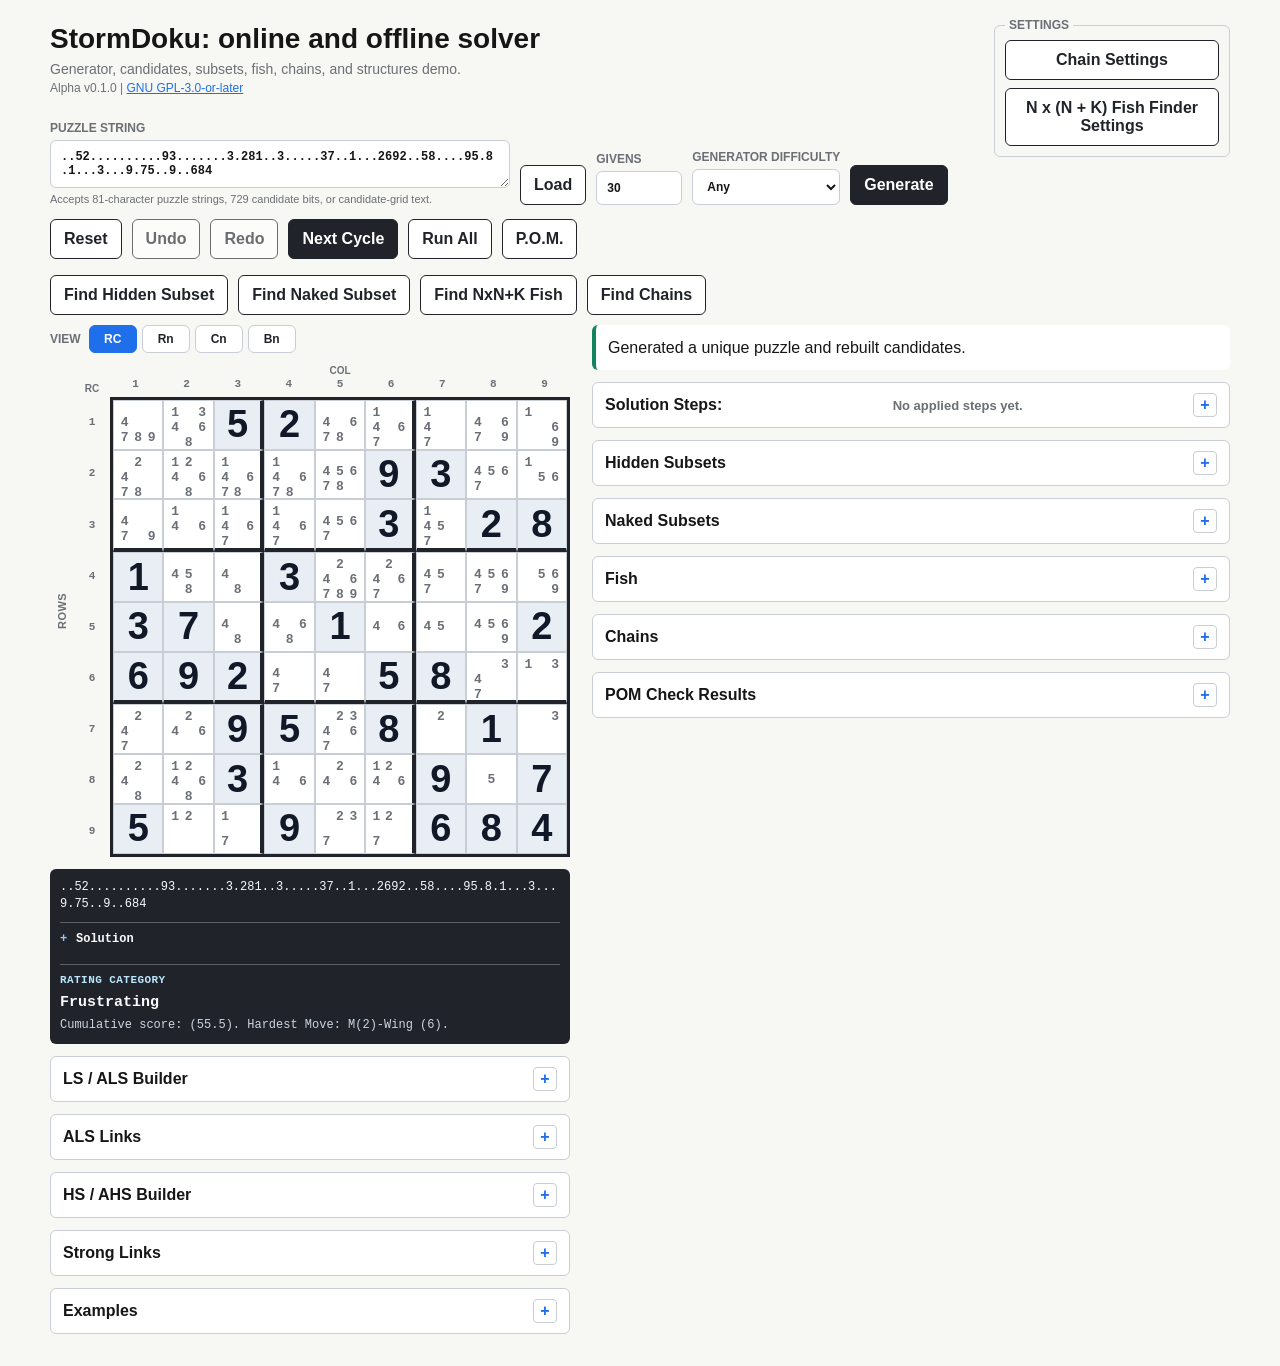
==== index.temp.html @ fc3ab7c5 "restructured solving order and ratings added work helpers  added difficulty tabs undersettings for i" ====
<!doctype html>
<html lang="en">
<head>
  <meta charset="utf-8">
  <meta name="viewport" content="width=device-width, initial-scale=1">
  <title>StormDoku: online and offline solver</title>
  <style>
    :root {
      color-scheme: light;
      --bg: #f7f7f3;
      --panel: #ffffff;
      --ink: #161616;
      --muted: #6b6f76;
      --line: #c9ced6;
      --heavy: #20242a;
      --blue: #1f6feb;
      --base-fill: #bfdbfe;
      --cover-fill: #fecaca;
      --set-digit: #60a5fa;
      --green: #11845b;
      --dark-green: #064e3b;
      --amber: #b7791f;
      --red: #c2410c;
    }

    * {
      box-sizing: border-box;
    }

    body {
      margin: 0;
      min-height: 100vh;
      background: var(--bg);
      color: var(--ink);
      font-family: Arial, Helvetica, sans-serif;
    }

    header,
    main {
      width: min(1180px, calc(100vw - 32px));
      margin: 0 auto;
    }

    header {
      position: relative;
      padding: 24px 0 12px;
    }

    .settings-dock {
      position: absolute;
      top: 18px;
      right: 0;
      display: grid;
      gap: 8px;
      width: 236px;
      margin: 0;
      padding: 8px 10px 10px;
      background: var(--bg);
    }

    .settings-dock legend {
      padding: 0 4px;
      color: var(--muted);
      font-size: 12px;
      font-weight: 800;
      text-transform: uppercase;
    }

    .settings-dock-actions {
      display: grid;
      gap: 8px;
    }

    .settings-dock button {
      width: 100%;
      min-width: 0;
    }

    .settings-popover-holder {
      height: 0;
      overflow: visible;
    }

    h1 {
      margin: 0;
      font-size: 28px;
      line-height: 1.1;
    }

    .topline {
      margin: 6px 0 0;
      color: var(--muted);
      font-size: 14px;
    }

    .app-meta {
      margin: 4px 0 0;
      color: var(--muted);
      font-size: 12px;
    }

    .app-meta a {
      color: var(--blue);
    }

    .toolbar {
      display: flex;
      flex-wrap: wrap;
      align-items: end;
      gap: 10px;
      padding: 14px 0 18px;
    }

    .load-toolbar {
      padding-bottom: 8px;
    }

    .load-toolbar > label:first-child {
      flex: 0 1 460px;
    }

    .load-toolbar > label:not(:first-child) {
      flex: 0 0 auto;
    }

    .load-toolbar > label:first-child textarea {
      width: 100%;
      min-height: 42px;
      resize: horizontal;
    }

    .control-row {
      padding-top: 6px;
      padding-bottom: 10px;
    }

    .chain-settings-row {
      align-items: start;
    }

    .chain-settings {
      display: grid;
      gap: 12px;
      padding: 0 0 18px;
    }

    .chain-settings-control {
      display: flex;
      padding: 0 0 18px;
    }

    .chain-settings-button {
      min-width: 168px;
    }

    .chain-settings-popover {
      width: min(760px, calc(100vw - 32px));
      max-height: min(82vh, 760px);
      overflow: auto;
      margin: 8px;
      border: 1px solid var(--line);
      border-radius: 6px;
      padding: 14px;
      background: var(--panel);
      color: var(--ink);
      box-shadow: 0 8px 24px rgba(22, 22, 22, .18);
    }

    .chain-settings-popover::backdrop {
      background: rgba(22, 22, 22, .08);
    }

    .chain-settings summary {
      cursor: pointer;
      font-weight: 800;
    }

    .chain-settings-grid {
      display: grid;
      gap: 12px;
      padding-top: 10px;
    }

    .chain-settings-row {
      display: flex;
      flex-wrap: wrap;
      align-items: start;
      gap: 10px;
    }

    .storage-action {
      margin-bottom: 10px;
    }

    label {
      display: grid;
      gap: 5px;
      color: var(--muted);
      font-size: 12px;
      font-weight: 700;
      text-transform: uppercase;
    }

    .input-note {
      color: var(--muted);
      font-size: 11px;
      font-weight: 500;
      text-transform: none;
    }

    input,
    select,
    textarea,
    button {
      font: inherit;
    }

    input,
    select,
    textarea {
      border: 1px solid var(--line);
      background: var(--panel);
      color: var(--ink);
      border-radius: 6px;
      padding: 9px 10px;
    }

    input {
      width: 86px;
    }

    select {
      min-width: 82px;
    }

    textarea {
      width: min(100%, 620px);
      min-height: 72px;
      resize: vertical;
      font-family: Consolas, "Courier New", monospace;
      font-size: 12px;
    }

    button {
      border: 1px solid var(--heavy);
      background: var(--heavy);
      color: white;
      border-radius: 6px;
      padding: 10px 13px;
      cursor: pointer;
      font-weight: 700;
    }

    button.secondary {
      background: var(--panel);
      color: var(--heavy);
    }

    button:disabled {
      cursor: wait;
      opacity: .65;
    }

    .fish-settings {
      display: grid;
      gap: 12px;
      padding: 0 0 18px;
    }

    .fish-settings summary {
      cursor: pointer;
      font-weight: 800;
    }

    .fish-settings-grid {
      display: grid;
      grid-template-columns: repeat(2, minmax(260px, 1fr));
      gap: 12px;
      padding-top: 10px;
    }

    .fish-size-row,
    .fish-type-row,
    .bulk-row {
      display: flex;
      flex-wrap: wrap;
      align-items: end;
      gap: 10px;
    }

    fieldset {
      min-width: 0;
      border: 1px solid var(--line);
      border-radius: 6px;
      padding: 10px;
    }

    legend {
      color: var(--muted);
      font-size: 12px;
      font-weight: 800;
      text-transform: uppercase;
    }

    .check {
      display: flex;
      grid-template-columns: none;
      align-items: center;
      gap: 6px;
      text-transform: none;
    }

    .check input {
      width: auto;
    }

    .chain-switch {
      display: inline-flex;
      grid-template-columns: none;
      align-items: center;
      gap: 7px;
      min-height: 32px;
      color: var(--muted);
      cursor: pointer;
    }

    .chain-switch input {
      position: absolute;
      width: 1px;
      height: 1px;
      overflow: hidden;
      clip: rect(0 0 0 0);
      white-space: nowrap;
    }

    .chain-switch-track {
      position: relative;
      width: 36px;
      height: 20px;
      border: 1px solid var(--line);
      border-radius: 999px;
      background: var(--line);
      transition: background .15s ease, border-color .15s ease;
    }

    .chain-switch-track::after {
      content: '';
      position: absolute;
      top: 2px;
      left: 2px;
      width: 14px;
      height: 14px;
      border-radius: 50%;
      background: white;
      transition: transform .15s ease;
    }

    .chain-switch input:checked + .chain-switch-track {
      border-color: var(--heavy);
      background: var(--heavy);
    }

    .chain-switch input:checked + .chain-switch-track::after {
      transform: translateX(16px);
    }

    .chain-switch input:focus-visible + .chain-switch-track {
      outline: 2px solid var(--heavy);
      outline-offset: 2px;
    }

    .chain-type-filter {
      display: grid;
      gap: 6px;
      align-self: stretch;
      min-width: 260px;
    }

    .chain-type-options {
      display: flex;
      flex-wrap: wrap;
      gap: 6px 10px;
    }

    .chain-type-options .check {
      white-space: nowrap;
    }

    .move-type-control {
      display: flex;
      align-items: start;
      padding-top: 2px;
    }

    .move-type-menu-button {
      min-width: 168px;
    }

    .move-type-popover {
      width: min(520px, calc(100vw - 32px));
      max-height: min(72vh, 620px);
      overflow: auto;
      margin: 8px;
      border: 1px solid var(--line);
      border-radius: 6px;
      padding: 10px;
      background: var(--panel);
      color: var(--ink);
      box-shadow: 0 8px 24px rgba(22, 22, 22, .18);
    }

    .move-type-popover::backdrop {
      background: rgba(22, 22, 22, .08);
    }

    .fish-settings-control {
      display: flex;
      padding: 0 0 18px;
    }

    .fish-settings-button {
      min-width: 250px;
    }

    .fish-settings-popover {
      width: min(820px, calc(100vw - 32px));
      max-height: min(78vh, 720px);
      overflow: auto;
      margin: 8px;
      border: 1px solid var(--line);
      border-radius: 6px;
      padding: 12px;
      background: var(--panel);
      color: var(--ink);
      box-shadow: 0 8px 24px rgba(22, 22, 22, .18);
    }

    .fish-settings-popover::backdrop {
      background: rgba(22, 22, 22, .08);
    }

    .move-type-group {
      border-bottom: 1px solid var(--line);
      padding: 2px 0;
    }

    .move-type-group:last-child {
      border-bottom: 0;
    }

    .move-type-group summary {
      cursor: pointer;
      padding: 8px 4px;
      font-weight: 800;
    }

    .move-type-group-options {
      display: grid;
      grid-template-columns: repeat(auto-fit, minmax(170px, 1fr));
      gap: 6px 12px;
      padding: 2px 4px 10px;
    }

    .toggle-grid {
      display: grid;
      gap: 5px;
    }

    .digit-toggles {
      grid-template-columns: repeat(9, minmax(30px, 1fr));
    }

    .sector-toggles {
      grid-template-columns: repeat(9, minmax(30px, 1fr));
    }

    .mini-toggle {
      min-width: 0;
      padding: 7px 4px;
      border-color: var(--line);
      background: #e5e7eb;
      color: var(--muted);
      font-size: 12px;
    }

    .mini-toggle.selected {
      border-color: var(--dark-green);
      background: #5eead4;
      color: #083344;
    }

    .bulk-row {
      margin-top: 8px;
    }

    .bulk-row button {
      padding: 7px 8px;
      font-size: 12px;
    }

    .layout {
      display: grid;
      grid-template-columns: minmax(320px, 520px) minmax(300px, 1fr);
      gap: 22px;
      align-items: start;
      padding-bottom: 32px;
    }

    .board-column,
    .solution-column {
      display: grid;
      gap: 12px;
      align-items: start;
    }

    .grid-view-toolbar {
      display: flex;
      align-items: center;
      gap: 8px;
      flex-wrap: wrap;
    }

    .grid-view-label {
      color: var(--muted);
      font-size: 12px;
      font-weight: 800;
      text-transform: uppercase;
    }

    .grid-view-buttons {
      display: flex;
      gap: 5px;
    }

    .grid-view-button {
      min-width: 48px;
      padding: 6px 10px;
      border-color: var(--line);
      background: var(--panel);
      color: var(--heavy);
      font-size: 12px;
    }

    .grid-view-button.current {
      border-color: var(--blue);
      background: var(--blue);
      color: white;
    }

    .grid-frame {
      display: grid;
      grid-template-columns: 24px 36px minmax(0, 1fr);
      grid-template-rows: 32px auto;
      width: min(100%, 560px);
      align-items: stretch;
    }

    .grid-side-label {
      grid-column: 1;
      grid-row: 1 / 3;
      display: flex;
      align-items: center;
      justify-content: center;
      color: var(--muted);
      font-size: 11px;
      font-weight: 800;
      letter-spacing: .04em;
      writing-mode: vertical-rl;
      transform: rotate(180deg);
      text-transform: uppercase;
    }

    .grid-row-title {
      grid-column: 2;
      grid-row: 1;
      display: flex;
      align-items: end;
      justify-content: center;
      padding-bottom: 3px;
      color: var(--muted);
      font-size: 10px;
      font-weight: 800;
      text-transform: uppercase;
    }

    .grid-column-header {
      grid-column: 3;
      grid-row: 1;
      display: grid;
      grid-template-rows: 13px 1fr;
      color: var(--muted);
      font-size: 10px;
      font-weight: 800;
      text-align: center;
      text-transform: uppercase;
    }

    .grid-column-numbers,
    .grid-row-header {
      display: grid;
      color: var(--muted);
      font-family: Consolas, "Courier New", monospace;
      font-size: 11px;
      font-weight: 800;
    }

    .grid-column-numbers {
      grid-template-columns: repeat(9, 1fr);
    }

    .grid-row-header {
      grid-column: 2;
      grid-row: 2;
      grid-template-rows: repeat(9, 1fr);
      align-items: center;
      justify-items: center;
    }

    .grid-frame > .board {
      grid-column: 3;
      grid-row: 2;
      width: 100%;
      max-width: none;
    }

    .board {
      position: relative;
      display: grid;
      grid-template-columns: repeat(9, 1fr);
      width: min(100%, 520px);
      aspect-ratio: 1;
      border: 3px solid var(--heavy);
      background: var(--heavy);
    }

    .cell {
      position: relative;
      z-index: 1;
      display: flex;
      align-items: center;
      justify-content: center;
      min-width: 0;
      min-height: 0;
      background: var(--panel);
      border: 1px solid var(--line);
      font-size: clamp(20px, 5vw, 38px);
      font-weight: 800;
    }

    .cell:nth-child(9n+3),
    .cell:nth-child(9n+6) {
      border-right: 4px solid var(--heavy);
    }

    .cell:nth-child(n+19):nth-child(-n+27),
    .cell:nth-child(n+46):nth-child(-n+54) {
      border-bottom: 4px solid var(--heavy);
    }

    .cell.given {
      background: #e9eef5;
      color: #111827;
    }



    .vantage-cell {
      flex-direction: column;
      gap: 1px;
      padding: 2px;
      color: var(--ink);
      font-family: Consolas, "Courier New", monospace;
      font-size: clamp(8px, 1.35vw, 12px);
      line-height: 1.1;
      text-align: center;
    }

    .vantage-cell.vantage-empty {
      color: #cbd5e1;
    }

    .vantage-label {
      color: var(--muted);
      font-size: .72em;
      font-weight: 800;
    }

    .vantage-digit {
      color: var(--blue);
      font-size: .8em;
      font-weight: 900;
    }

    .vantage-slice-grid {
      display: grid;
      grid-template-columns: repeat(3, 1fr);
      grid-template-rows: repeat(3, 1fr);
      width: 100%;
      flex: 1;
      min-height: 0;
    }

    .vantage-position {
      display: flex;
      align-items: center;
      justify-content: center;
      min-width: 0;
      min-height: 0;
      color: transparent;
      font-size: .82em;
      font-weight: 800;
    }

    .vantage-position.active {
      color: var(--blue);
      background: #dbeafe;
      border-radius: 2px;
    }

    .cell.fish-base {
      background: var(--base-fill);
    }

    .cell.fish-cover {
      background: var(--cover-fill);
    }

    .cell.fish-base.fish-cover {
      background: #86efac;
    }

    .cell.subset-vertex {
      outline: 3px solid var(--dark-green);
      outline-offset: -4px;
    }

    .cell.fish-vertex {
      background: #86efac;
      outline: 3px solid var(--dark-green);
      outline-offset: -4px;
    }

    .cell.fish-fin {
      background: rgba(30, 64, 175, .24);
    }

    .sector-frame {
      position: absolute;
      z-index: 0;
      pointer-events: none;
      border: 4px solid transparent;
    }

    .marks {
      display: grid;
      grid-template-columns: repeat(3, 1fr);
      grid-template-rows: repeat(3, 1fr);
      width: 100%;
      height: 100%;
      padding: 4px;
      color: var(--muted);
      font-family: Consolas, "Courier New", monospace;
      font-size: clamp(9px, 1.6vw, 13px);
      font-weight: 700;
    }

    .mark {
      position: relative;
      display: flex;
      align-items: center;
      justify-content: center;
      min-width: 0;
      color: var(--muted);
    }

    .mark.set-digit {
      color: #063f88;
      background: var(--set-digit);
      border-radius: 4px;
    }

    .mark.hidden-ghost-digit {
      background: rgba(96, 165, 250, .22);
      border-radius: 4px;
    }

    .mark.fish-digit {
      color: #052e16;
      background: #86efac;
      border: 1px solid var(--dark-green);
      border-radius: 4px;
      font-weight: 900;
    }

    .mark.fish-endofin-digit {
      color: #86198f;
      background: #f0abfc;
      border: 1px solid #a21caf;
      border-radius: 4px;
      font-weight: 900;
    }

    .mark.elim-digit {
      color: var(--red);
      font-weight: 900;
    }

    .mark.elim-digit::after {
      content: "";
      position: absolute;
      left: 18%;
      right: 18%;
      top: 50%;
      border-top: 2px solid var(--red);
      transform: rotate(-35deg);
      transform-origin: center;
    }

    .cell.chain-als-cell {
      background: linear-gradient(var(--chain-als-bg, rgba(125, 211, 252, .34)), var(--chain-als-bg, rgba(125, 211, 252, .34))), var(--panel);
    }

    .cell.given.chain-als-cell {
      background: linear-gradient(var(--chain-als-bg, rgba(125, 211, 252, .34)), var(--chain-als-bg, rgba(125, 211, 252, .34))), #e9eef5;
    }

    .cell.ahs-record-cell {
      background: linear-gradient(var(--ahs-record-bg, rgba(147, 197, 253, .24)), var(--ahs-record-bg, rgba(147, 197, 253, .24))), var(--panel);
      box-shadow: inset 0 0 0 2px var(--ahs-record-stroke, rgba(29, 78, 216, .58));
    }

    .cell.given.ahs-record-cell {
      background: linear-gradient(var(--ahs-record-bg, rgba(147, 197, 253, .24)), var(--ahs-record-bg, rgba(147, 197, 253, .24))), #e9eef5;
    }

    .mark.chain-digit {
      color: #4c1d95;
      font-weight: 900;
    }

    .mark.chain-xor-entry-digit {
      color: #6d28d9;
    }

    .mark.chain-xor-exit-digit {
      color: #047857;
    }

    .mark.chain-weak-digit {
      color: #1d4ed8;
      border-radius: 4px;
      box-shadow: inset 0 0 0 2px rgba(37, 99, 235, .58);
    }

    .mark.chain-als-digit {
      color: var(--chain-als-ink, #6d28d9);
    }

    .mark.chain-start-digit {
      color: #1d4ed8;
      background: rgba(191, 219, 254, .55);
      border: 1px solid rgba(37, 99, 235, .72);
      box-shadow: inset 0 0 0 1px rgba(37, 99, 235, .48);
      border-radius: 4px;
      font-weight: 900;
    }

    .mark.chain-end-digit {
      color: #047857;
      background: rgba(167, 243, 208, .55);
      border: 1px solid rgba(5, 150, 105, .72);
      box-shadow: inset 0 0 0 1px rgba(5, 150, 105, .48);
      border-radius: 4px;
      font-weight: 900;
    }

    .mark.chain-als-digit.chain-start-digit,
    .mark.chain-als-digit.chain-end-digit {
      color: var(--chain-als-ink, #6d28d9);
    }

    .mark.chain-als-digit.chain-start-digit {
      color: #1d4ed8;
    }

    .mark.chain-als-digit.chain-end-digit {
      color: #047857;
    }

    .mark.ahs-record-digit {
      color: var(--ahs-record-ink, #1e40af);
      background: rgba(191, 219, 254, .58);
      box-shadow: inset 0 0 0 2px var(--ahs-record-stroke, rgba(29, 78, 216, .68));
      border-radius: 4px;
      font-weight: 900;
    }

    .mark.chain-digit.elim-digit {
      color: var(--red);
      background: #fee2e2;
      border-color: var(--red);
    }

    .cell.strong-link-active-cell {
      background: rgba(147, 197, 253, .24);
      box-shadow: inset 0 0 0 2px rgba(37, 99, 235, .62);
    }

    .cell.strong-link-linked-cell {
      background: rgba(110, 231, 183, .24);
      box-shadow: inset 0 0 0 2px rgba(5, 150, 105, .62);
    }

    .cell.strong-link-active-cell.strong-link-linked-cell {
      background: rgba(196, 181, 253, .26);
      box-shadow: inset 0 0 0 2px rgba(109, 40, 217, .68);
    }

    .cell.strong-link-partition-active {
      background: rgba(191, 219, 254, .24);
    }

    .cell.strong-link-partition-linked {
      background: rgba(167, 243, 208, .24);
    }

    .cell.strong-link-partition-empty {
      background: rgba(254, 226, 226, .62);
      box-shadow: inset 0 0 0 2px rgba(220, 38, 38, .34);
    }

    .mark.strong-link-digit {
      border-radius: 4px;
      font-weight: 900;
    }

    .mark.strong-link-start-digit {
      color: #1d4ed8;
      background: rgba(191, 219, 254, .55);
      box-shadow: inset 0 0 0 2px rgba(37, 99, 235, .72);
    }

    .mark.strong-link-end-digit {
      color: #047857;
      background: rgba(167, 243, 208, .55);
      box-shadow: inset 0 0 0 2px rgba(5, 150, 105, .72);
    }

    .mark.strong-link-start-digit.strong-link-end-digit {
      color: #6d28d9;
      background: rgba(221, 214, 254, .62);
      box-shadow: inset 0 0 0 2px rgba(109, 40, 217, .72);
    }

    .chain-overlay {
      position: absolute;
      inset: 0;
      z-index: 4;
      width: 100%;
      height: 100%;
      pointer-events: none;
    }

    .chain-overlay line,
    .chain-overlay path,
    .chain-overlay rect {
      vector-effect: non-scaling-stroke;
    }

    .chain-side-box {
      stroke-width: .45;
    }

    .chain-side-entry-box {
      fill: rgba(196, 181, 253, .08);
      stroke: rgba(37, 99, 235, .76);
    }

    .chain-side-exit-box {
      fill: rgba(134, 239, 172, .09);
      stroke: rgba(37, 99, 235, .76);
    }

    .chain-side-als-box {
      fill: var(--chain-als-bg, rgba(125, 211, 252, .14));
      stroke: rgba(37, 99, 235, .54);
      stroke-dasharray: none;
    }


    .chain-strong-line {
      stroke: #c4b5fd;
      stroke-width: .85;
      fill: none;
      stroke-linecap: round;
      stroke-linejoin: round;
    }

    .chain-weak-line {
      stroke: #2563eb;
      stroke-width: .85;
      stroke-dasharray: 2.5 3.5;
      fill: none;
      stroke-linecap: round;
      stroke-linejoin: round;
    }

    .strong-link-arc {
      stroke: #8b5cf6;
      stroke-width: .85;
      fill: none;
      stroke-linecap: round;
      stroke-linejoin: round;
    }

    .strong-link-side-box {
      stroke-width: .5;
    }

    .strong-link-start-box {
      fill: rgba(191, 219, 254, .16);
      stroke: rgba(37, 99, 235, .84);
    }

    .strong-link-end-box {
      fill: rgba(167, 243, 208, .16);
      stroke: rgba(5, 150, 105, .84);
    }

    .panel,
    .report-stack {
      display: grid;
      gap: 12px;
    }

    .status {
      min-height: 42px;
      padding: 12px;
      border-left: 4px solid var(--blue);
      background: var(--panel);
      border-radius: 6px;
      line-height: 1.35;
    }

    .status.ok {
      border-left-color: var(--green);
    }

    .status.warn {
      border-left-color: var(--red);
    }

    .strings {
      display: grid;
      gap: 8px;
    }

    .code {
      min-height: 36px;
      padding: 10px;
      overflow-wrap: anywhere;
      background: #20242a;
      color: #f8fafc;
      border-radius: 6px;
      font-family: Consolas, "Courier New", monospace;
      font-size: 12px;
      line-height: 1.45;
    }

    .log {
      display: grid;
      gap: 8px;
      margin: 0;
      padding: 0;
      list-style: none;
    }

    .log li {
      padding: 11px 12px;
      background: var(--panel);
      border: 1px solid var(--line);
      border-radius: 6px;
      line-height: 1.35;
    }

    .log strong {
      color: var(--blue);
    }

    .rating-tag {
      display: block;
      margin-bottom: 3px;
      color: var(--muted);
      font-size: 11px;
      font-weight: 800;
      letter-spacing: .03em;
      text-transform: uppercase;
    }

    .report-subsection-body {
      display: grid;
      gap: 9px;
      margin-top: 9px;
    }

    .example-item {
      display: grid;
      gap: 5px;
      padding: 8px;
      border: 1px solid var(--line);
      border-radius: 6px;
      background: var(--panel);
    }

    .example-puzzle {
      color: var(--muted);
      font-family: Consolas, "Courier New", monospace;
      font-size: 11px;
      overflow-wrap: anywhere;
    }

    .solution-steps {
      margin: 0;
    }

    .solution-steps h2 {
      margin: 0;
      font-size: 16px;
    }

    .solution-steps-preview {
      min-width: 0;
      overflow: hidden;
      color: var(--muted);
      font-size: 13px;
      font-weight: 600;
      text-overflow: ellipsis;
      white-space: nowrap;
    }

    .solution-steps .log:empty::before {
      content: "No applied steps yet.";
      display: block;
      padding: 11px 12px;
      color: var(--muted);
      background: var(--panel);
      border: 1px solid var(--line);
      border-radius: 6px;
    }

    .pom-panel {
      display: block;
      overflow: hidden;
      border: 1px solid var(--line);
      border-radius: 6px;
      background: var(--panel);
    }

    .pom-panel summary {
      display: flex;
      align-items: center;
      justify-content: space-between;
      gap: 10px;
      min-height: 42px;
      padding: 10px 12px;
      cursor: pointer;
      list-style: none;
      user-select: none;
    }

    .pom-panel summary::-webkit-details-marker {
      display: none;
    }

    .pom-panel summary::marker {
      content: "";
    }

    .pom-panel summary::after {
      content: "+";
      display: grid;
      place-items: center;
      width: 22px;
      height: 22px;
      flex: 0 0 auto;
      border: 1px solid var(--line);
      border-radius: 4px;
      color: var(--blue);
      font-weight: 900;
      line-height: 1;
    }

    .pom-panel[open] summary {
      border-bottom: 1px solid var(--line);
    }

    .pom-panel[open] summary::after {
      content: "-";
    }

    .pom-panel h2 {
      margin: 0;
      font-size: 16px;
    }

    .pom-body {
      display: grid;
      gap: 10px;
      padding: 12px;
    }

    .pom-results {
      display: grid;
      gap: 10px;
      min-width: 0;
    }

    .strong-type-group {
      border-top: 1px solid var(--line);
    }

    .strong-type-group:first-of-type {
      border-top: 0;
    }

    .strong-type-group summary {
      padding: 10px 12px;
      color: var(--ink);
      cursor: pointer;
      font-weight: 800;
      list-style: none;
    }

    .strong-type-group summary::-webkit-details-marker {
      display: none;
    }

    .strong-type-group summary::before {
      display: inline-block;
      width: 18px;
      color: var(--blue);
      content: "+";
    }

    .strong-type-group[open] summary::before {
      content: "-";
    }

    .strong-type-group .log {
      padding: 0 12px 12px;
    }

    .dof-buttons {
      display: flex;
      flex-wrap: wrap;
      gap: 6px;
    }

    .dof-button {
      padding: 7px 9px;
      border-color: var(--line);
      background: var(--panel);
      color: var(--heavy);
      font-size: 12px;
    }

    .puzzle-string-box {
      display: grid;
      gap: 8px;
    }

    .solution-inline {
      border-top: 1px solid rgba(248, 250, 252, .28);
      padding-top: 8px;
    }

    .solution-inline summary {
      color: #f8fafc;
      cursor: pointer;
      font-family: inherit;
      font-size: 12px;
      font-weight: 800;
      list-style: none;
    }

    .solution-inline summary::-webkit-details-marker {
      display: none;
    }

    .solution-inline summary::before {
      display: inline-block;
      width: 16px;
      color: #93c5fd;
      content: "+";
    }

    .solution-inline[open] summary::before {
      content: "-";
    }

    .solution-inline-value {
      margin-top: 8px;
      overflow-wrap: anywhere;
      color: #f8fafc;
    }

    .rating-summary {
      border-top: 1px solid rgba(248, 250, 252, .28);
      display: grid;
      gap: 3px;
      margin-top: 8px;
      padding-top: 8px;
    }

    .rating-summary-label {
      color: #bae6fd;
      font-size: 11px;
      font-weight: 800;
      letter-spacing: .04em;
      text-transform: uppercase;
    }

    .rating-summary-category {
      color: #f8fafc;
      font-size: 15px;
      font-weight: 900;
    }

    .rating-summary-detail {
      color: #cbd5e1;
      font-size: 12px;
      overflow-wrap: anywhere;
    }

    .dof-button.current {
      border-color: var(--blue);
      background: var(--blue);
      color: white;
    }

    .pom-results section {
      border-left: 3px solid var(--blue);
      padding-left: 10px;
    }

    .pom-results h3 {
      margin: 0 0 5px;
      font-size: 13px;
    }

    .pom-results ul {
      margin: 0;
      padding-left: 20px;
      font-family: Consolas, "Courier New", monospace;
      font-size: 12px;
      line-height: 1.45;
    }

    .chain-tools {
      display: flex;
      flex-wrap: wrap;
      gap: 8px;
    }

    .chain-tools button {
      padding: 7px 9px;
      font-size: 12px;
    }

    .chain-output {
      width: 100%;
      min-height: 92px;
      font-size: 12px;
      line-height: 1.45;
    }

    .chain-list {
      display: grid;
      gap: 7px;
      padding-left: 0 !important;
      list-style: none;
    }

    .chain-categories {
      display: grid;
      gap: 8px;
    }

    .chain-category {
      overflow: hidden;
      border: 1px solid var(--line);
      border-radius: 6px;
      background: var(--panel);
    }

    .chain-category summary {
      display: flex;
      align-items: center;
      justify-content: space-between;
      gap: 10px;
      padding: 9px 11px;
      cursor: pointer;
      list-style: none;
      user-select: none;
    }

    .chain-category summary::-webkit-details-marker {
      display: none;
    }

    .chain-category summary::before {
      width: 16px;
      color: var(--blue);
      content: "+";
      font-weight: 900;
    }

    .chain-category[open] summary {
      border-bottom: 1px solid var(--line);
    }

    .chain-category[open] summary::before {
      content: "-";
    }

    .chain-category-name {
      flex: 1 1 auto;
      font-size: 13px;
    }

    .chain-category-count {
      color: var(--muted);
      font-size: 12px;
      font-weight: 700;
    }

    .chain-category .chain-list {
      padding: 8px !important;
    }

    .chain-subcategories {
      display: grid;
      gap: 6px;
      padding: 8px;
    }

    .chain-subcategory {
      overflow: hidden;
      border: 1px solid var(--line);
      border-radius: 5px;
      background: var(--panel);
    }

    .chain-subcategory summary {
      display: flex;
      align-items: center;
      justify-content: space-between;
      gap: 8px;
      padding: 7px 9px;
      color: var(--ink);
      cursor: pointer;
      list-style: none;
      user-select: none;
    }

    .chain-subcategory summary::-webkit-details-marker {
      display: none;
    }

    .chain-subcategory summary::before {
      width: 14px;
      color: var(--blue);
      content: "+";
      font-weight: 900;
    }

    .chain-subcategory[open] summary {
      border-bottom: 1px solid var(--line);
    }

    .chain-subcategory[open] summary::before {
      content: "-";
    }

    .chain-subcategory .chain-list {
      padding: 7px !important;
    }

    .chain-result {
      width: 100%;
      border-color: var(--line);
      background: var(--panel);
      color: var(--ink);
      text-align: left;
      font-family: Consolas, "Courier New", monospace;
      font-size: 12px;
      line-height: 1.4;
      white-space: normal;
    }

    .chain-result.selected {
      border-color: var(--blue);
      background: #eff6ff;
      color: #0f172a;
    }

    .chain-safety-warning {
      display: grid;
      gap: 7px;
      margin-bottom: 10px;
      border: 1px solid var(--red);
      border-left: 4px solid var(--red);
      border-radius: 6px;
      padding: 10px 12px;
      background: #fff7ed;
    }

    .chain-safety-warning h3,
    .chain-safety-warning p {
      margin: 0;
    }

    .chain-safety-warning h3 {
      color: var(--red);
      font-size: 14px;
    }

    .chain-safety-warning p,
    .chain-safety-warning li {
      font-size: 12px;
      line-height: 1.4;
    }

    .chain-safety-warning ul {
      display: grid;
      gap: 7px;
      margin: 0;
      padding: 0;
      list-style: none;
    }

    .chain-safety-warning .chain-result-flagged {
      border-color: var(--red);
      background: #fff;
    }

    .chain-result-flagged {
      border-color: var(--red);
      background: #fff7ed;
    }

    @media (max-width: 860px) {
      .settings-dock {
        position: static;
        width: 100%;
        margin: 0 0 10px;
      }

      .layout {
        grid-template-columns: 1fr;
      }

      .fish-settings-grid {
        grid-template-columns: 1fr;
      }

      .control-row {
        flex-direction: column;
        align-items: stretch;
      }

      .control-row > button,
      .control-row > label,
      .control-row > fieldset {
        width: 100%;
      }

      .board {
        margin: 0 auto;
      }
    }
  </style>
</head>
<body>
  <header>
    <h1>StormDoku: online and offline solver</h1>
    <p class="topline">Generator, candidates, subsets, fish, chains, and structures demo.</p>
    <p class="app-meta">Alpha v0.1.0 | <a href="https://www.gnu.org/licenses/gpl-3.0.html" target="_blank" rel="noreferrer">GNU GPL-3.0-or-later</a></p>
    <fieldset class="settings-dock">
      <legend>Settings</legend>
      <div class="settings-dock-actions">
        <button id="chainSettingsButton" class="secondary" type="button"
          popovertarget="chainSettingsPopover" popovertargetaction="toggle">
          Chain Settings
        </button>
        <button id="fishSettingsButton" class="secondary" type="button"
          popovertarget="fishSettingsPopover" popovertargetaction="toggle">
          N x (N + K) Fish Finder Settings
        </button>
      </div>
    </fieldset>
  </header>

  <main>
    <section class="toolbar load-toolbar">
      <label>
        Puzzle String
        <textarea id="input" spellcheck="false"></textarea>
        <small class="input-note">Accepts 81-character puzzle strings, 729 candidate bits, or candidate-grid text.</small>
      </label>
      <button id="load" class="secondary" type="button">Load</button>
      <label>
        Givens
        <input id="givens" type="number" min="17" max="81" value="30">
      </label>
      <label>
        Generator Difficulty
        <select id="generationDifficulty">
          <option value="any" selected>Any</option>
          <option value="Extremely Easy">Extremely Easy</option>
          <option value="Very Easy">Very Easy</option>
          <option value="Modestly Easy">Modestly Easy</option>
          <option value="Easy">Easy</option>
          <option value="Moderate">Moderate</option>
          <option value="Tough">Tough</option>
          <option value="Challenging">Challenging</option>
          <option value="Irritating">Irritating</option>
          <option value="Frustrating">Frustrating</option>
          <option value="Hard">Hard</option>
          <option value="Demanding">Demanding</option>
          <option value="Expert">Expert</option>
          <option value="Brutal">Brutal</option>
          <option value="Nightmare">Nightmare</option>
          <option value="Lulz">Lulz</option>
          <option value="Unknown">Unknown</option>
        </select>
      </label>
      <button id="generate">Generate</button>
    </section>

    <section class="toolbar control-row">
      <button id="reset" class="secondary">Reset</button>
      <button id="undo" class="secondary" title="Undo last cycle">Undo</button>
      <button id="redo" class="secondary" title="Redo last cycle">Redo</button>
      <button id="next">Next Cycle</button>
      <button id="run" class="secondary">Run All</button>
      <button id="pomCheck" class="secondary">P.O.M.</button>
    </section>

    <section class="toolbar control-row">
      <button id="hiddenSubsetBuild" class="secondary">Find Hidden Subset</button>
      <button id="nakedSubsetBuild" class="secondary">Find Naked Subset</button>
      <button id="fishBuild" class="secondary">Find NxN+K Fish</button>
      <button id="chainBuild" class="secondary">Find Chains</button>
    </section>

    <div class="settings-popover-holder">
      <div id="chainSettingsPopover" class="chain-settings-popover" popover>
        <div class="chain-settings-grid">
        <div class="chain-settings-row">
          <label>
            Chain Depth
            <select id="chainDepth">
              <option value="1">1</option>
              <option value="2">2</option>
              <option value="3">3</option>
              <option value="4">4</option>
              <option value="5">5</option>
              <option value="6">6</option>
              <option value="7">7</option>
              <option value="8" selected>8</option>
            </select>
          </label>
          <fieldset class="chain-type-filter">
            <legend>Usable Link Types</legend>
            <div class="chain-type-options">
              <label class="check" title="Type 1: bilocal strong links">
                <input id="chainStrongType0" type="checkbox" checked>
                Bi-Local
              </label>
              <label class="check" title="Type 2: cell-to-group strong links">
                <input id="chainStrongType1" type="checkbox" checked>
                Cell &lt;=&gt; Group
              </label>
              <label class="check" title="Type 3: group-to-group strong links">
                <input id="chainStrongType2" type="checkbox" checked>
                Group &lt;=&gt; Group
              </label>
              <label class="check" title="Type 4: empty-rectangle intersections">
                <input id="chainStrongType3" type="checkbox" checked>
                ERI
              </label>
              <label class="check" title="Type 5: Bivalve size-1 ALS strong links">
                <input id="chainStrongType4" type="checkbox" checked>
                BIVALVE (Size-1 ALS)
              </label>
              <label class="check" title="Include ALS RCC links in the chain walk">
                <input id="chainAlsRcc" type="checkbox" checked>
                ALS
              </label>
            </div>
          </fieldset>
        </div>

          <div class="move-type-control">
          <button id="moveTypeMenuButton" class="secondary move-type-menu-button" type="button"
            popovertarget="moveTypesPopover" popovertargetaction="toggle">
            Usable Move Types
          </button>
          <div id="moveTypesPopover" class="move-type-popover" popover>
            <details class="move-type-group">
              <summary>Singles</summary>
              <div class="move-type-group-options">
                <label class="check"><input id="moveLastManStanding" type="checkbox"> Last Man Standing</label>
                <label class="check"><input id="moveHiddenSingle" type="checkbox" checked> Hidden Single</label>
                <label class="check"><input id="moveNakedSingle" type="checkbox" checked> Naked Single</label>
              </div>
            </details>
            <details class="move-type-group">
              <summary>Locked Candidates</summary>
              <div class="move-type-group-options">
                <label class="check"><input id="moveBoxLine" type="checkbox" checked> Box - Line Reduction</label>
              </div>
            </details>
            <details class="move-type-group">
              <summary>Subsets</summary>
              <div class="move-type-group-options">
                <label class="check"><input id="moveHiddenPair" type="checkbox" checked> Hidden Pair</label>
                <label class="check"><input id="moveNakedPair" type="checkbox" checked> Naked Pair</label>
                <label class="check"><input id="moveHiddenTriple" type="checkbox" checked> Hidden Triple</label>
                <label class="check"><input id="moveNakedTriple" type="checkbox" checked> Naked Triple</label>
                <label class="check"><input id="moveHiddenQuad" type="checkbox" checked> Hidden Quad</label>
                <label class="check"><input id="moveNakedQuad" type="checkbox" checked> Naked Quad</label>
              </div>
            </details>
            <details class="move-type-group">
              <summary>Fish</summary>
              <div class="move-type-group-options">
                <label class="check"><input id="moveXWing" type="checkbox" checked> X-Wing</label>
                <label class="check"><input id="moveExtendedFish2" type="checkbox" checked> 2x2+K Fish</label>
                <label class="check"><input id="moveSwordfish" type="checkbox" checked> SwordFish</label>
                <label class="check"><input id="moveExtendedFish3" type="checkbox" checked> 3x3+K Fish</label>
                <label class="check"><input id="moveJellyfish" type="checkbox" checked> JellyFish</label>
                <label class="check"><input id="moveExtendedFish4" type="checkbox" checked> 4x4+K Fish</label>
              </div>
            </details>
            <details class="move-type-group" open>
              <summary>Chain Search</summary>
              <div class="move-type-group-options">
                <label class="check"><input id="moveChains" type="checkbox" checked> Chains</label>
              </div>
            </details>
            <details class="move-type-group">
              <summary>X-Chains</summary>
              <div class="move-type-group-options">
                <label class="check"><input id="moveXChain" type="checkbox" checked> X-Chain</label>
                <label class="check"><input id="moveEmptyRectangle" type="checkbox" checked> Empty Rectangle</label>
                <label class="check"><input id="moveDualEmptyRectangle" type="checkbox" checked> Dual Empty Rectangle</label>
                <label class="check"><input id="moveRectKite" type="checkbox" checked> Rec'T Kite</label>
                <label class="check"><input id="moveEriChain" type="checkbox" checked> ERI(n)</label>
                <label class="check"><input id="moveBridgedEri" type="checkbox" checked> Bridged ERI</label>
                <label class="check"><input id="move2StringKite" type="checkbox" checked> 2-String Kite</label>
                <label class="check"><input id="moveSkyscraper" type="checkbox" checked> Skyscraper</label>
                <label class="check"><input id="moveChainXWing" type="checkbox" checked> X-Wing</label>
                <label class="check"><input id="moveFinnedXWing" type="checkbox" checked> Finned X-Wing</label>
                <label class="check"><input id="moveSashimiXWing" type="checkbox" checked> Sashimi X-Wing</label>
              </div>
            </details>
            <details class="move-type-group">
              <summary>XY-Chains</summary>
              <div class="move-type-group-options">
                <label class="check"><input id="moveXyChain" type="checkbox" checked> XY-Chain</label>
                <label class="check"><input id="moveXyWing" type="checkbox" checked> XY-Wing</label>
                <label class="check"><input id="moveRemotePair" type="checkbox" checked> Remote Pair</label>
                <label class="check"><input id="moveHiddenXyChain" type="checkbox" checked> Hidden XY-Chain</label>
                <label class="check"><input id="moveHiddenRemotePair" type="checkbox" checked> Hidden Remote Pair</label>
              </div>
            </details>
            <details class="move-type-group">
              <summary>Named Chains</summary>
              <div class="move-type-group-options">
                <label class="check"><input id="moveWWing" type="checkbox" checked> W-Wing</label>
                <label class="check"><input id="moveSWing" type="checkbox" checked> S-Wing</label>
                <label class="check"><input id="moveM2Wing" type="checkbox" checked> M(2)-Wing</label>
                <label class="check"><input id="moveM3Wing" type="checkbox" checked> M(3)-Wing</label>
                <label class="check"><input id="moveL1Wing" type="checkbox" checked> L(1)-Wing</label>
                <label class="check"><input id="moveL2Wing" type="checkbox" checked> L(2)-Wing</label>
                <label class="check"><input id="moveL3Wing" type="checkbox" checked> L(3)-Wing</label>
                <label class="check"><input id="moveH1Wing" type="checkbox" checked> H(1)-Wing</label>
                <label class="check"><input id="moveH2Wing" type="checkbox" checked> H(2)-Wing</label>
                <label class="check"><input id="moveH3Wing" type="checkbox" checked> H(3)-Wing</label>
                <label class="check"><input id="moveStrongWing" type="checkbox" checked> Strong Wing</label>
                <label class="check"><input id="moveInversion" type="checkbox" checked> Inversion</label>
              </div>
            </details>
            <details class="move-type-group">
              <summary>ALS / Mixed Chains</summary>
              <div class="move-type-group-options">
                <label class="check"><input id="moveBarns" type="checkbox" checked> B.A.R.N.S.</label>
                <label class="check"><input id="moveBarnsTransport" type="checkbox" checked> B.A.R.N.S. Transport</label>
                <label class="check"><input id="moveAlsXz" type="checkbox" checked> ALS - XZ</label>
                <label class="check"><input id="moveAlsXy" type="checkbox" checked> ALS - XY</label>
                <label class="check"><input id="moveAlsChain" type="checkbox" checked> ALS - Chain</label>
                <label class="check"><input id="moveAicAls" type="checkbox" checked> AIC + ALS</label>
              </div>
            </details>
          </div>
        </div>
      </div>
    </div>
    </div>

    <div class="settings-popover-holder">
      <div id="fishSettingsPopover" class="fish-settings-popover" popover>
      <div class="fish-settings-grid">
        <fieldset>
          <legend>N Base x (N + K) Cover</legend>
          <div class="fish-size-row">
            <label>
              Min N Size
              <select id="fishMinSize"></select>
            </label>
            <label>
              Max N Size
              <select id="fishMaxSize"></select>
            </label>
            <label>
              Min K Size
              <select id="fishMinK"></select>
            </label>
            <label>
              Max K Size
              <select id="fishMaxK"></select>
            </label>
            <label class="check">
              <input id="fishFast" type="checkbox" checked>
              Fast Search Return
            </label>
          </div>
        </fieldset>

        <fieldset>
          <legend>Types</legend>
          <div class="fish-type-row">
            <label class="check">
              <input id="fishBasic" type="checkbox">
              Basic
            </label>
            <label class="check">
              <input id="fishFranken" type="checkbox" checked>
              Franken
            </label>
            <label class="check">
              <input id="fishMutant" type="checkbox" checked>
              Mutant
            </label>
          </div>
        </fieldset>

        <fieldset>
          <legend>Digit Selection</legend>
          <div id="fishDigits" class="toggle-grid digit-toggles"></div>
          <div class="bulk-row">
            <button id="fishDigitsOn" class="secondary" type="button">Turn ON All Digits</button>
            <button id="fishDigitsOff" class="secondary" type="button">Turn OFF All Digits</button>
          </div>
        </fieldset>

        <fieldset>
          <legend>Base Sectors</legend>
          <div id="fishBaseSectors" class="toggle-grid sector-toggles"></div>
          <div class="bulk-row">
            <button data-sector-kind="baseSectors" data-sector-start="0" data-sector-end="9" data-sector-on="true" class="secondary" type="button">Row On</button>
            <button data-sector-kind="baseSectors" data-sector-start="9" data-sector-end="18" data-sector-on="true" class="secondary" type="button">Col On</button>
            <button data-sector-kind="baseSectors" data-sector-start="18" data-sector-end="27" data-sector-on="true" class="secondary" type="button">Box On</button>
            <button data-sector-kind="baseSectors" data-sector-start="0" data-sector-end="9" data-sector-on="false" class="secondary" type="button">Row Off</button>
            <button data-sector-kind="baseSectors" data-sector-start="9" data-sector-end="18" data-sector-on="false" class="secondary" type="button">Col Off</button>
            <button data-sector-kind="baseSectors" data-sector-start="18" data-sector-end="27" data-sector-on="false" class="secondary" type="button">Box Off</button>
          </div>
        </fieldset>

        <fieldset>
          <legend>Cover Sectors</legend>
          <div id="fishCoverSectors" class="toggle-grid sector-toggles"></div>
          <div class="bulk-row">
            <button data-sector-kind="coverSectors" data-sector-start="0" data-sector-end="9" data-sector-on="true" class="secondary" type="button">Row On</button>
            <button data-sector-kind="coverSectors" data-sector-start="9" data-sector-end="18" data-sector-on="true" class="secondary" type="button">Col On</button>
            <button data-sector-kind="coverSectors" data-sector-start="18" data-sector-end="27" data-sector-on="true" class="secondary" type="button">Box On</button>
            <button data-sector-kind="coverSectors" data-sector-start="0" data-sector-end="9" data-sector-on="false" class="secondary" type="button">Row Off</button>
            <button data-sector-kind="coverSectors" data-sector-start="9" data-sector-end="18" data-sector-on="false" class="secondary" type="button">Col Off</button>
            <button data-sector-kind="coverSectors" data-sector-start="18" data-sector-end="27" data-sector-on="false" class="secondary" type="button">Box Off</button>
          </div>
        </fieldset>
      </div>
      </div>
    </div>

    <section class="layout">
      <div class="board-column">
        <div class="grid-view-toolbar" aria-label="Grid view">
          <span class="grid-view-label">View</span>
          <div class="grid-view-buttons" role="group" aria-label="Grid view selector">
            <button id="gridViewRC" class="grid-view-button current" type="button">RC</button>
            <button id="gridViewRn" class="grid-view-button" type="button">Rn</button>
            <button id="gridViewCn" class="grid-view-button" type="button">Cn</button>
            <button id="gridViewBn" class="grid-view-button" type="button">Bn</button>
          </div>
        </div>
        <div class="grid-frame">
          <div class="grid-side-label">Rows</div>
          <div id="gridRowTitle" class="grid-row-title">Row</div>
          <div class="grid-column-header">
            <div id="gridColumnTitle">Col</div>
            <div id="gridColumnNumbers" class="grid-column-numbers"></div>
          </div>
          <div id="gridRowHeader" class="grid-row-header"></div>
          <div id="board" class="board" aria-label="Sudoku candidate grid"></div>
        </div>
        <div class="report-stack">
          <div class="code puzzle-string-box">
            <div id="puzzleString"></div>
            <details class="solution-inline" id="solutionPanel">
              <summary>Solution</summary>
              <div class="solution-inline-value" id="solutionString"></div>
            </details>
            <div id="ratingSummary" class="rating-summary" hidden aria-live="polite">
              <span class="rating-summary-label">Rating Category</span>
              <strong id="ratingCategory" class="rating-summary-category"></strong>
              <span id="ratingDetail" class="rating-summary-detail"></span>
            </div>
          </div>
          <details class="pom-panel" id="alsPanel">
            <summary><h2>LS / ALS Builder</h2></summary>
            <div class="pom-body">
              <button id="alsBuild" class="secondary storage-action" type="button">Build LS / ALS</button>
              <small class="input-note">DOF = Degrees of Freedom. FOX = Fixed Over X.</small>
              <div id="alsResults" class="pom-results">No LS / ALS build has been run.</div>
            </div>
          </details>
          <details class="pom-panel" id="alsLinkPanel">
            <summary><h2>ALS Links</h2></summary>
            <div class="pom-body">
              <button id="alsLinkBuild" class="secondary storage-action" type="button">Build ALS Links</button>
              <div id="alsLinkResults" class="pom-results">No ALS link build has been run.</div>
            </div>
          </details>
          <details class="pom-panel" id="ahsPanel">
            <summary><h2>HS / AHS Builder</h2></summary>
            <div class="pom-body">
              <button id="ahsBuild" class="secondary storage-action" type="button">Build HS / AHS</button>
              <small class="input-note">DOF = Degrees of Freedom. FOX = Fixed Over X.</small>
              <div id="ahsResults" class="pom-results">No HS / AHS build has been run.</div>
            </div>
          </details>
          <details class="pom-panel" id="strongLinkPanel">
            <summary><h2>Strong Links</h2></summary>
            <div class="pom-body">
              <button id="strongLinkBuild" class="secondary storage-action" type="button">Build Strong Links</button>
              <div id="strongLinkResults" class="pom-results"></div>
            </div>
          </details>
          <details class="pom-panel" id="examplesPanel">
            <summary><h2>Examples</h2></summary>
            <div class="pom-body">
              <div class="report-subsection-body">
                <div class="example-item">
                  <button class="secondary example-load" type="button" data-example-puzzle="46..83....5.21.436.134..8....164859...4.7.1...951327....6...38.53.8.4......39...5">XY - example</button>
                  <code class="example-puzzle">46..83....5.21.436.134..8....164859...4.7.1...951327....6...38.53.8.4......39...5</code>
                </div>
                <div class="example-item">
                  <button class="secondary example-load" type="button" data-example-puzzle=".46...92..9.......8.13...4..8..4.61.2...6.5......2..94..37.9.....8.....6.......7.">3x3+2 fish</button>
                  <code class="example-puzzle">.46...92..9.......8.13...4..8..4.61.2...6.5......2..94..37.9.....8.....6.......7.</code>
                </div>
                <div class="example-item">
                  <button class="secondary example-load" type="button" data-example-puzzle="4..8.1..28....3....2596..3..3...825....5..9...8....6..9...4...834...5.......9.7..">4x4+2 fish</button>
                  <code class="example-puzzle">4..8.1..28....3....2596..3..3...825....5..9...8....6..9...4...834...5.......9.7..</code>
                </div>
              </div>
            </div>
          </details>
        </div>
      </div>

      <div class="panel solution-column">
        <div id="status" class="status">Ready.</div>
        <details class="pom-panel solution-steps" id="solutionStepsPanel">
          <summary>
            <h2>Solution Steps:</h2>
            <span id="solutionStepsPreview" class="solution-steps-preview">No applied steps yet.</span>
          </summary>
          <div class="pom-body">
            <ol id="log" class="log"></ol>
          </div>
        </details>
        <details class="pom-panel" id="hiddenSubsetPanel">
          <summary><h2>Hidden Subsets</h2></summary>
          <div class="pom-body">
            <div id="hiddenSubsetResults" class="pom-results"></div>
          </div>
        </details>
        <details class="pom-panel" id="nakedSubsetPanel">
          <summary><h2>Naked Subsets</h2></summary>
          <div class="pom-body">
            <div id="nakedSubsetResults" class="pom-results"></div>
          </div>
        </details>
        <details class="pom-panel" id="fishPanel">
          <summary><h2>Fish</h2></summary>
          <div class="pom-body">
            <div id="fishResults" class="pom-results"></div>
          </div>
        </details>
        <details class="pom-panel" id="chainPanel">
          <summary><h2>Chains</h2></summary>
          <div class="pom-body">
            <div class="chain-tools">
              <button id="chainCopy" class="secondary" type="button">Copy Eureka</button>
              <button id="chainCopyVerbose" class="secondary" type="button">Copy Debug</button>
              <button id="chainClear" class="secondary" type="button">Clear View</button>
            </div>
            <textarea id="chainOutput" class="chain-output" readonly spellcheck="false"></textarea>
            <section id="illegalChainArea" class="chain-safety-warning" hidden>
              <h3 id="illegalChainHeading">Flagged / Illegal Chains</h3>
              <p>These chains conflict with the loaded solution or leave a cell or sector without a legal candidate.</p>
              <ul id="illegalChainResults"></ul>
            </section>
            <div id="chainResults" class="pom-results">No chain search has been run.</div>
          </div>
        </details>
        <details class="pom-panel" id="pomPanel">
          <summary><h2>POM Check Results</h2></summary>
          <div class="pom-body">
            <div id="pomResults" class="pom-results">No POM check has been run.</div>
          </div>
        </details>
      </div>
    </section>
  </main>

  <script src="./src/browser-core.js"></script>
  <script src="./src/set-tools-core.js"></script>
  <script src="./src/pom-core.js"></script>
  <script src="./src/als-core.js"></script>
  <script src="./src/als-link-core.js?v=20260915-5"></script>
  <script src="./src/ahs-core.js?v=20260912-5"></script>
  <script src="./src/subset-report-core.js"></script>
  <script src="./src/mini-sectors-core.js"></script>
  <script src="./src/strong-link-core.js?v=20260912-1"></script>
    <script src="./src/chain-core.js?v=20260915-6"></script>
  <script>
    const core = window.StormDoku;
    const boardEl = document.getElementById('board');
    const gridRowTitleEl = document.getElementById('gridRowTitle');
    const gridColumnTitleEl = document.getElementById('gridColumnTitle');
    const gridColumnNumbersEl = document.getElementById('gridColumnNumbers');
    const gridRowHeaderEl = document.getElementById('gridRowHeader');
    const gridViewButtons = {
      RC: document.getElementById('gridViewRC'),
      Rn: document.getElementById('gridViewRn'),
      Cn: document.getElementById('gridViewCn'),
      Bn: document.getElementById('gridViewBn'),
    };
    const givensEl = document.getElementById('givens');
    const generationDifficultyEl = document.getElementById('generationDifficulty');
    const inputEl = document.getElementById('input');
    const loadEl = document.getElementById('load');
    const statusEl = document.getElementById('status');
    const puzzleStringEl = document.getElementById('puzzleString');
    const solutionStringEl = document.getElementById('solutionString');
    const solutionPanelEl = document.getElementById('solutionPanel');
    const ratingSummaryEl = document.getElementById('ratingSummary');
    const ratingCategoryEl = document.getElementById('ratingCategory');
    const ratingDetailEl = document.getElementById('ratingDetail');
    const solutionStepsPanelEl = document.getElementById('solutionStepsPanel');
    const solutionStepsPreviewEl = document.getElementById('solutionStepsPreview');
    const logEl = document.getElementById('log');
    const pomResultsEl = document.getElementById('pomResults');
    const alsResultsEl = document.getElementById('alsResults');
    const alsLinkResultsEl = document.getElementById('alsLinkResults');
    const ahsResultsEl = document.getElementById('ahsResults');
    const strongLinkResultsEl = document.getElementById('strongLinkResults');
    const fishResultsEl = document.getElementById('fishResults');
    const nakedSubsetResultsEl = document.getElementById('nakedSubsetResults');
    const hiddenSubsetResultsEl = document.getElementById('hiddenSubsetResults');
    const chainResultsEl = document.getElementById('chainResults');
    const chainOutputEl = document.getElementById('chainOutput');
    const illegalChainAreaEl = document.getElementById('illegalChainArea');
    const illegalChainHeadingEl = document.getElementById('illegalChainHeading');
    const illegalChainResultsEl = document.getElementById('illegalChainResults');
    const chainCopyEl = document.getElementById('chainCopy');
    const chainCopyVerboseEl = document.getElementById('chainCopyVerbose');
    const chainClearEl = document.getElementById('chainClear');
    const undoEl = document.getElementById('undo');
    const redoEl = document.getElementById('redo');
    const alsBuildEl = document.getElementById('alsBuild');
    const alsLinkBuildEl = document.getElementById('alsLinkBuild');
    const ahsBuildEl = document.getElementById('ahsBuild');
    const strongLinkBuildEl = document.getElementById('strongLinkBuild');
    const chainBuildEl = document.getElementById('chainBuild');
    const fishBuildEl = document.getElementById('fishBuild');
    const nakedSubsetBuildEl = document.getElementById('nakedSubsetBuild');
    const hiddenSubsetBuildEl = document.getElementById('hiddenSubsetBuild');
    const chainDepthEl = document.getElementById('chainDepth');
    const chainAlsRccEl = document.getElementById('chainAlsRcc');
    const chainStrongTypeEls = Array.from({ length: 5 }, (_, index) =>
      document.getElementById(`chainStrongType${index}`));
    const solverMoveTypeEls = new Map([
      ['last-man-standing', document.getElementById('moveLastManStanding')],
      ['hidden-single', document.getElementById('moveHiddenSingle')],
      ['naked-single', document.getElementById('moveNakedSingle')],
      ['box-line', document.getElementById('moveBoxLine')],
      ['hidden-pair', document.getElementById('moveHiddenPair')],
      ['naked-pair', document.getElementById('moveNakedPair')],
      ['x-wing', document.getElementById('moveXWing')],
      ['2x2+k-fish', document.getElementById('moveExtendedFish2')],
      ['hidden-triple', document.getElementById('moveHiddenTriple')],
      ['naked-triple', document.getElementById('moveNakedTriple')],
      ['swordfish', document.getElementById('moveSwordfish')],
      ['3x3+k-fish', document.getElementById('moveExtendedFish3')],
      ['hidden-quad', document.getElementById('moveHiddenQuad')],
      ['naked-quad', document.getElementById('moveNakedQuad')],
      ['jellyfish', document.getElementById('moveJellyfish')],
      ['4x4+k-fish', document.getElementById('moveExtendedFish4')],
      ['chains', document.getElementById('moveChains')],
      ['x-chain', document.getElementById('moveXChain')],
      ['empty-rectangle', document.getElementById('moveEmptyRectangle')],
      ['dual-empty-rectangle', document.getElementById('moveDualEmptyRectangle')],
      ['rect-kite', document.getElementById('moveRectKite')],
      ['eri-chain', document.getElementById('moveEriChain')],
      ['bridged-eri', document.getElementById('moveBridgedEri')],
      ['2-string-kite', document.getElementById('move2StringKite')],
      ['skyscraper', document.getElementById('moveSkyscraper')],
      ['chain-x-wing', document.getElementById('moveChainXWing')],
      ['finned-x-wing', document.getElementById('moveFinnedXWing')],
      ['sashimi-x-wing', document.getElementById('moveSashimiXWing')],
      ['xy-chain', document.getElementById('moveXyChain')],
      ['xy-wing', document.getElementById('moveXyWing')],
      ['remote-pair', document.getElementById('moveRemotePair')],
      ['hidden-xy-chain', document.getElementById('moveHiddenXyChain')],
      ['hidden-remote-pair', document.getElementById('moveHiddenRemotePair')],
      ['w-wing', document.getElementById('moveWWing')],
      ['s-wing', document.getElementById('moveSWing')],
      ['m2-wing', document.getElementById('moveM2Wing')],
      ['m3-wing', document.getElementById('moveM3Wing')],
      ['l1-wing', document.getElementById('moveL1Wing')],
      ['l2-wing', document.getElementById('moveL2Wing')],
      ['l3-wing', document.getElementById('moveL3Wing')],
      ['h1-wing', document.getElementById('moveH1Wing')],
      ['h2-wing', document.getElementById('moveH2Wing')],
      ['h3-wing', document.getElementById('moveH3Wing')],
      ['strong-wing', document.getElementById('moveStrongWing')],
      ['inversion', document.getElementById('moveInversion')],
      ['barns', document.getElementById('moveBarns')],
      ['barns-transport', document.getElementById('moveBarnsTransport')],
      ['als-xz', document.getElementById('moveAlsXz')],
      ['als-xy', document.getElementById('moveAlsXy')],
      ['als-chain', document.getElementById('moveAlsChain')],
      ['aic-als', document.getElementById('moveAicAls')],
    ]);
    const fishMinSizeEl = document.getElementById('fishMinSize');
    const fishMaxSizeEl = document.getElementById('fishMaxSize');
    const fishMinKEl = document.getElementById('fishMinK');
    const fishMaxKEl = document.getElementById('fishMaxK');
    const fishFastEl = document.getElementById('fishFast');
    const fishBasicEl = document.getElementById('fishBasic');
    const fishFrankenEl = document.getElementById('fishFranken');
    const fishMutantEl = document.getElementById('fishMutant');
    const fishDigitsEl = document.getElementById('fishDigits');
    const fishBaseSectorsEl = document.getElementById('fishBaseSectors');
    const fishCoverSectorsEl = document.getElementById('fishCoverSectors');

    let puzzle = new Array(81).fill(0);
    let solution = null;
    let cand = core.allCandidates(puzzle);
    let cycle = 0;
    let activeStep = null;
    let lastRemoved = [];
    let logEntries = [];
    let undoStack = [];
    let redoStack = [];
    let pomReport = null;
    let alsReport = null;
    let alsLinkReport = null;
    let ahsReport = null;
    let selectedAlsDof = null;
    let selectedAlsId = null;
    const openAlsSizeGroups = new Set();
    let selectedAhsDof = null;
    let selectedAhsId = null;
    const openAhsSizeGroups = new Set();
    let strongLinkReport = null;
    let selectedStrongLinkType = null;
    let selectedStrongLinkIndex = null;
    let fishReport = null;
    let selectedFishCategory = null;
    let selectedFishSize = null;
    let selectedFishKey = null;
    let nakedSubsetReport = null;
    let selectedNakedSubsetSize = null;
    let selectedNakedSubsetKey = null;
    let hiddenSubsetReport = null;
    let selectedHiddenSubsetSize = null;
    let selectedHiddenSubsetKey = null;
    let chainReport = null;
    let selectedChainIndex = null;
    let ratingReport = null;
    let gridView = 'RC';
    let busy = false;
    let generationToken = 0;
    const pomFishSettings = {
      digits: new Set([1, 2, 3, 4, 5, 6, 7, 8, 9]),
      baseSectors: new Set(Array.from({ length: 27 }, (_, index) => index)),
      coverSectors: new Set(Array.from({ length: 27 }, (_, index) => index)),
    };

    function setBusy(nextBusy) {
      busy = nextBusy;
      for (const button of document.querySelectorAll('button')) {
        if (button !== loadEl) button.disabled = busy;
      }
      updateHistoryButtons();
    }

    function updateHistoryButtons() {
      undoEl.disabled = busy || undoStack.length === 0;
      redoEl.disabled = busy || redoStack.length === 0;
    }

    function setStatus(text, kind = '') {
      statusEl.className = `status ${kind}`.trim();
      statusEl.textContent = text;
    }

    function fillNumberSelect(select, min, max, selected) {
      select.textContent = '';
      for (let value = min; value <= max; value++) {
        const option = document.createElement('option');
        option.value = String(value);
        option.textContent = String(value);
        if (value === selected) option.selected = true;
        select.appendChild(option);
      }
    }

    function selectedNumbers(values) {
      return [...values].sort((a, b) => a - b);
    }

    function fishSettingsChanged() {
      if (!pomReport) return;
      pomReport = null;
      renderPomReport();
    }

    function syncFishRanges(changed) {
      const minSize = Number(fishMinSizeEl.value);
      const maxSize = Number(fishMaxSizeEl.value);
      const minK = Number(fishMinKEl.value);
      const maxK = Number(fishMaxKEl.value);

      if (minSize > maxSize) {
        if (changed === fishMinSizeEl) fishMaxSizeEl.value = String(minSize);
        else fishMinSizeEl.value = String(maxSize);
      }

      if (minK > maxK) {
        if (changed === fishMinKEl) fishMaxKEl.value = String(minK);
        else fishMinKEl.value = String(maxK);
      }

      fishSettingsChanged();
    }

    function sectorToggleLabel(index) {
      if (index < 9) return `r${index + 1}`;
      if (index < 18) return `c${index - 8}`;
      return `b${index - 17}`;
    }

    function setToggleButton(button, selected) {
      button.classList.toggle('selected', selected);
      button.title = selected ? 'On' : 'Off';
      button.setAttribute('aria-pressed', String(selected));
    }

    function buildToggleGrid(container, values, selectedSet, labelFor, onToggle) {
      container.textContent = '';
      for (const value of values) {
        const button = document.createElement('button');
        button.type = 'button';
        button.className = 'mini-toggle';
        button.textContent = labelFor(value);
        setToggleButton(button, selectedSet.has(value));
        button.addEventListener('click', () => {
          if (selectedSet.has(value)) selectedSet.delete(value);
          else selectedSet.add(value);
          setToggleButton(button, selectedSet.has(value));
          onToggle();
        });
        container.appendChild(button);
      }
    }

    function renderFishSectorGrid(kind) {
      const container = kind === 'baseSectors' ? fishBaseSectorsEl : fishCoverSectorsEl;
      buildToggleGrid(
        container,
        Array.from({ length: 27 }, (_, index) => index),
        pomFishSettings[kind],
        sectorToggleLabel,
        fishSettingsChanged,
      );
    }

    function setSectorRange(kind, start, end, on) {
      for (let sector = start; sector < end; sector++) {
        if (on) pomFishSettings[kind].add(sector);
        else pomFishSettings[kind].delete(sector);
      }
      renderFishSectorGrid(kind);
      fishSettingsChanged();
    }

    function setAllDigits(on) {
      pomFishSettings.digits.clear();
      if (on) for (let digit = 1; digit <= 9; digit++) pomFishSettings.digits.add(digit);
      buildToggleGrid(
        fishDigitsEl,
        [1, 2, 3, 4, 5, 6, 7, 8, 9],
        pomFishSettings.digits,
        digit => String(digit),
        fishSettingsChanged,
      );
      fishSettingsChanged();
    }

    function initFishSettings() {
      fillNumberSelect(fishMinSizeEl, 1, 7, 2);
      fillNumberSelect(fishMaxSizeEl, 1, 7, 4);
      fillNumberSelect(fishMinKEl, 0, 2, 1);
      fillNumberSelect(fishMaxKEl, 0, 2, 2);

      for (const select of [fishMinSizeEl, fishMaxSizeEl, fishMinKEl, fishMaxKEl]) {
        select.addEventListener('change', () => syncFishRanges(select));
      }

      for (const checkbox of [fishFastEl, fishBasicEl, fishFrankenEl, fishMutantEl]) {
        checkbox.addEventListener('change', fishSettingsChanged);
      }

      setAllDigits(true);
      renderFishSectorGrid('baseSectors');
      renderFishSectorGrid('coverSectors');
    }

    function currentPomFishOptions() {
      return {
        minSize: Number(fishMinSizeEl.value),
        maxSize: Number(fishMaxSizeEl.value),
        minK: Number(fishMinKEl.value),
        maxK: Number(fishMaxKEl.value),
        digits: selectedNumbers(pomFishSettings.digits),
        baseSectors: selectedNumbers(pomFishSettings.baseSectors),
        coverSectors: selectedNumbers(pomFishSettings.coverSectors),
        basicsEnabled: fishBasicEl.checked,
        frankenEnabled: fishFrankenEl.checked,
        mutantEnabled: fishMutantEl.checked,
        earlyTermination: fishFastEl.checked,
      };
    }

    function currentSolverMoveTypes() {
      return new Set([...solverMoveTypeEls.entries()]
        .filter(([, element]) => element?.checked)
        .map(([type]) => type));
    }

    function currentSolverFishOptions() {
      return {
        ...currentPomFishOptions(),
        grid: currentFixedGrid(),
        omissionFishSearch: core.omissionFishStep,
        enabledTechniques: currentSolverMoveTypes(),
      };
    }

   function currentFixedGrid() {
      return [...puzzle];
   }

   function fixedValue(cell) {
      return puzzle[cell] || 0;
   }

    function markFor(cell, digit) {
      return (cand[cell] || []).includes(digit) ? digit : '';
    }

    function cellsForHouse(ref) {
      const cells = new Set();
      if (!ref) return cells;

      for (const index of ref.indices) {
        const house =
          ref.type === 'row' ? core.Rset[index] :
          ref.type === 'col' ? core.Cset[index] :
          core.Bset[index];

        for (const cell of house) cells.add(cell);
      }

      return cells;
    }

    function cellsForSectors(sectors) {
      const cells = new Set();
      for (const sector of sectors || []) {
        for (const cell of core.UNITS[sector] || []) cells.add(cell);
      }
      return cells;
    }

    function sectorFrameRects(ref) {
      if (!ref) return [];
      const one = 100 / 9;

      return ref.indices.map(index => {
        if (ref.type === 'row') {
          return { left: 0, top: index * one, width: 100, height: one };
        }

        if (ref.type === 'col') {
          return { left: index * one, top: 0, width: one, height: 100 };
        }

        return {
          left: (index % 3) * (100 / 3),
          top: Math.floor(index / 3) * (100 / 3),
          width: 100 / 3,
          height: 100 / 3,
        };
      });
    }

    function renderSectorFrames(ref) {
      for (const rect of sectorFrameRects(ref)) {
        const frame = document.createElement('div');
        frame.className = 'sector-frame';
        frame.style.left = `${rect.left}%`;
        frame.style.top = `${rect.top}%`;
        frame.style.width = `${rect.width}%`;
        frame.style.height = `${rect.height}%`;
        boardEl.appendChild(frame);
      }
    }

    function selectedChain() {
      if (!chainReport || selectedChainIndex === null) return null;
      return chainReport.chains[selectedChainIndex] || null;
    }

    function selectedAlsRecord() {
      if (!alsReport || selectedAlsId === null) return null;
      return alsReport.find(record => record.uniqueID === selectedAlsId) || null;
    }

    function selectedAhsRecord() {
      if (!ahsReport || selectedAhsId === null) return null;
      return ahsReport.find(record => record.uniqueID === selectedAhsId) || null;
    }

    function atomKey(cell, digit) {
      return String(cell) + ':' + String(digit);
    }

    function cellHasCandidate(cell, digit) {
      return (cand[cell] || []).includes(digit);
    }

    function chainSideAtoms(side, forcedDigit = null, existingOnly = false) {
      const atoms = [];
      const sideDigits = side.digits || [];
      const digits = forcedDigit == null ? sideDigits : [forcedDigit];
      for (const cell of side.cells || []) {
        for (const digit of digits) {
          if (!sideDigits.includes(digit)) continue;
          if (existingOnly && !cellHasCandidate(cell, digit)) continue;
          atoms.push(atomKey(cell, digit));
        }
      }
      return atoms;
    }

    function addWeakDigitMarks(weakMarks, side, digit) {
      if (digit == null) return;
      for (const atom of chainSideAtoms(side, digit, true)) weakMarks.add(atom);
    }

    function addChainSideMarks(side, marks, cells, orderByCell, order) {
      for (const atom of chainSideAtoms(side, null, true)) marks.add(atom);
      for (const cell of [...(side.cells || []), ...(side.rccCells || [])]) {
        cells.add(cell);
        const orders = orderByCell.get(cell) || [];
        if (!orders.includes(order)) orders.push(order);
        orderByCell.set(cell, orders);
      }
    }

    function isAlsVisualStep(step) {
      const family = step.family || '';
      const typeName = String(step.linkTypeName || '').toUpperCase();
      const linkType = Number(step.linkType);
      return family === 'ALS'
        || typeName === 'ALS'
        || typeName.startsWith('ALS_')
        || !!step.module
        || linkType === core.ALS
        || linkType === 5;
    }

    function moduleVisualSides(step) {
      const module = step.module;
      if (!module) return { entry: step.entry, exit: step.exit };
      return {
        entry: module.entrySideSubset
          || module.entrySideLs
          || module.entrySubset
          || module.entryLs
          || step.entry,
        exit: module.exitSideSubset
          || module.exitSideLs
          || module.exitSubset
          || module.exitLs
          || step.exit,
      };
    }

    function visibleChainEntrySide(step) {
      return isAlsVisualStep(step) ? moduleVisualSides(step).entry : step.entry;
    }

    function visibleChainExitSide(step) {
      return isAlsVisualStep(step) ? moduleVisualSides(step).exit : step.exit;
    }

    function alsVisualKey(step) {
      return step.graphId || String(step.family || '') + ':' + String(step.linkId ?? '') + ':' + String(step.linkTypeName || '');
    }

    function alsVisualSideKey(step, side, role) {
      const cells = (side?.cells || []).join(',');
      const digits = (side?.digits || []).join('');
      if (cells || digits) return 'ALS:' + digits + ':' + cells;
      return alsVisualKey(step) + ':' + role;
    }

    function alsColorMapForChain(chain) {
      const colors = new Map();
      for (const step of chain?.steps || []) {
        if (!isAlsVisualStep(step)) continue;
        const moduleSides = moduleVisualSides(step);
        for (const [role, side] of [['entry', moduleSides.entry], ['exit', moduleSides.exit]]) {
          const key = alsVisualSideKey(step, side, role);
          if (!colors.has(key)) colors.set(key, alsColorAt(colors.size));
        }
      }
      return colors;
    }

    const ALS_CHAIN_COLORS = [
      { bg: 'rgba(0, 158, 115, .34)', stroke: 'rgba(0, 103, 75, .88)', ink: '#065f46' },
      { bg: 'rgba(0, 74, 130, .42)', stroke: 'rgba(0, 49, 95, .92)', ink: '#073b78' },
      { bg: 'rgba(104, 120, 62, .32)', stroke: 'rgba(65, 80, 28, .90)', ink: '#3f6212' },
      { bg: 'rgba(0, 170, 170, .34)', stroke: 'rgba(0, 105, 105, .88)', ink: '#0f4c5c' },
      { bg: 'rgba(112, 82, 190, .32)', stroke: 'rgba(74, 46, 145, .88)', ink: '#4c1d95' },
      { bg: 'rgba(90, 160, 80, .34)', stroke: 'rgba(45, 105, 40, .88)', ink: '#166534' },
      { bg: 'rgba(72, 149, 113, .34)', stroke: 'rgba(35, 103, 76, .90)', ink: '#14532d' },
      { bg: 'rgba(17, 82, 147, .40)', stroke: 'rgba(9, 51, 102, .92)', ink: '#062e68' },
      { bg: 'rgba(145, 75, 175, .32)', stroke: 'rgba(95, 35, 125, .88)', ink: '#6b21a8' },
      { bg: 'rgba(20, 175, 150, .34)', stroke: 'rgba(0, 115, 95, .88)', ink: '#115e59' },
      { bg: 'rgba(29, 78, 160, .40)', stroke: 'rgba(18, 52, 112, .92)', ink: '#172554' },
      { bg: 'rgba(159, 132, 54, .30)', stroke: 'rgba(100, 82, 24, .90)', ink: '#713f12' },
    ];

    function alsColorAt(index) {
      if (ALS_CHAIN_COLORS[index]) return ALS_CHAIN_COLORS[index];

      // Keep colors unique even when a long chain has more ALS nodes than
      // the fixed, color-blind-friendly palette.
      const hue = 180 + ((index * 47) % 151);
      return {
        bg: `hsla(${hue}, 72%, 46%, .28)`,
        stroke: `hsla(${hue}, 78%, 30%, .88)`,
        ink: `hsl(${hue}, 72%, 24%)`,
      };
    }

    const AHS_RECORD_COLOR = {
      bg: 'rgba(147, 197, 253, .24)',
      stroke: 'rgba(29, 78, 216, .68)',
      ink: '#1e40af',
    };

    function hashString(value) {
      let hash = 0;
      for (let index = 0; index < value.length; index++) {
        hash = ((hash << 5) - hash + value.charCodeAt(index)) | 0;
      }
      return Math.abs(hash);
    }

    function alsColorForSide(step, side, role, colorMap = null) {
      const key = alsVisualSideKey(step, side, role);
      if (colorMap?.has(key)) return colorMap.get(key);
      return ALS_CHAIN_COLORS[hashString(String(key)) % ALS_CHAIN_COLORS.length];
    }

    function applyAlsColorVars(el, color) {
      if (!color) return;
      el.style.setProperty('--chain-als-bg', color.bg);
      el.style.setProperty('--chain-als-stroke', color.stroke);
      el.style.setProperty('--chain-als-ink', color.ink);
    }

    function applyAhsColorVars(el, color) {
      if (!color) return;
      el.style.setProperty('--ahs-record-bg', color.bg);
      el.style.setProperty('--ahs-record-stroke', color.stroke);
      el.style.setProperty('--ahs-record-ink', color.ink);
    }

    function digitAnchor(cell, digit) {
      const cellSize = 100 / 9;
      const markSize = cellSize / 3;
      const cellEl = boardEl?.children?.[cell];
      const markEl = cellEl?.querySelector?.('.marks')?.children?.[digit - 1];
      const boardRect = boardEl?.getBoundingClientRect?.();
      const markRect = markEl?.getBoundingClientRect?.();
      if (boardRect?.width && boardRect?.height && markRect?.width && markRect?.height) {
        return {
          cell,
          digit,
          markSize: Math.min(markRect.width / boardRect.width, markRect.height / boardRect.height) * 100,
          x: ((markRect.left + markRect.width / 2) - boardRect.left) / boardRect.width * 100,
          y: ((markRect.top + markRect.height / 2) - boardRect.top) / boardRect.height * 100,
        };
      }
      return {
        cell,
        digit,
        markSize,
        x: (cell % 9) * cellSize + (((digit - 1) % 3) + 0.5) * markSize,
        y: Math.floor(cell / 9) * cellSize + (Math.floor((digit - 1) / 3) + 0.5) * markSize,
      };
    }

    function digitBoxBounds(anchor, pad = 0.12) {
      const half = anchor.markSize * 0.42;
      return {
        left: anchor.x - half - pad,
        top: anchor.y - half - pad,
        right: anchor.x + half + pad,
        bottom: anchor.y + half + pad,
      };
    }

    function sideAnchors(side, forcedDigit = null, existingOnly = true) {
      const sideDigits = side.digits || [];
      const digits = forcedDigit == null ? sideDigits : [forcedDigit];
      const anchors = [];

      for (const cell of side.cells || []) {
        for (const digit of digits) {
          if (!sideDigits.includes(digit)) continue;
          if (existingOnly && !cellHasCandidate(cell, digit)) continue;
          anchors.push(digitAnchor(cell, digit));
        }
      }

      return anchors;
    }

    function closestAnchorPair(fromSide, toSide, forcedDigit = null, toDigit = forcedDigit) {
      const fromAnchors = sideAnchors(fromSide, forcedDigit);
      const toAnchors = sideAnchors(toSide, toDigit);
      let best = null;

      for (const from of fromAnchors) {
        for (const to of toAnchors) {
          const dx = from.x - to.x;
          const dy = from.y - to.y;
          const distance = dx * dx + dy * dy;
          if (!best || distance < best.distance) best = { from, to, distance };
        }
      }

      if (!best && (forcedDigit != null || toDigit != null)) return closestAnchorPair(fromSide, toSide);
      return best;
    }

    function anchorRow(anchor) {
      return Math.floor(anchor.cell / 9);
    }

    function anchorCol(anchor) {
      return anchor.cell % 9;
    }

    function orderedEdgeArc(from, to) {
      const fromRow = anchorRow(from);
      const toRow = anchorRow(to);
      const fromCol = anchorCol(from);
      const toCol = anchorCol(to);
      const sameRow = fromRow === toRow;
      const sameCol = fromCol === toCol;

      if (sameRow && fromRow === 8) {
        return from.x <= to.x ? { from, to, edge: 'row' } : { from: to, to: from, edge: 'row' };
      }

      if (sameRow && fromRow === 0) {
        return from.x >= to.x ? { from, to, edge: 'row' } : { from: to, to: from, edge: 'row' };
      }

      if (sameCol && fromCol === 8) {
        return from.y <= to.y ? { from, to, edge: 'col' } : { from: to, to: from, edge: 'col' };
      }

      if (sameCol && fromCol === 0) {
        return from.y >= to.y ? { from, to, edge: 'col' } : { from: to, to: from, edge: 'col' };
      }

      return { from, to, edge: null };
    }

    function arcControlPoint(from, to, bendSign = 1, lane = 0) {
      const dx = to.x - from.x;
      const dy = to.y - from.y;
      const length = Math.hypot(dx, dy);
      if (length < 0.01) return { x: from.x, y: from.y };

      const normalX = -dy / length;
      const normalY = dx / length;
      const curve = Math.max(2.2, Math.min(7.5, length * 0.18)) * bendSign;
      return {
        x: (from.x + to.x) / 2 + normalX * (curve + lane),
        y: (from.y + to.y) / 2 + normalY * (curve + lane),
      };
    }

    function boardOverflow(point, margin = 0.75) {
      return Math.max(
        0,
        margin - point.x,
        point.x - (100 - margin),
        margin - point.y,
        point.y - (100 - margin),
      );
    }

    function bendSignForArc(from, to, preferredSign = 1, lane = 0, edge = null) {
      if (edge === 'row') return -1;
      if (edge === 'col') return 1;

      const preferredOverflow = boardOverflow(arcControlPoint(from, to, preferredSign, lane));
      const flippedOverflow = boardOverflow(arcControlPoint(from, to, -preferredSign, lane));
      return flippedOverflow < preferredOverflow ? -preferredSign : preferredSign;
    }

    function routeArc(from, to, bend = 4, lane = 0) {
      const ordered = orderedEdgeArc(from, to);
      const magnitude = Math.abs(bend || 4);
      const preferredSign = Math.sign(bend || 1);
      const sign = bendSignForArc(ordered.from, ordered.to, preferredSign, lane, ordered.edge);
      return {
        from: ordered.from,
        to: ordered.to,
        bend: magnitude * sign,
        lane,
      };
    }

    function arcPath(from, to, bend = 4, lane = 0) {
      const dx = to.x - from.x;
      const dy = to.y - from.y;
      const length = Math.hypot(dx, dy);

      if (length < 0.01) {
        const radius = 1.2 + Math.abs(lane);
        return 'M ' + (from.x + radius) + ' ' + from.y + ' '
          + 'C ' + (from.x + radius) + ' ' + (from.y - radius * 1.5) + ', ' + (from.x - radius) + ' ' + (from.y - radius * 1.5) + ', ' + (from.x - radius) + ' ' + from.y + ' '
          + 'C ' + (from.x - radius) + ' ' + (from.y + radius * 1.5) + ', ' + (from.x + radius) + ' ' + (from.y + radius * 1.5) + ', ' + (from.x + radius) + ' ' + from.y;
      }

      const normalX = -dy / length;
      const normalY = dx / length;
      const curve = Math.max(2.2, Math.min(7.5, length * 0.18)) * Math.sign(bend || 1);
      const startX = from.x + normalX * lane;
      const startY = from.y + normalY * lane;
      const endX = to.x + normalX * lane;
      const endY = to.y + normalY * lane;
      const controlX = (from.x + to.x) / 2 + normalX * (curve + lane);
      const controlY = (from.y + to.y) / 2 + normalY * (curve + lane);
      return 'M ' + startX + ' ' + startY + ' Q ' + controlX + ' ' + controlY + ' ' + endX + ' ' + endY;
    }

    function drawArc(svg, from, to, className, bend = 4, lane = 0) {
      const route = routeArc(from, to, bend, lane);
      const path = document.createElementNS('http://www.w3.org/2000/svg', 'path');
      path.setAttribute('d', arcPath(route.from, route.to, route.bend, route.lane));
      path.setAttribute('class', className);
      svg.appendChild(path);
    }

    function sideDigitGroups(side) {
      const groups = new Map();
      for (const anchor of sideAnchors(side, null, true)) {
        const group = groups.get(anchor.digit) || [];
        group.push(anchor);
        groups.set(anchor.digit, group);
      }
      return [...groups.values()];
    }

    function digitBoundsFromAnchors(anchors) {
      if (!anchors.length || new Set(anchors.map(anchor => anchor.cell)).size <= 1) return null;
      const bounds = anchors.map(anchor => digitBoxBounds(anchor));
      return {
        left: Math.max(0, Math.min(...bounds.map(box => box.left))),
        top: Math.max(0, Math.min(...bounds.map(box => box.top))),
        right: Math.min(100, Math.max(...bounds.map(box => box.right))),
        bottom: Math.min(100, Math.max(...bounds.map(box => box.bottom))),
      };
    }

    function drawSideDigitBoxes(svg, side, className, color = null, onlyDigits = null) {
      for (const anchors of sideDigitGroups(side)) {
        if (onlyDigits && !onlyDigits.includes(anchors[0]?.digit)) continue;
        const box = digitBoundsFromAnchors(anchors);
        if (!box) continue;
        const rect = document.createElementNS('http://www.w3.org/2000/svg', 'rect');
        rect.setAttribute('x', String(box.left));
        rect.setAttribute('y', String(box.top));
        rect.setAttribute('width', String(Math.max(0.9, box.right - box.left)));
        rect.setAttribute('height', String(Math.max(0.9, box.bottom - box.top)));
        rect.setAttribute('rx', '0.45');
        rect.setAttribute('ry', '0.45');
        rect.setAttribute('class', className);
        applyAlsColorVars(rect, color);
        svg.appendChild(rect);
      }
    }

    function boxEdgeAnchor(box, target, fallback) {
      const center = { x: (box.left + box.right) / 2, y: (box.top + box.bottom) / 2 };
      const dx = target.x - center.x;
      const dy = target.y - center.y;
      if (Math.abs(dx) < 0.01 && Math.abs(dy) < 0.01) return fallback;
      const halfWidth = Math.max(0.1, (box.right - box.left) / 2 - 0.15);
      const halfHeight = Math.max(0.1, (box.bottom - box.top) / 2 - 0.15);
      const scale = Math.min(
        Math.abs(dx) < 0.01 ? Infinity : halfWidth / Math.abs(dx),
        Math.abs(dy) < 0.01 ? Infinity : halfHeight / Math.abs(dy),
      );
      return { ...fallback, x: center.x + dx * scale, y: center.y + dy * scale };
    }

    function groupedAnchorPair(fromSide, toSide, forcedDigit = null, toDigit = forcedDigit) {
      const pair = closestAnchorPair(fromSide, toSide, forcedDigit, toDigit);
      if (!pair || (forcedDigit == null && toDigit == null)) return pair;

      const fromBox = digitBoundsFromAnchors(sideAnchors(fromSide, forcedDigit, true));
      const toBox = digitBoundsFromAnchors(sideAnchors(toSide, toDigit, true));
      let from = pair.from;
      let to = pair.to;
      if (fromBox) from = boxEdgeAnchor(fromBox, to, from);
      if (toBox) to = boxEdgeAnchor(toBox, from, to);
      return { from, to };
    }

    function drawStrongConnection(svg, fromSide, toSide) {
      const pair = closestAnchorPair(fromSide, toSide);
      if (!pair) return;
      drawArc(svg, pair.from, pair.to, 'chain-strong-line', 5, -0.38);
      drawArc(svg, pair.from, pair.to, 'chain-strong-line', 5, 0.38);
    }

    function drawWeakConnection(svg, fromSide, toSide, weakFromDigit = null, weakToDigit = weakFromDigit) {
      const pair = groupedAnchorPair(fromSide, toSide, weakFromDigit, weakToDigit);
      if (!pair) return;
      drawArc(svg, pair.from, pair.to, 'chain-weak-line', -4.5, 0);
    }

    function drawWeakConnections(svg, fromSide, toSide, weakDigits = []) {
      const digits = [...new Set((Array.isArray(weakDigits) ? weakDigits : [weakDigits])
        .filter(digit => digit != null))];
      if (!digits.length) {
        drawWeakConnection(svg, fromSide, toSide);
        return;
      }

      const center = (digits.length - 1) / 2;
      for (let index = 0; index < digits.length; index++) {
        const pair = groupedAnchorPair(fromSide, toSide, digits[index]);
        if (!pair) continue;
        drawArc(svg, pair.from, pair.to, 'chain-weak-line', -4.5, (index - center) * 1.1);
      }
    }

    function renderChainOverlay(chain) {
      const svg = document.createElementNS('http://www.w3.org/2000/svg', 'svg');
      svg.setAttribute('class', 'chain-overlay');
      svg.setAttribute('viewBox', '0 0 100 100');
      svg.setAttribute('aria-hidden', 'true');

      for (const step of chain.steps) {
        drawSideDigitBoxes(svg, step.entry, 'chain-side-box chain-side-entry-box');
        drawSideDigitBoxes(svg, step.exit, 'chain-side-box chain-side-exit-box');
      }

      for (let index = 0; index < chain.steps.length; index++) {
        const step = chain.steps[index];
        if (index > 0) {
          const fromSide = visibleChainExitSide(chain.steps[index - 1]);
          const toSide = visibleChainEntrySide(step);
          const weakFromDigit = step.weakFromDigit ?? step.weakDigit;
          const weakToDigit = step.weakToDigit ?? step.weakDigit;
          drawSideDigitBoxes(svg, fromSide, 'chain-side-box chain-side-entry-box', null, [weakFromDigit]);
          drawSideDigitBoxes(svg, toSide, 'chain-side-box chain-side-exit-box', null, [weakToDigit]);
          drawWeakConnection(svg, fromSide, toSide, weakFromDigit, weakToDigit);
        }
        if (isAlsVisualStep(step) && step.module?.common) {
          const moduleSides = moduleVisualSides(step);
          const common = step.module.common;
          const weakDigits = common.restrictedDigits?.length
            ? common.restrictedDigits
            : (common.digits || []);
          drawSideDigitBoxes(svg, moduleSides.entry, 'chain-side-box chain-side-entry-box', null, weakDigits);
          drawSideDigitBoxes(svg, moduleSides.exit, 'chain-side-box chain-side-exit-box', null, weakDigits);
          drawWeakConnections(svg, moduleSides.entry, moduleSides.exit, weakDigits);
        }
        if (!isAlsVisualStep(step)) {
          drawStrongConnection(svg, step.entry, step.exit);
        }
      }

      if (chain.isRing && chain.steps.length) {
        drawWeakConnection(
          svg,
          visibleChainExitSide(chain.steps[chain.steps.length - 1]),
          visibleChainEntrySide(chain.steps[0]),
          chain.ringWeakFromDigit ?? chain.ringWeakDigit,
          chain.ringWeakToDigit ?? chain.ringWeakDigit,
        );
      }

      boardEl.appendChild(svg);
    }

    function renderStrongLinkOverlay(strongLink) {
      const svg = document.createElementNS('http://www.w3.org/2000/svg', 'svg');
      svg.setAttribute('class', 'chain-overlay strong-link-overlay');
      svg.setAttribute('viewBox', '0 0 100 100');
      svg.setAttribute('aria-hidden', 'true');

      const startSide = {
        cells: strongLink.activeCells || [],
        digits: strongLink.startingDigits || [],
      };
      const endSide = {
        cells: strongLink.linkedCells || [],
        digits: strongLink.linkDigits || [],
      };
      drawSideDigitBoxes(svg, startSide, 'strong-link-side-box strong-link-start-box');
      drawSideDigitBoxes(svg, endSide, 'strong-link-side-box strong-link-end-box');

      const pair = closestAnchorPair(startSide, endSide);
      if (pair) {
        drawArc(svg, pair.from, pair.to, 'strong-link-arc', 5, -0.38);
        drawArc(svg, pair.from, pair.to, 'strong-link-arc', 5, 0.38);
      }

      boardEl.appendChild(svg);
    }

    function chainHighlights(chain) {
      const marks = new Set();
      const xorEntryMarks = new Set();
      const xorExitMarks = new Set();
      const weakMarks = new Set();
      const alsMarks = new Set();
      const alsStyleByCell = new Map();
      const alsStyleByAtom = new Map();
      const startMarks = new Set();
      const endMarks = new Set();
      const cells = new Set();
      const alsCells = new Set();
      const alsEntryCells = new Set();
      const alsExitCells = new Set();
      const startCells = new Set();
      const endCells = new Set();
      const orderByCell = new Map();

      if (!chain) {
        return {
          marks,
          xorEntryMarks,
          xorExitMarks,
          weakMarks,
          alsMarks,
          alsStyleByCell,
          alsStyleByAtom,
          startMarks,
          endMarks,
          cells,
          alsCells,
          alsEntryCells,
          alsExitCells,
          startCells,
          endCells,
          orderByCell,
        };
      }

      const alsColors = alsColorMapForChain(chain);
      for (let index = 0; index < chain.steps.length; index++) {
        const step = chain.steps[index];
        addChainSideMarks(step.entry, marks, cells, orderByCell, index + 1);
        addChainSideMarks(step.exit, marks, cells, orderByCell, index + 1);
        for (const atom of chainSideAtoms(step.entry, null, true)) xorEntryMarks.add(atom);
        for (const atom of chainSideAtoms(step.exit, null, true)) xorExitMarks.add(atom);

        if (index > 0) {
          const fromSide = visibleChainExitSide(chain.steps[index - 1]);
          const toSide = visibleChainEntrySide(step);
          const weakFromDigit = step.weakFromDigit ?? step.weakDigit;
          const weakToDigit = step.weakToDigit ?? step.weakDigit;
          addWeakDigitMarks(weakMarks, fromSide, weakFromDigit);
          addWeakDigitMarks(weakMarks, toSide, weakToDigit);
          const pair = groupedAnchorPair(
            fromSide,
            toSide,
            weakFromDigit,
            weakToDigit,
          );
          if (pair) {
            if (weakFromDigit == null && weakToDigit == null) {
              weakMarks.add(atomKey(pair.from.cell, pair.from.digit));
              weakMarks.add(atomKey(pair.to.cell, pair.to.digit));
            }
          }
        }

        if (isAlsVisualStep(step)) {
          const moduleSides = moduleVisualSides(step);
          const entryColor = alsColorForSide(step, moduleSides.entry, 'entry', alsColors);
          const exitColor = alsColorForSide(step, moduleSides.exit, 'exit', alsColors);
          for (const cell of moduleSides.entry.cells || []) {
            alsCells.add(cell);
            alsEntryCells.add(cell);
            alsStyleByCell.set(cell, entryColor);
          }
          for (const cell of moduleSides.exit.cells || []) {
            alsCells.add(cell);
            alsExitCells.add(cell);
            alsStyleByCell.set(cell, exitColor);
          }
          for (const atom of chainSideAtoms(moduleSides.entry, null, true)) {
            alsMarks.add(atom);
            alsStyleByAtom.set(atom, entryColor);
          }
          for (const atom of chainSideAtoms(moduleSides.exit, null, true)) {
            alsMarks.add(atom);
            alsStyleByAtom.set(atom, exitColor);
          }

          if (step.module?.common) {
            const common = step.module.common;
            const weakDigits = common.restrictedDigits?.length
              ? common.restrictedDigits
              : (common.digits || []);
            for (const digit of weakDigits) {
              for (const atom of chainSideAtoms(moduleSides.entry, digit, true)) weakMarks.add(atom);
              for (const atom of chainSideAtoms(moduleSides.exit, digit, true)) weakMarks.add(atom);
            }
          }
        }
      }

      const firstEntry = visibleChainEntrySide(chain.steps[0]) || {};
      for (const atom of chainSideAtoms(firstEntry, null, true)) startMarks.add(atom);
      for (const cell of firstEntry.cells || []) startCells.add(cell);

      const terminal = visibleChainExitSide(chain.steps[chain.steps.length - 1]) || {};
      for (const atom of chainSideAtoms(terminal, null, true)) endMarks.add(atom);
      for (const cell of terminal.cells || []) endCells.add(cell);

      if (chain.isRing && chain.steps.length) {
        const ringFrom = visibleChainExitSide(chain.steps[chain.steps.length - 1]);
        const ringTo = visibleChainEntrySide(chain.steps[0]);
        const ringFromDigit = chain.ringWeakFromDigit ?? chain.ringWeakDigit;
        const ringToDigit = chain.ringWeakToDigit ?? chain.ringWeakDigit;
        addWeakDigitMarks(weakMarks, ringFrom, ringFromDigit);
        addWeakDigitMarks(weakMarks, ringTo, ringToDigit);
        const pair = groupedAnchorPair(
          ringFrom,
          ringTo,
          ringFromDigit,
          ringToDigit,
        );
        if (pair) {
          if (ringFromDigit == null && ringToDigit == null) {
            weakMarks.add(atomKey(pair.from.cell, pair.from.digit));
            weakMarks.add(atomKey(pair.to.cell, pair.to.digit));
          }
        }
      }

      return {
        marks,
        xorEntryMarks,
        xorExitMarks,
        weakMarks,
        alsMarks,
        alsStyleByCell,
        alsStyleByAtom,
        startMarks,
        endMarks,
        cells,
        alsCells,
        alsEntryCells,
        alsExitCells,
        startCells,
        endCells,
        orderByCell,
      };
    }

    function currentHighlights() {
      const chain = selectedChain();
      const chainView = chainHighlights(chain);
      const alsRecord = selectedAlsRecord();
      const ahsRecord = selectedAhsRecord();
      const alsRecordCells = new Set(alsRecord?.alsAllCells || []);
      const alsRecordMarks = new Set();
      for (const cell of alsRecord?.alsAllCells || []) {
        for (const digit of alsRecord?.alsDigits || []) {
          if (cellHasCandidate(cell, digit)) alsRecordMarks.add(atomKey(cell, digit));
        }
      }
      const alsRecordColor = alsRecord
        ? ALS_CHAIN_COLORS[hashString(String(alsRecord.uniqueID)) % ALS_CHAIN_COLORS.length]
        : null;
      const ahsRecordCells = new Set(ahsRecord?.ahsAllCells || []);
      const ahsRecordMarks = new Set();
      for (const cell of ahsRecord?.ahsAllCells || []) {
        for (const digit of ahsRecord?.ahsDigits || []) {
          if (cellHasCandidate(cell, digit)) ahsRecordMarks.add(atomKey(cell, digit));
        }
      }
      const selectedStrongLinkGroup = strongLinkDisplayGroups()[selectedStrongLinkType] || [];
      const strongLink = selectedStrongLinkType === null || selectedStrongLinkIndex === null
        ? null
        : selectedStrongLinkGroup[selectedStrongLinkIndex] || null;
      const strongLinkStartMarks = new Set();
      const strongLinkEndMarks = new Set();
      const strongLinkPartitionByCell = new Map();
      if (strongLink) {
        const visualConstruction = selectedStrongLinkType === 3
          && strongLink.secondaryXorConstruction?.kind === 'eri'
          ? strongLink.secondaryXorConstruction
          : null;
        const visualActiveCells = visualConstruction?.activeCells || strongLink.activeCells || [];
        const visualLinkedCells = visualConstruction?.linkedCells || strongLink.linkedCells || [];
        for (const cell of visualActiveCells) {
          for (const digit of strongLink.startingDigits || []) {
            if (cellHasCandidate(cell, digit)) strongLinkStartMarks.add(`${cell}:${digit}`);
          }
        }
        for (const cell of visualLinkedCells) {
          for (const digit of strongLink.linkDigits || []) {
            if (cellHasCandidate(cell, digit)) strongLinkEndMarks.add(`${cell}:${digit}`);
          }
        }
        const construction = selectedStrongLinkType === 3
          && strongLink.secondaryXorConstruction?.kind === 'eri'
          ? strongLink.secondaryXorConstruction
          : strongLink.xorConstruction;
        if (construction?.kind === 'mini-sector') {
          for (const [index, cells] of (construction.partitionCells || []).entries()) {
            const role = index === construction.activePartition
              ? 'active'
              : index === construction.linkedPartition
                ? 'linked'
                : index === construction.emptyPartition
                  ? 'empty'
                  : null;
            if (!role) continue;
            for (const cell of cells) strongLinkPartitionByCell.set(cell, role);
          }
        }
        if (construction?.kind === 'eri') {
          for (const cell of construction.emptyCells || []) {
            strongLinkPartitionByCell.set(cell, 'empty');
          }
        }
      }
      const removed = lastRemoved;
      const chainRemoved = chain?.eliminations || [];
      const removedMarks = new Set([...removed, ...chainRemoved].map(item => `${item.cell}:${item.digit}`));
      const vertices = new Set(activeStep?.vertices || activeStep?.at || []);
      const fins = new Set(activeStep?.fins || activeStep?.triggerCells || []);
      const endofins = new Set(activeStep?.endofins || activeStep?.endoFins || []);
      const patternDigits = new Set(activeStep?.digits || []);
      const baseCells = activeStep?.baseSectors
        ? cellsForSectors(activeStep.baseSectors)
        : cellsForHouse(activeStep?.base);
      const coverCells = activeStep?.coverSectors
        ? cellsForSectors(activeStep.coverSectors)
        : cellsForHouse(activeStep?.cover);
      const isFish = ['fish', 'pointing', 'claiming'].includes(activeStep?.tech);
      const isSubset = !!activeStep && !isFish;
      const isHiddenSubset = !!activeStep && activeStep.tech.startsWith('hidden-');

      return {
        removedMarks,
        vertices,
        fins,
        endofins,
        patternDigits,
        baseCells,
        coverCells,
        isFish,
        isSubset,
        isHiddenSubset,
        isChain: !!chain,
        isAlsRecord: !!alsRecord,
        alsRecordCells,
        alsRecordMarks,
        alsRecordColor,
        isAhsRecord: !!ahsRecord,
        ahsRecordCells,
        ahsRecordMarks,
        ahsRecordColor: ahsRecord ? AHS_RECORD_COLOR : null,
        isStrongLink: !!strongLink,
        strongLink: strongLink && selectedStrongLinkType === 3
          && strongLink.secondaryXorConstruction?.kind === 'eri'
          ? {
              ...strongLink,
              activeCells: [...(strongLink.secondaryXorConstruction.activeCells || strongLink.activeCells || [])],
              linkedCells: [...(strongLink.secondaryXorConstruction.linkedCells || strongLink.linkedCells || [])],
            }
          : strongLink,
        strongLinkStartMarks,
        strongLinkEndMarks,
        strongLinkPartitionByCell,
        chain,
        chainMarks: chainView.marks,
        chainXorEntryMarks: chainView.xorEntryMarks,
        chainXorExitMarks: chainView.xorExitMarks,
        chainWeakMarks: chainView.weakMarks,
        chainAlsMarks: chainView.alsMarks,
        chainAlsStyleByCell: chainView.alsStyleByCell,
        chainAlsStyleByAtom: chainView.alsStyleByAtom,
        chainStartMarks: chainView.startMarks,
        chainEndMarks: chainView.endMarks,
        chainCells: chainView.cells,
        chainAlsCells: chainView.alsCells,
        chainAlsEntryCells: chainView.alsEntryCells,
        chainAlsExitCells: chainView.alsExitCells,
        chainStartCells: chainView.startCells,
        chainEndCells: chainView.endCells,
        chainOrderByCell: chainView.orderByCell,
      };
    }

    function renderGridViewHeaders() {
      const isCellView = gridView === 'RC';
      const rowPrefix = isCellView ? '' : gridView.charAt(0).toUpperCase();
      gridRowTitleEl.textContent = gridView;
      gridColumnTitleEl.textContent = isCellView ? 'Col' : 'Digits';
      gridColumnNumbersEl.textContent = '';
      gridRowHeaderEl.textContent = '';

      for (let index = 1; index <= 9; index++) {
        const column = document.createElement('span');
        column.textContent = String(index);
        gridColumnNumbersEl.appendChild(column);

        const row = document.createElement('span');
        row.textContent = rowPrefix ? `${rowPrefix}${index}` : String(index);
        gridRowHeaderEl.appendChild(row);
      }
    }

    function setGridView(view) {
      if (!gridViewButtons[view]) return;
      gridView = view;
      for (const [name, button] of Object.entries(gridViewButtons)) {
        button.classList.toggle('current', name === gridView);
      }
      renderGridViewHeaders();
      renderBoard();
    }

    function extractGridViewSlice(view) {
      const units = view === 'Rn'
        ? core.Rset
        : view === 'Cn'
          ? core.Cset
          : core.Bset;

      return units.map(unit => Array.from({ length: 9 }, (_, digitIndex) => {
        const positions = new Set();
        for (let position = 0; position < unit.length; position++) {
          const cell = unit[position];
          const digit = digitIndex + 1;
          if (fixedValue(cell) === digit || (cand[cell] || []).includes(digit)) {
            positions.add(position);
          }
        }
        return positions;
      }));
    }

    function renderVantageBoard(view) {
      const slice = extractGridViewSlice(view);
      const axis = view === 'Rn' ? 'R' : view === 'Cn' ? 'C' : 'B';
      const positionPrefix = view === 'Rn' ? 'c' : view === 'Cn' ? 'r' : 'p';

      for (let sector = 0; sector < 9; sector++) {
        for (let digitIndex = 0; digitIndex < 9; digitIndex++) {
          const positions = slice[sector][digitIndex];
          const digit = digitIndex + 1;
          const tile = document.createElement('div');
          tile.className = `cell vantage-cell vantage-${view.toLowerCase()}`;
          if (!positions.size) tile.classList.add('vantage-empty');
          const activePositions = [...positions].map(position => position + 1).join('');
          tile.title = `${axis}${sector + 1}, digit ${digit}: `
            + `${activePositions ? `${positionPrefix}${activePositions}` : 'none'}`;

          const miniGrid = document.createElement('span');
          miniGrid.className = 'vantage-slice-grid';
          for (let position = 0; position < 9; position++) {
            const mark = document.createElement('span');
            mark.className = 'vantage-position';
            mark.textContent = String(position + 1);
            if (positions.has(position)) mark.classList.add('active');
            miniGrid.appendChild(mark);
          }

          tile.appendChild(miniGrid);
          boardEl.appendChild(tile);
        }
      }
    }

    function renderBoard() {
      boardEl.textContent = '';
      boardEl.classList.toggle('vantage-board', gridView !== 'RC');
      boardEl.classList.toggle('vantage-rn', gridView === 'Rn');
      boardEl.classList.toggle('vantage-cn', gridView === 'Cn');
      boardEl.classList.toggle('vantage-bn', gridView === 'Bn');
      boardEl.setAttribute('aria-label', gridView === 'RC'
        ? 'Sudoku candidate grid'
        : `Sudoku ${gridView} candidate view`);
      if (gridView !== 'RC') {
        renderVantageBoard(gridView);
        return;
      }

     const highlights = currentHighlights();

     for (let cell = 0; cell < 81; cell++) {
       const el = document.createElement('div');
       el.className = 'cell';
       if (puzzle[cell]) el.classList.add('given');
        if (highlights.isFish && highlights.baseCells.has(cell)) el.classList.add('fish-base');
        if (highlights.isFish && highlights.coverCells.has(cell)) el.classList.add('fish-cover');
        if (highlights.isFish && highlights.fins.has(cell) && !highlights.vertices.has(cell)) {
          el.classList.add('fish-fin');
        }
        if (highlights.isSubset && !highlights.isHiddenSubset && highlights.vertices.has(cell)) {
          el.classList.add('subset-vertex');
        }
        if (highlights.isFish && highlights.vertices.has(cell)) el.classList.add('fish-vertex');
        if (highlights.isChain && highlights.chainAlsCells.has(cell)) {
          el.classList.add('chain-als-cell');
          applyAlsColorVars(el, highlights.chainAlsStyleByCell.get(cell));
        }
        if (highlights.isAlsRecord && highlights.alsRecordCells.has(cell)) {
          el.classList.add('chain-als-cell');
          applyAlsColorVars(el, highlights.alsRecordColor);
        }
        if (highlights.isAhsRecord && highlights.ahsRecordCells.has(cell)) {
          el.classList.add('ahs-record-cell');
          applyAhsColorVars(el, highlights.ahsRecordColor);
        }
        if (highlights.isChain && highlights.chainAlsEntryCells.has(cell)) el.classList.add('chain-als-entry');
        if (highlights.isChain && highlights.chainAlsExitCells.has(cell)) el.classList.add('chain-als-exit');
        if (highlights.isStrongLink && highlights.strongLink.activeCells?.includes(cell)) {
          el.classList.add('strong-link-active-cell');
        }
        if (highlights.isStrongLink && highlights.strongLink.linkedCells?.includes(cell)) {
          el.classList.add('strong-link-linked-cell');
        }
        const strongLinkPartition = highlights.strongLinkPartitionByCell.get(cell);
        if (strongLinkPartition === 'active') el.classList.add('strong-link-partition-active');
        if (strongLinkPartition === 'linked') el.classList.add('strong-link-partition-linked');
        if (strongLinkPartition === 'empty') el.classList.add('strong-link-partition-empty');

       if (puzzle[cell]) {
         el.textContent = String(puzzle[cell]);
       } else {
          const marks = document.createElement('div');
          marks.className = 'marks';

          for (let digit = 1; digit <= 9; digit++) {
            const mark = document.createElement('span');
            mark.className = 'mark';
            const isElim = highlights.removedMarks.has(`${cell}:${digit}`);
            const atomKey = `${cell}:${digit}`;
            const isSetDigit = highlights.isSubset && highlights.patternDigits.has(digit) && highlights.vertices.has(cell);
            const isFishVertexDigit = highlights.isFish && highlights.patternDigits.has(digit) && highlights.vertices.has(cell);
            const isFishFinDigit = highlights.isFish && highlights.patternDigits.has(digit)
              && highlights.fins.has(cell) && !highlights.vertices.has(cell);
            const isFishEndofinDigit = highlights.isFish && highlights.patternDigits.has(digit)
              && highlights.endofins.has(cell);
            const isFishDigit = isFishVertexDigit || isFishFinDigit;
            const isChainDigit = highlights.isChain && highlights.chainMarks.has(atomKey);
            const isChainXorEntryDigit = highlights.isChain && highlights.chainXorEntryMarks.has(atomKey);
            const isChainXorExitDigit = highlights.isChain && highlights.chainXorExitMarks.has(atomKey);
            const isChainWeakDigit = highlights.isChain && highlights.chainWeakMarks.has(atomKey);
            const isChainAlsDigit = highlights.isChain && highlights.chainAlsMarks.has(atomKey);
            const isAlsRecordDigit = highlights.isAlsRecord && highlights.alsRecordMarks.has(atomKey);
            const isAhsRecordDigit = highlights.isAhsRecord && highlights.ahsRecordMarks.has(atomKey);
            const isChainStartDigit = highlights.isChain && highlights.chainStartMarks.has(atomKey);
            const isChainEndDigit = highlights.isChain && highlights.chainEndMarks.has(atomKey);
            const strongLinkPartitionStartDigit = highlights.isStrongLink
              && strongLinkPartition === 'active'
              && (highlights.strongLink.startingDigits || []).includes(digit)
              && cellHasCandidate(cell, digit);
            const strongLinkPartitionEndDigit = highlights.isStrongLink
              && strongLinkPartition === 'linked'
              && (highlights.strongLink.linkDigits || []).includes(digit)
              && cellHasCandidate(cell, digit);
            const isStrongLinkStartDigit = highlights.isStrongLink
              && (highlights.strongLinkStartMarks.has(atomKey) || strongLinkPartitionStartDigit);
            const isStrongLinkEndDigit = highlights.isStrongLink
              && (highlights.strongLinkEndMarks.has(atomKey) || strongLinkPartitionEndDigit);
            const isStrongLinkDigit = isStrongLinkStartDigit || isStrongLinkEndDigit;
           const hasCandidate = cellHasCandidate(cell, digit);
           const isHiddenGhostDigit =
              highlights.isHiddenSubset &&
              highlights.baseCells.has(cell) &&
              highlights.patternDigits.has(digit) &&
              !highlights.vertices.has(cell) &&
              !(cand[cell] || []).includes(digit) &&
              !isElim;

            mark.textContent = markFor(cell, digit)
              || (isElim || (hasCandidate && (isFishDigit || isFishEndofinDigit || isChainDigit || isStrongLinkDigit
                || isAlsRecordDigit || isAhsRecordDigit)) ? digit : '');
           if (isSetDigit) mark.classList.add('set-digit');
           if (isHiddenGhostDigit) mark.classList.add('hidden-ghost-digit');
            if (isFishDigit) mark.classList.add('fish-digit');
            if (isFishEndofinDigit) mark.classList.add('fish-endofin-digit');
            if (isChainDigit) mark.classList.add('chain-digit');
            if (isChainXorEntryDigit) mark.classList.add('chain-xor-entry-digit');
            if (isChainXorExitDigit) mark.classList.add('chain-xor-exit-digit');
            if (isChainWeakDigit) mark.classList.add('chain-weak-digit');
            if (isChainAlsDigit) {
              mark.classList.add('chain-als-digit');
              applyAlsColorVars(mark, highlights.chainAlsStyleByAtom.get(atomKey));
            }
            if (isAlsRecordDigit) {
              mark.classList.add('chain-als-digit');
              applyAlsColorVars(mark, highlights.alsRecordColor);
            }
            if (isAhsRecordDigit) {
              mark.classList.add('ahs-record-digit');
              applyAhsColorVars(mark, highlights.ahsRecordColor);
            }
            if (isChainStartDigit) mark.classList.add('chain-start-digit');
            if (isChainEndDigit) mark.classList.add('chain-end-digit');
            if (isStrongLinkDigit) mark.classList.add('strong-link-digit');
            if (isStrongLinkStartDigit) mark.classList.add('strong-link-start-digit');
            if (isStrongLinkEndDigit) mark.classList.add('strong-link-end-digit');
            if (isElim) mark.classList.add('elim-digit');
            marks.appendChild(mark);
          }

          el.appendChild(marks);
        }

        boardEl.appendChild(el);
      }

      if (highlights.isSubset) renderSectorFrames(activeStep?.base);
      if (highlights.isChain) renderChainOverlay(highlights.chain);
      if (highlights.isStrongLink) renderStrongLinkOverlay(highlights.strongLink);
    }

    function renderStrings() {
      puzzleStringEl.textContent = core.encode(puzzle);
      solutionStringEl.textContent = solution ? solution.join('') : 'none';
      inputEl.value = core.encode(puzzle);
    }

    function openReportPanel(resultEl) {
      let panel = resultEl?.closest?.('.pom-panel');
      while (panel) {
        panel.open = true;
        panel = panel.parentElement?.closest?.('.pom-panel') || null;
      }
    }

    function focusMap() {
      const map = boardEl?.closest?.('.grid-frame') || boardEl;
      requestAnimationFrame(() => {
        map?.scrollIntoView?.({ behavior: 'smooth', block: 'center', inline: 'nearest' });
      });
    }

    function hideSolution() {
      if (solutionPanelEl) solutionPanelEl.open = false;
    }

    function showLoadWarning(message) {
      window.alert(message);
    }

    function render() {
      renderBoard();
      renderStrings();
      renderRatingReport();
      renderLog();
      renderPomReport();
      renderAlsReport();
      renderAlsLinkReport();
      renderAhsReport();
      renderStrongLinkReport();
      renderFishReport();
      renderNakedSubsetReport();
      renderHiddenSubsetReport();
      renderChainReport();
      updateHistoryButtons();
    }

    function displayTech(tech) {
      if (tech === 'pointing' || tech === 'claiming') return 'Box - Line Reduction';
      return tech.split('-').map(part => part.charAt(0).toUpperCase() + part.slice(1)).join(' ');
    }

    const RATING_CATEGORY_RANKS = Object.freeze({
      Lulz: 0,
      'Extremely Easy': 10,
      'Very Easy': 20,
      'Modestly Easy': 30,
      Easy: 40,
      Moderate: 50,
      Tough: 60,
      Challenging: 70,
      Irritating: 80,
      Frustrating: 90,
      Hard: 100,
      Demanding: 110,
      Expert: 120,
      Brutal: 130,
      Nightmare: 140,
      Unknown: -1,
    });

    function ratingDefinition(category, value, tag, tech = null, rank = null) {
      return {
        category,
        rank: rank ?? RATING_CATEGORY_RANKS[category] ?? RATING_CATEGORY_RANKS.Unknown,
        value,
        tag,
        ...(tech ? { tech } : {}),
      };
    }

    const RATING_TAGS = Object.freeze([
      ratingDefinition('Lulz', 0, 'Last Man Standing', 'last-man-standing'),
      ratingDefinition('Extremely Easy', 1, 'Hidden Single', 'hidden-single'),
      ratingDefinition('Extremely Easy', 1, 'Naked Single', 'naked-single'),
      ratingDefinition('Extremely Easy', 1.5, 'Box - Line Reduction', 'box-line'),
      ratingDefinition('Very Easy', 2, 'Hidden Pair', 'hidden-pair'),
      ratingDefinition('Very Easy', 2, 'Naked Pair', 'naked-pair'),
      ratingDefinition('Very Easy', 2, 'X-Wing', 'x-wing'),
      ratingDefinition('Modestly Easy', 2.5, '2x2+K Fish', '2x2+k-fish'),
      ratingDefinition('Easy', 3, 'Hidden Triple', 'hidden-triple'),
      ratingDefinition('Easy', 3, 'Naked Triple', 'naked-triple'),
      ratingDefinition('Easy', 3, 'SwordFish', 'swordfish'),
      ratingDefinition('Tough', 4, 'Hidden Quad', 'hidden-quad'),
      ratingDefinition('Tough', 4, 'Naked Quad', 'naked-quad'),
      ratingDefinition('Tough', 4, 'JellyFish', 'jellyfish'),
    ]);

    function ratingCategoryForValue(value, fallback = 'Unknown') {
      return Number.isFinite(value) && Number(value) === 0 ? 'Lulz' : fallback;
    }

    function unknownRating(move = '') {
      return {
        rank: 0,
        value: null,
        tag: 'Unknown',
        category: 'Unknown',
        hardestMove: move,
        cycles: 0,
        score: 0,
        scoredMoves: 0,
        source: 'run',
      };
    }

    function ratingForChain(chain, step = chain) {
      if (!chain) return unknownRating(step?.desc || '');

      const fullName = String(chain.structureName || 'AIC');
      const isAicAls = /^AIC\s*\+\s*ALS(?:\s*-|$)/i.test(fullName);
      const name = fullName
        .replace(/^\s*(?:AIC\s*\+\s*ALS|ALS|AHS|ALC)\s*-\s*/i, '')
        .trim();
      const ringBonus = chain.isRing ? 0.5 : 0;
      const ringSuffix = chain.isRing ? ' Ring' : '';
      const define = (category, value, tag = name) => ({
        ...ratingDefinition(category, value, tag),
        hardestMove: step?.desc || '',
      });

      const barns = barnsChainInfo(chain);
      const barnsTransport = barnsTransportChainInfo(chain);
      if (barnsTransport) {
        const size = barnsTransport.sizeName.length;
        const value = size <= 3 ? 4.75 : 6;
        return define(value >= 5 ? 'Frustrating' : 'Challenging', value + ringBonus,
          `${barnsTransport.sizeName.toUpperCase()} Transport${ringSuffix}`);
      }
      if (barns) {
        const size = barns.sizeName.length;
        if (size === 3) return define('Moderate', 3.75 + ringBonus, `XYZ${ringSuffix}`);
        if (size === 4) return define('Challenging', 4.75 + ringBonus, `WXYZ${ringSuffix}`);
      }

      if (/^AIC\s*\+\s*ALS(?:\s*-\s*Chain)?$/i.test(fullName)) {
        return define('Nightmare', 11 + ringBonus, `AIC + ALS Chain${ringSuffix}`);
      }

      if (/^ALS\s*-\s*Chain$/i.test(fullName)) {
        return define('Brutal', 10 + ringBonus, `ALS Chain${ringSuffix}`);
      }
      if (/^ALS\s*-\s*XY$/i.test(fullName)) {
        return define('Demanding', 8 + ringBonus, `ALS - XY${ringSuffix}`);
      }
      if (/^ALS\s*-\s*XZ$/i.test(fullName)) {
        return define('Hard', 7 + ringBonus, `ALS - XZ${ringSuffix}`);
      }

      const alsNamed = (isAicAls || /^ALS\s*-/i.test(fullName))
        && /(?:Wing|Ring)$/i.test(name);
      if (alsNamed && !/^ALS\s*-\s*(?:XZ|XY|Chain)$/i.test(fullName)) {
        return define('Expert', 9 + ringBonus, `ALS - ${name}${ringSuffix}`);
      }

      const eriCount = chainEriCount(chain);
      if (eriCount > 0) {
        if (eriCount === 3) return define('Moderate', 3.25 + ringBonus, `3x ERI${ringSuffix}`);
        if (eriCount === 4) return define('Challenging', 4.25 + ringBonus, `4x ERI${ringSuffix}`);
        return define('Irritating', 5 + ringBonus, `ERI Chain${ringSuffix}`);
      }

      const alsSizeOne = alsSizeOneChainInfo(chain);
      if (alsSizeOne) {
        if (alsSizeOne.remotePair) {
          return define('Irritating', 5 + ringBonus, `Remote Pair${ringSuffix}`);
        }
        if (alsSizeOne.breakdown === 'XY-Wing') {
          return define('Moderate', 3.75 + ringBonus, `XY-Wing${ringSuffix}`);
        }
        return define('Irritating', 5 + ringBonus, `XY-Chain${ringSuffix}`);
      }

      const hiddenXy = hiddenXyChainInfo(chain);
      if (hiddenXy?.remotePair) {
        return define('Irritating', 5 + ringBonus, `Hidden Remote Pair${ringSuffix}`);
      }

      if (/^XY-Wing$/i.test(name)) return define('Moderate', 3.75 + ringBonus, `XY-Wing${ringSuffix}`);
      if (/^(?:2-String Kite|Empty Rectangle|Skyscraper|Finned X-Wing|Sashimi X-Wing)$/i.test(name)) {
        return define('Modestly Easy', 2.5 + ringBonus, `${name}${ringSuffix}`);
      }
      if (/^(?:Dual Empty Rectangle|Rec'T Kite|Bridged Empty Rectangle|3x ERI|L\(1\)-Wing|L1-Wing)$/i.test(name)) {
        return define('Moderate', 3.25 + ringBonus, `${name}${ringSuffix}`);
      }
      if (/^X-Wing$/i.test(name)) return define('Very Easy', 2, 'AIC - X-Wing');

      if (/^(?:L\([23]\)|L[23]|S|M(?:\(\d+\))?|H(?:\(\d+\))?|W)-?(?:Wing|Ring)$/i.test(name)
        || /^i[SWMLH]/i.test(name)) {
        return define('Frustrating', 6 + ringBonus, `${name}${ringSuffix}`);
      }

      const length = Number(chain.length || chain.steps?.length || 0);
      if (length >= 2) {
        const value = (length > 4 ? 5 : length === 4 ? 4.25 : length) + ringBonus;
        const category = length <= 2
          ? 'Very Easy'
          : length === 3
            ? 'Easy'
          : length === 4
              ? 'Challenging'
              : 'Irritating';
        return define(category, value, `X-Chain (Depth ${length})${ringSuffix}`);
      }

      return unknownRating(step?.desc || '');
    }

    function ratingForStep(step) {
      const tech = String(step?.tech || '');
      if (tech === 'chain') return ratingForChain(step.chain || step, step);
      const direct = RATING_TAGS.find(definition => definition.tech === tech);
      if (direct) {
        return {
          rank: direct.rank,
          value: direct.value,
          tag: direct.tag,
          category: direct.category,
          hardestMove: step.desc || '',
        };
      }

      if (tech === 'pointing' || tech === 'claiming') {
        return {
          ...ratingDefinition('Extremely Easy', 1.5, 'Box - Line Reduction'),
          hardestMove: step.desc || '',
        };
      }

      if (tech === 'fish') {
        const size = Number(step?.size);
        const k = Number(step?.k || 0);
        const basic = {
          2: ratingDefinition('Very Easy', 2, 'X-Wing'),
          3: ratingDefinition('Easy', 3, 'SwordFish'),
          4: ratingDefinition('Tough', 4, 'JellyFish'),
        }[size];
        const extended = {
          2: { category: 'Modestly Easy', tag: '2x2+K Fish' },
          3: { category: 'Moderate', tag: '3x3+K Fish' },
          4: { category: 'Challenging', tag: '4x4+K Fish' },
        }[size];
        const fishRating = k > 0 ? extended : basic;
        const value = k === 0
          ? basic?.value
          : k === 1
            ? size === 2 ? 2.5 : size === 3 ? 3.25 : size === 4 ? 4.25 : null
            : k === 2
              ? size === 2 ? 2.75 : size === 3 ? 3.5 : size === 4 ? 4.5 : null
              : null;
        if (fishRating && value !== null && Number.isFinite(value)) {
          return {
            ...ratingDefinition(fishRating.category, value, fishRating.tag),
            hardestMove: step.desc || '',
          };
        }
      }

      return unknownRating(step?.desc || '');
    }

    function ratingFromSteps(steps, source = 'run') {
      let hardest = null;
      let score = 0;
      let scoredMoves = 0;
      for (const step of steps || []) {
        const rating = step.rating || ratingForStep(step);
        if (!hardest
          || rating.rank > hardest.rank
          || (rating.rank === hardest.rank && Number(rating.value || -Infinity) > Number(hardest.value || -Infinity))) {
          hardest = rating;
        }
        if (Number.isFinite(rating.value)) {
          score += rating.value;
          scoredMoves += 1;
        }
      }

      return {
        ...(hardest || unknownRating()),
        category: hardest?.category || ratingCategoryForValue(hardest?.value),
        cycles: (steps || []).length,
        score: Number(score.toFixed(2)),
        scoredMoves,
        source,
      };
    }

    function ratingWithSolvedState(rating, solved) {
      if (solved !== false) return { ...rating, solved };
      return {
        ...rating,
        value: null,
        tag: 'Unknown',
        category: 'Unknown',
        stalledAfter: rating.tag,
        stalledMove: rating.hardestMove,
        partialScore: rating.score,
        partialMoves: rating.scoredMoves,
        hardestMove: '',
        solved: false,
      };
    }

    function candidateGridIsSolved(candidateGrid, grid, expectedSolution = solution) {
      if (!Array.isArray(expectedSolution) || expectedSolution.length !== 81) return false;
      return candidateGrid.every((values, cell) => {
        if (grid[cell]) return grid[cell] === expectedSolution[cell];
        return values.length === 1 && values[0] === expectedSolution[cell];
      });
    }

    function ratingFromLog(entries, solved = null) {
      return ratingWithSolvedState(
        ratingFromSteps(entries || [], 'run'),
        solved,
      );
    }

    function simulateSolver(grid, expectedSolution) {
      const simulationCand = core.allCandidates(grid);
      const steps = [];
      const maxCycles = 100;

      for (let count = 0; count < maxCycles; count++) {
        const choice = chooseSolverStep(
          simulationCand,
          grid,
          'generator',
          expectedSolution,
        );
        if (!choice?.step) break;

        const items = core.eliminationItems(choice.step.elim, simulationCand);
        if (!items.length) break;
        const removed = core.applyEliminations(simulationCand, { items });
        if (!removed.length) break;

        steps.push({
          ...choice.step,
          elim: { items: removed },
        });
      }

      return {
        cand: simulationCand,
        steps,
        cycles: steps.length,
      };
    }

    function formatRatingValue(value) {
      if (!Number.isFinite(value)) return '';
      return Number.isInteger(value) ? String(value) : value.toFixed(2).replace(/0$/, '');
    }

    function rateGeneratedPuzzle(grid, expectedSolution) {
      try {
        const simulation = simulateSolver(grid, expectedSolution);
        const rating = ratingFromSteps(simulation.steps, 'generated');
        return ratingWithSolvedState(
          rating,
          candidateGridIsSolved(simulation.cand, grid, expectedSolution),
        );
      } catch (error) {
        return {
          ...unknownRating('Rating check failed.'),
          source: 'generated',
          solved: false,
        };
      }
    }

    function renderRatingReport() {
      if (!ratingReport) {
        ratingSummaryEl.hidden = true;
        return;
      }

      ratingSummaryEl.hidden = false;
      ratingCategoryEl.textContent = ratingReport.category || ratingCategoryForValue(ratingReport.value);
      if (ratingReport.solved === false) {
        const partialScore = formatRatingValue(ratingReport.partialScore ?? ratingReport.score);
        ratingDetailEl.textContent = `Cumulative score: (${partialScore || '0'}). Hardest Move: Unknown.`;
        return;
      }

      const hardestTag = ratingReport.hardestMove
        ? `${ratingReport.tag} (${formatRatingValue(ratingReport.value)})`
        : 'Unknown';
      ratingDetailEl.textContent = `Cumulative score: (${formatRatingValue(ratingReport.score) || '0'}). Hardest Move: ${hardestTag}.`;
    }

    function appendStep(step) {
      const rating = ratingForStep(step);
      logEntries.push({
        cycle,
        tech: step.tech,
        desc: step.desc,
        ratingTag: rating.tag,
        rating,
        ...(step.chain ? { chain: step.chain } : {}),
      });
    }

    function renderLog() {
      logEl.textContent = '';

      const latest = logEntries[logEntries.length - 1];
      solutionStepsPreviewEl.textContent = latest
        ? `${latest.cycle}. ${latest.desc}`
     : 'No applied steps yet.';


      for (const entry of [...logEntries].reverse()) {
        const li = document.createElement('li');
        const tag = document.createElement('span');
        const title = document.createElement('strong');

        tag.className = 'rating-tag';
        const value = formatRatingValue(entry.rating?.value);
        tag.textContent = value ? `Rating: (${value})` : 'Rating: (Unknown)';
        title.textContent = `${entry.cycle}. ${entry.desc}`;

        li.appendChild(tag);
        li.appendChild(title);
        logEl.appendChild(li);
      }
    }

    function renderPomList(title, items) {
      if (!items.length) return;

      const section = document.createElement('section');
      const heading = document.createElement('h3');
      heading.textContent = title;
      section.appendChild(heading);

      const list = document.createElement('ul');
      for (const value of items) {
        const item = document.createElement('li');
        item.textContent = value;
        list.appendChild(item);
      }

      section.appendChild(list);
      pomResultsEl.appendChild(section);
    }

    function renderPomReport() {
      pomResultsEl.textContent = '';
      if (!pomReport) {
        pomResultsEl.textContent = 'No POM check has been run.';
        return;
      }

      const initialTotal = pomReport.initialTemplateCounts.reduce((total, count) => total + count, 0);
      const finalTotal = pomReport.templateCounts.reduce((total, count) => total + count, 0);
      const totalReports = pomReport.omissions.length
        + pomReport.hiddenSubsets.length
        + pomReport.nakedSubsets.length
        + pomReport.tkDeletes.length;
      const deletedTemplates = Math.max(0, initialTotal - finalTotal);
      const digitCountText = counts => {
        const nonZero = counts
          .map((count, index) => count ? `${index + 1}:${count}` : '')
          .filter(Boolean);
        return nonZero.length ? nonZero.join(' ') : 'none';
      };
      const phaseText = summary => {
        if (summary.phase === 'omissions') return 'Omissions (digits 1-9)';
        if (summary.phase === 'hidden-subset') return `Hidden subset size ${summary.size}`;
        if (summary.phase === 'naked-subset') return `Naked subset size ${summary.size}`;
        return `T${summary.size}-delete`;
      };

      renderPomList(
        'Templates by digit (pre-POM)',
        pomReport.initialTemplateCounts.map((count, index) => `Digit ${index + 1}: ${count}`),
      );
      renderPomList(
        'Templates by digit (final)',
        pomReport.templateCounts.map((count, index) => `Digit ${index + 1}: ${count}`),
      );
      renderPomList(
        'Progression',
        pomReport.passSummaries.filter(summary => summary.reports > 0).map(summary =>
          `Cycle ${summary.pass}: ${phaseText(summary)} => ${summary.reports} reports, `
          + `${summary.templatesBefore} -> ${summary.templatesAfter} templates `
          + `(${summary.templateDeletes} deleted); per digit ${digitCountText(summary.digitCounts)}`
        ),
      );
      renderPomList(
        'Totals',
        [
          totalReports ? `Reports: ${totalReports}` : '',
          pomReport.omissions.length ? `Omissions: ${pomReport.omissions.length}` : '',
          pomReport.hiddenSubsets.length ? `Hidden subset reports: ${pomReport.hiddenSubsets.length}` : '',
          pomReport.nakedSubsets.length ? `Naked subset reports: ${pomReport.nakedSubsets.length}` : '',
          pomReport.tkDeletes.length ? `TK-delete reports: ${pomReport.tkDeletes.length}` : '',
          `Templates: ${initialTotal} -> ${finalTotal}${deletedTemplates ? ` (${deletedTemplates} deleted)` : ''}`,
        ].filter(Boolean),
      );
      renderPomList(
        'Omissions',
        pomReport.omissions.map(core.formatPomOmission),
      );
      renderPomList(
        'Hidden subset template eliminations',
        pomReport.hiddenSubsets.map(item =>
          `Hidden ${item.size}: (${item.digits.join('')}) ${item.sector} ${core.cellGroupName(item.cells)} => digit ${item.digit}, templates ${item.templateIds.join(',')}`
        ),
      );
      renderPomList(
        'Naked subset template eliminations',
        pomReport.nakedSubsets.map(item =>
          `Naked ${item.size}: (${item.digits.join('')}) ${item.sector} ${core.cellGroupName(item.cells)} => digit ${item.digit}, templates ${item.templateIds.join(',')}`
        ),
      );
      renderPomList(
        'TK-delete',
        pomReport.tkDeletes.map(item =>
          `T${item.size + 1}: base digit ${item.digit}, template ${item.templateIds.join(',')}; `
          + `companions ${item.companionDigits.length ? `{${item.companionDigits.join(',')}}` : 'none'}; `
          + `chosen digits {${[item.digit, ...item.companionDigits].join(',')}}`
        ),
      );
    }

    function dofGroups(records, key) {
      const groups = new Map();
      for (const record of records || []) {
        const dof = Number(record[key]);
        if (!Number.isInteger(dof)) continue;
        const bucket = groups.get(dof) || [];
        bucket.push(record);
        groups.set(dof, bucket);
      }
      return [...groups.entries()].sort((left, right) => left[0] - right[0]);
    }

    function validSelectedDof(groups, selected) {
      if (!groups.length || selected === null || selected === undefined) return null;
      return groups.some(([dof]) => dof === selected) ? selected : null;
    }

    function appendDofButtons(container, groups, selected, onSelect) {
      const row = document.createElement('div');
      row.className = 'dof-buttons';

      for (const [dof, records] of groups) {
        const button = document.createElement('button');
        button.type = 'button';
        button.className = 'dof-button';
        if (dof === selected) button.classList.add('current');
        button.textContent = `DOF ${dof} (${records.length})`;
        button.addEventListener('click', () => onSelect(dof));
        row.appendChild(button);
      }

      container.appendChild(row);
    }

    function rememberOpenSizeGroups(container, openGroups) {
      for (const panel of container.querySelectorAll('details.chain-category[data-size-group]')) {
        if (panel.open) openGroups.add(panel.dataset.sizeGroup);
        else openGroups.delete(panel.dataset.sizeGroup);
      }
    }

    function selectAlsRecord(als) {
      selectedAlsId = als.uniqueID;
      selectedAlsDof = als.alsDOF;
      selectedAhsId = null;
      selectedChainIndex = null;
      selectedStrongLinkType = null;
      selectedStrongLinkIndex = null;
      selectedFishKey = null;
      selectedNakedSubsetKey = null;
      selectedHiddenSubsetKey = null;
      activeStep = null;
      lastRemoved = [];
      renderBoard();
      renderAlsReport();
      setStatus(`ALS ${als.uniqueID} selected.`, 'ok');
      focusMap();
    }

    function renderAlsReport() {
      rememberOpenSizeGroups(alsResultsEl, openAlsSizeGroups);
      alsResultsEl.textContent = '';
      if (!alsReport) {
        alsResultsEl.textContent = 'No LS / ALS build has been run.';
        return;
      }

      const summary = document.createElement('p');
      summary.textContent = `${alsReport.length} LS / ALS records.`;
      alsResultsEl.appendChild(summary);

      const groups = dofGroups(alsReport, 'alsDOF');
      selectedAlsDof = validSelectedDof(groups, selectedAlsDof);
      appendDofButtons(alsResultsEl, groups, selectedAlsDof, dof => {
        selectedAlsDof = dof;
        selectedAlsId = null;
        selectedAhsId = null;
        renderBoard();
        renderAlsReport();
      });

      if (selectedAlsDof === null) return;

      const selectedRecords = groups.find(([dof]) => dof === selectedAlsDof)?.[1] || [];
      const sizeGroups = new Map();
      for (const als of selectedRecords) {
        const bucket = sizeGroups.get(als.alsSize) || [];
        bucket.push(als);
        sizeGroups.set(als.alsSize, bucket);
      }
      for (const [zeroSize, records] of [...sizeGroups.entries()].sort((a, b) => a[0] - b[0])) {
        const sizePanel = document.createElement('details');
        sizePanel.className = 'chain-category';
        sizePanel.dataset.sizeGroup = `${selectedAlsDof}:${zeroSize}`;
        sizePanel.open = openAlsSizeGroups.has(sizePanel.dataset.sizeGroup);
        const sizeSummary = document.createElement('summary');
        sizeSummary.textContent = `Size ${zeroSize + 1} (${records.length})`;
        sizePanel.appendChild(sizeSummary);

        const list = document.createElement('ul');
        const visible = records.slice(0, 200);
        for (const als of visible) {
          const item = document.createElement('li');
          const button = document.createElement('button');
          button.type = 'button';
          button.className = 'chain-result';
          if (selectedAlsId === als.uniqueID) button.classList.add('selected');
          button.textContent = `ALS: DOF(${als.alsDOF}) size(${als.alsSize + 1}) FOX(${als.alsFOX + 1}) `
            + `cells:${core.cellGroupName(als.alsAllCells)} `
            + `in ${core.sectorGroupName([als.alsSector])} `
            + `digits {${als.alsDigits.join('')}}`;
          button.addEventListener('click', () => selectAlsRecord(als));
          item.appendChild(button);
          list.appendChild(item);
        }
        if (records.length > visible.length) {
          const more = document.createElement('li');
          more.textContent = `Showing ${visible.length} of ${records.length} Size ${zeroSize + 1} records.`;
          list.appendChild(more);
        }
        sizePanel.appendChild(list);
        alsResultsEl.appendChild(sizePanel);
      }
    }

    function endpointText(endpoint) {
      return `(${endpoint.digit}) ${core.cellGroupName(endpoint.cells)}`
        + ` in ${core.sectorGroupName(endpoint.sectors)}`;
    }

    function alsNodeText(node) {
      if (!node) return 'none';
      return `LS#${node.uniqueID} ${core.cellGroupName(node.cells)} `
        + `in ${core.sectorGroupName([node.sector])} digits {${node.digits.join('')}}`;
    }

    function endpointElims(endpoint) {
      const removals = endpoint.potentialElim.map(cell => ({ cell, digit: endpoint.digit }));
      return core.formatRemovals(removals) || 'none';
    }

    function bridgeText(bridge) {
      if (!bridge) return 'C none';
      const digits = (bridge.digits && bridge.digits.length ? bridge.digits : [bridge.digit])
        .filter(Boolean)
        .join('');
      const cells = [...new Set([...(bridge.leftCells || []), ...(bridge.rightCells || [])])]
        .sort((a, b) => a - b);
      return `C(${digits || '?'}) ${core.cellGroupName(cells)} in ${core.sectorGroupName(bridge.sectors || [])}`;
    }

    function renderAlsLinkReport() {
      alsLinkResultsEl.textContent = '';
      if (!alsLinkReport) {
        alsLinkResultsEl.textContent = 'No ALS link build has been run.';
        return;
      }

      const links = core.flattenAlsLinks(alsLinkReport);
      const alsRccCount = alsLinkReport[core.ALS_RCC]?.length || 0;
      const summary = document.createElement('p');
      summary.textContent = `${links.length} ALS graph links: ALS_RCC ${alsRccCount}. `
        + `Size-1 bivalve ALS nodes are listed under Strong Links as ALS.`;
      alsLinkResultsEl.appendChild(summary);

      const list = document.createElement('ul');
      const visible = links.slice(0, 200);
      for (const link of visible) {
        const item = document.createElement('li');
        const bridge = bridgeText(link.C);
        item.textContent = `${link.linkTypeName}: RCC_L ${endpointText(link.RCC_Left)} / `
          + `${alsNodeText(link.LS_R)} / ${bridge} / ${alsNodeText(link.LS_L)} / `
          + `RCC_R ${endpointText(link.RCC_Right)}; `
          + `L-elims ${endpointElims(link.RCC_Left)}; R-elims ${endpointElims(link.RCC_Right)}`;
        list.appendChild(item);
      }

      if (links.length > visible.length) {
        const more = document.createElement('li');
        more.textContent = `Showing ${visible.length} of ${links.length} records.`;
        list.appendChild(more);
      }

      alsLinkResultsEl.appendChild(list);
    }

    function renderAhsReport() {
      rememberOpenSizeGroups(ahsResultsEl, openAhsSizeGroups);
      ahsResultsEl.textContent = '';
      if (!ahsReport) {
        ahsResultsEl.textContent = 'No HS / AHS build has been run.';
        return;
      }

      const summary = document.createElement('p');
      summary.textContent = `${ahsReport.length} HS / AHS records.`;
      ahsResultsEl.appendChild(summary);

      const groups = dofGroups(ahsReport, 'ahsDOF');
      selectedAhsDof = validSelectedDof(groups, selectedAhsDof);
      appendDofButtons(ahsResultsEl, groups, selectedAhsDof, dof => {
        selectedAhsDof = dof;
        selectedAhsId = null;
        renderBoard();
        renderAhsReport();
      });

      if (selectedAhsDof === null) return;

      const selectedRecords = groups.find(([dof]) => dof === selectedAhsDof)?.[1] || [];
      const sizeGroups = new Map();
      for (const ahs of selectedRecords) {
        const bucket = sizeGroups.get(ahs.ahsSize) || [];
        bucket.push(ahs);
        sizeGroups.set(ahs.ahsSize, bucket);
      }
      for (const [zeroSize, records] of [...sizeGroups.entries()].sort((a, b) => a[0] - b[0])) {
        const sizePanel = document.createElement('details');
        sizePanel.className = 'chain-category';
        sizePanel.dataset.sizeGroup = `${selectedAhsDof}:${zeroSize}`;
        sizePanel.open = openAhsSizeGroups.has(sizePanel.dataset.sizeGroup);
        const sizeSummary = document.createElement('summary');
        sizeSummary.textContent = `Size ${zeroSize + 1} (${records.length})`;
        sizePanel.appendChild(sizeSummary);

        const list = document.createElement('ul');
        const visible = records.slice(0, 200);
        for (const ahs of visible) {
          const item = document.createElement('li');
          const button = document.createElement('button');
          button.type = 'button';
          button.className = 'chain-result';
          if (selectedAhsId === ahs.uniqueID) button.classList.add('selected');
          button.textContent = `AHS: DOF(${ahs.ahsDOF}) size(${ahs.ahsSize + 1}) FOX(${ahs.ahsFOX + 1}) `
            + `cells:${core.cellGroupName(ahs.ahsAllCells)} `
            + `in ${core.sectorGroupName([ahs.ahsSector])} `
            + `digits {${ahs.ahsDigits.join('')}}`;
          button.addEventListener('click', () => selectAhsRecord(ahs));
          item.appendChild(button);
          list.appendChild(item);
        }
        if (records.length > visible.length) {
          const more = document.createElement('li');
          more.textContent = `Showing ${visible.length} of ${records.length} Size ${zeroSize + 1} records.`;
          list.appendChild(more);
        }
        sizePanel.appendChild(list);
        ahsResultsEl.appendChild(sizePanel);
      }
    }

    function selectAhsRecord(ahs) {
      selectedAhsId = ahs.uniqueID;
      selectedAhsDof = ahs.ahsDOF;
      selectedAlsId = null;
      selectedChainIndex = null;
      selectedStrongLinkType = null;
      selectedStrongLinkIndex = null;
      selectedFishKey = null;
      selectedNakedSubsetKey = null;
      selectedHiddenSubsetKey = null;
      activeStep = null;
      lastRemoved = [];
      renderBoard();
      renderAhsReport();
      setStatus(`AHS ${ahs.uniqueID} selected.`, 'ok');
      focusMap();
    }

    function selectStrongLink(index) {
      const selectedGroup = strongLinkDisplayGroups()[selectedStrongLinkType] || [];
      if (!selectedGroup[index]) return;
      selectedStrongLinkIndex = index;
      selectedAlsId = null;
      selectedAhsId = null;
      selectedChainIndex = null;
      selectedFishKey = null;
      selectedNakedSubsetKey = null;
      selectedHiddenSubsetKey = null;
      activeStep = null;
      lastRemoved = [];
      renderBoard();
      renderStrongLinkReport();
      setStatus(`Strong Link ${index + 1} selected.`, 'ok');
      focusMap();
    }

    function strongLinkDisplayGroups() {
      if (!strongLinkReport) return [];
      const groups = strongLinkReport.map(group => [...group]);
      const typeIndexes = {
        BILOCAL: 0,
        CELL_TO_GROUP: 1,
        GROUP_TO_GROUP: 2,
        ERI: 3,
        ALS: 4,
      };
      for (const link of core.flattenStrongLinks(strongLinkReport)) {
        for (const secondaryType of link.secondaryTypes || []) {
          const index = typeIndexes[secondaryType];
          if (index === undefined || groups[index].includes(link)) continue;
          groups[index].push(link);
        }
      }
      return groups;
    }

    function renderStrongLinkReport() {
      strongLinkResultsEl.textContent = '';
      if (!strongLinkReport) {
        return;
      }

      const groups = strongLinkDisplayGroups();
      const links = [...new Set(groups.flat())];
      const counts = groups.map(group => group.length);
      const typeNames = [
        'Bi-Local',
        'Cell <=> Group',
        'Group <=> Group',
        'ERI',
        'BIVALVE (Size-1 ALS)',
      ];
      const summary = document.createElement('p');
      summary.textContent = `${links.length} unique strong links.`;
      strongLinkResultsEl.appendChild(summary);

      const buttonRow = document.createElement('div');
      buttonRow.className = 'dof-buttons';
      typeNames.forEach((name, index) => {
        const button = document.createElement('button');
        button.type = 'button';
        button.className = 'dof-button';
        if (selectedStrongLinkType === index) button.classList.add('current');
        button.textContent = `${name} (${counts[index]})`;
        button.addEventListener('click', () => {
          selectedStrongLinkType = index;
          selectedAlsId = null;
          selectedAhsId = null;
          selectedStrongLinkIndex = null;
          selectedChainIndex = null;
          selectedFishKey = null;
          selectedNakedSubsetKey = null;
          selectedHiddenSubsetKey = null;
          activeStep = null;
          lastRemoved = [];
          renderBoard();
          renderStrongLinkReport();
        });
        buttonRow.appendChild(button);
      });
      strongLinkResultsEl.appendChild(buttonRow);

      if (selectedStrongLinkType === null) return;

      const selectedGroup = groups[selectedStrongLinkType] || [];
      const maxVisible = 200;
      const list = document.createElement('ul');
      list.className = 'log';
      const visible = selectedGroup.slice(0, maxVisible);
      for (let index = 0; index < visible.length; index++) {
        const link = visible[index];
        const item = document.createElement('li');
        const button = document.createElement('button');
        button.type = 'button';
        button.className = 'chain-result';
        if (selectedStrongLinkIndex === index) button.classList.add('selected');
        const secondaryTypeIndexes = {
          BILOCAL: 0,
          CELL_TO_GROUP: 1,
          GROUP_TO_GROUP: 2,
          ERI: 3,
          ALS: 4,
        };
        const visibleSecondaryTypes = selectedStrongLinkType === 3
          ? []
          : (link.secondaryTypes || [])
            .filter(type => secondaryTypeIndexes[type] === selectedStrongLinkType);
        const secondary = visibleSecondaryTypes.length
          ? ` [${visibleSecondaryTypes.join(' / ')}]`
          : '';
        const originalTypeName = typeNames[link.linkType] || link.linkTypeName;
        const displayTypeName = selectedStrongLinkType === 3
          ? typeNames[3]
          : originalTypeName;
        button.textContent = `${displayTypeName}${secondary}: (${link.startingDigits.join('')}) `
          + `${core.cellGroupName(link.activeCells)} = (${link.linkDigits.join('')}) `
          + `${core.cellGroupName(link.linkedCells)} `
          + `in ${core.sectorGroupName(link.originSector)}`;
        button.addEventListener('click', () => selectStrongLink(index));
        item.appendChild(button);
        list.appendChild(item);
      }

      if (visible.length < selectedGroup.length) {
        const more = document.createElement('li');
        more.textContent = `Showing ${visible.length} of ${selectedGroup.length} records.`;
        list.appendChild(more);
      }
      strongLinkResultsEl.appendChild(list);
    }

    function renderFishReport() {
      fishResultsEl.textContent = '';
      if (!fishReport) return;

      const categories = ['Basic', 'Franken', 'Mutant'];
      const groups = categories.map(category => fishReport.filter(fish => fish.category === category));
      const summary = document.createElement('p');
      summary.textContent = `${fishReport.length} N x (N + K) fish reports.`
        + ` ${categories.map((category, index) => `${category} ${groups[index].length}`).join(', ')}.`;
      fishResultsEl.appendChild(summary);

      const categoriesEl = document.createElement('div');
      categoriesEl.className = 'chain-categories';
      categories.forEach((category, categoryIndex) => {
        const records = groups[categoryIndex];
        const categoryPanel = document.createElement('details');
        categoryPanel.className = 'chain-category';
        categoryPanel.open = selectedFishCategory === category;

        const categorySummary = document.createElement('summary');
        const categoryName = document.createElement('strong');
        categoryName.className = 'chain-category-name';
        categoryName.textContent = category;
        const categoryCount = document.createElement('span');
        categoryCount.className = 'chain-category-count';
        categoryCount.textContent = `${records.length} ${records.length === 1 ? 'fish' : 'fish'}`;
        categorySummary.append(categoryName, categoryCount);
        categoryPanel.appendChild(categorySummary);

        if (!records.length) {
          categoriesEl.appendChild(categoryPanel);
          return;
        }

        const sizes = [...new Set(records.map(fish => fish.size))].sort((a, b) => a - b);
        const sizePanels = document.createElement('div');
        sizePanels.className = 'chain-subcategories';
        for (const size of sizes) {
          const sizeRecords = records.filter(fish => fish.size === size);
          const sizePanel = document.createElement('details');
          sizePanel.className = 'chain-subcategory';
          sizePanel.open = selectedFishCategory === category && selectedFishSize === size;

          const sizeSummary = document.createElement('summary');
          const sizeName = document.createElement('strong');
          sizeName.textContent = `Size ${size}`;
          const sizeCount = document.createElement('span');
          sizeCount.className = 'chain-category-count';
          sizeCount.textContent = `${sizeRecords.length} ${sizeRecords.length === 1 ? 'fish' : 'fish'}`;
          sizeSummary.append(sizeName, sizeCount);
          sizePanel.appendChild(sizeSummary);

          const list = document.createElement('ul');
          list.className = 'chain-list';
          const visible = sizeRecords.slice(0, 200);
          for (const fish of visible) {
            const index = records.indexOf(fish);
            const item = document.createElement('li');
            const button = document.createElement('button');
            button.type = 'button';
            button.className = 'chain-result';
            const key = `${category}:${index}`;
            if (selectedFishKey === key) button.classList.add('selected');
            const removals = fish.cells.map(cell => ({ cell, digit: fish.digit }));
            button.textContent = `${fish.name}: (${fish.digit}) `
              + `${core.sectorGroupName(fish.baseSectors)} / `
              + `${core.sectorGroupName(fish.coverSectors)} => `
              + `${core.formatRemovals(removals)}`;
            button.addEventListener('click', () => selectFishReport(category, index));
            item.appendChild(button);
            list.appendChild(item);
          }
          if (sizeRecords.length > visible.length) {
            const more = document.createElement('li');
            more.textContent = `Showing ${visible.length} of ${sizeRecords.length} ${category} records.`;
            list.appendChild(more);
          }
          sizePanel.appendChild(list);
          sizePanels.appendChild(sizePanel);
        }
        categoryPanel.appendChild(sizePanels);
        categoriesEl.appendChild(categoryPanel);
      });
      fishResultsEl.appendChild(categoriesEl);
    }

    function fishStepFromReport(fish) {
      const removals = fish.cells.map(cell => ({ cell, digit: fish.digit }));
      return {
        tech: 'fish',
        name: fish.name,
        category: fish.category,
        size: fish.size,
        k: fish.k,
        desc: `${fish.name}: (${fish.digit}) ${core.sectorGroupName(fish.baseSectors)} / `
          + `${core.sectorGroupName(fish.coverSectors)} => ${core.formatRemovals(removals)}`,
        elim: { items: removals },
        digits: [fish.digit],
        baseSectors: fish.baseSectors,
        coverSectors: fish.coverSectors,
        vertices: fish.vertices || [],
        fins: fish.triggerCells || [],
        endofins: fish.endoFins || [],
        overcovered: fish.overcovered || [],
        triCovered: fish.triCovered || [],
      };
    }

    function selectFishReport(category, index) {
      const selected = fishReport?.filter(fish => fish.category === category) || [];
      const fish = selected[index];
      if (!fish) return;
      selectedFishCategory = category;
      selectedFishSize = fish.size;
      selectedFishKey = `${category}:${index}`;
      selectedAlsId = null;
      selectedAhsId = null;
      selectedChainIndex = null;
      selectedStrongLinkType = null;
      selectedStrongLinkIndex = null;
      activeStep = fishStepFromReport(fish);
      lastRemoved = activeStep.elim.items;
      renderBoard();
      renderFishReport();
      setStatus(`Fish ${index + 1} selected.`, 'ok');
      focusMap();
    }

    function subsetSizeName(size) {
      return ['Single', 'Pair', 'Triple', 'Quad', 'Quintuple', 'Sextuple', 'Septuple', 'Octuple', 'Nontuple'][size - 1]
        || `${size}-set`;
    }

    function renderGenericSubsetReport(kind) {
      const hidden = kind === 'hidden';
      const resultsEl = hidden ? hiddenSubsetResultsEl : nakedSubsetResultsEl;
      const report = hidden ? hiddenSubsetReport : nakedSubsetReport;
      resultsEl.textContent = '';
      if (!report) return;

      const summary = document.createElement('p');
      summary.textContent = `${report.length} ${hidden ? 'hidden' : 'naked'} subset reports.`;
      resultsEl.appendChild(summary);

      const groups = new Map();
      for (const item of report) {
        const bucket = groups.get(item.size) || [];
        bucket.push(item);
        groups.set(item.size, bucket);
      }
      const selected = hidden ? selectedHiddenSubsetSize : selectedNakedSubsetSize;

      const sizeGroups = document.createElement('div');
      sizeGroups.className = 'chain-categories';
      for (const [size, records] of [...groups.entries()].sort((a, b) => a[0] - b[0])) {
        const sizePanel = document.createElement('details');
        sizePanel.className = 'chain-category';
        sizePanel.open = selected === size;

        const sizeSummary = document.createElement('summary');
        const sizeName = document.createElement('strong');
        sizeName.className = 'chain-category-name';
        sizeName.textContent = `Size ${size} - ${subsetSizeName(size)}`;
        const sizeCount = document.createElement('span');
        sizeCount.className = 'chain-category-count';
        sizeCount.textContent = `${records.length} ${records.length === 1 ? 'subset' : 'subsets'}`;
        sizeSummary.append(sizeName, sizeCount);
        sizePanel.appendChild(sizeSummary);

        const list = document.createElement('ul');
        list.className = 'chain-list';
        const visible = records.slice(0, 200);
        for (const item of visible) {
          const label = `${item.locked ? 'Locked ' : ''}${hidden ? 'Hidden' : 'Naked'} ${subsetSizeName(item.size)}`;
          const entry = document.createElement('li');
          const button = document.createElement('button');
          button.type = 'button';
          button.className = 'chain-result';
          const index = records.indexOf(item);
          const key = `${size}:${index}`;
          const selectedKey = hidden ? selectedHiddenSubsetKey : selectedNakedSubsetKey;
          if (selectedKey === key) button.classList.add('selected');
          button.textContent = `${label}: (${item.digits.join('')}) `
            + `${core.cellGroupName(item.cells)} in ${core.sectorGroupName([item.sector])} => `
            + `${core.formatRemovals(item.removals)}`;
          button.addEventListener('click', () => selectSubsetReport(kind, index, size));
          entry.appendChild(button);
          list.appendChild(entry);
        }
        if (records.length > visible.length) {
          const more = document.createElement('li');
          more.textContent = `Showing ${visible.length} of ${records.length} ${subsetSizeName(size)} records.`;
          list.appendChild(more);
        }
        sizePanel.appendChild(list);
        sizeGroups.appendChild(sizePanel);
      }
      resultsEl.appendChild(sizeGroups);
    }

    function subsetStepFromReport(kind, item) {
      const names = ['single', 'pair', 'triple', 'quad', 'quintuple', 'sextuple', 'septuple', 'octuple', 'nontuple'];
      const sectorType = item.sector < 9 ? 'row' : item.sector < 18 ? 'col' : 'box';
      const sectorIndex = item.sector < 9 ? item.sector : item.sector < 18 ? item.sector - 9 : item.sector - 18;
      const removals = item.removals.map(removal => ({ ...removal }));
      const label = `${item.locked ? 'Locked ' : ''}${kind === 'hidden' ? 'Hidden' : 'Naked'} ${subsetSizeName(item.size)}`;
      return {
        tech: `${kind}-${names[item.size - 1] || `${item.size}-set`}`,
        desc: `${label}: (${item.digits.join('')}) ${core.cellGroupName(item.cells)} `
          + `in ${core.sectorGroupName([item.sector])} => ${core.formatRemovals(removals)}`,
        elim: { items: removals },
        digits: item.digits,
        at: item.cells,
        base: { type: sectorType, indices: [sectorIndex] },
        vertices: item.cells,
      };
    }

    function selectSubsetReport(kind, index, sizeOverride = null) {
      const hidden = kind === 'hidden';
      const report = hidden ? hiddenSubsetReport : nakedSubsetReport;
      const size = sizeOverride ?? (hidden ? selectedHiddenSubsetSize : selectedNakedSubsetSize);
      const item = report?.filter(record => record.size === size)?.[index];
      if (!item) return;
      if (hidden) selectedHiddenSubsetSize = size;
      else selectedNakedSubsetSize = size;
      const key = `${size}:${index}`;
      if (hidden) selectedHiddenSubsetKey = key;
      else selectedNakedSubsetKey = key;
      selectedAlsId = null;
      selectedAhsId = null;
      selectedChainIndex = null;
      selectedStrongLinkType = null;
      selectedStrongLinkIndex = null;
      activeStep = subsetStepFromReport(kind, item);
      lastRemoved = activeStep.elim.items;
      renderBoard();
      renderGenericSubsetReport(kind);
      setStatus(`${kind === 'hidden' ? 'Hidden' : 'Naked'} subset ${index + 1} selected.`, 'ok');
      focusMap();
    }

    function renderNakedSubsetReport() {
      renderGenericSubsetReport('naked');
    }

    function renderHiddenSubsetReport() {
      renderGenericSubsetReport('hidden');
    }

    function chainText(chain, verbose = false) {
      const text = verbose && core.formatChainVerbose
        ? core.formatChainVerbose(chain)
        : core.formatChainEureka
          ? core.formatChainEureka(chain)
          : core.formatChain(chain);
      const structureName = String(chain.structureName || '');
      const prefix = 'AIC + ALS - ';
      if (!structureName.startsWith(prefix)) return text;

      const namedStructure = structureName.slice(prefix.length);
      if (!namedStructure || /^(?:Ring|Chain)$/i.test(namedStructure)) return text;
      const displayStructure = `ALS - ${namedStructure}`;
      return text.startsWith(`${structureName}:`)
        ? `${displayStructure}:${text.slice(structureName.length + 1)}`
        : text.replace(structureName, displayStructure);
    }

    function folderChainText(chain, folder) {
      const text = chainText(chain);
      if (folder.family !== 'B.A.R.N.S') return text;

      const separator = text.indexOf(':');
      const body = separator >= 0 ? text.slice(separator + 1).trim() : text;
      if (folder.wing === 'Transport') return `${folder.rank}: ${body}`;
      return `${folder.rank} ${folder.wing}: ${body}`;
    }

    function chainFolderInfo(chain) {
      if (chain.structureFamily && chain.structureWing && chain.structureRank) {
        return {
          family: chain.structureFamily,
          wing: chain.structureWing,
          rank: chain.structureRank,
          subclass: chain.structureSubclass || chain.structureName || null,
        };
      }

      const name = String(chain.structureName || (chain.isRing ? 'Ring' : 'AIC'));
      const aicAlsMatch = name.match(/^AIC\s*\+\s*ALS\s*-\s*(.+)$/i);
      if (aicAlsMatch) {
        return {
          family: 'AIC + ALS',
          wing: aicAlsMatch[1].trim(),
          rank: null,
          subclass: null,
        };
      }
      const match = name.match(/^(.*?)(L|M|H)\((\d+)\)\s*-\s*(.+)$/i);
      if (!match) return { family: name, wing: null, rank: null, subclass: null };

      const prefix = match[1].trim().replace(/\s*-\s*$/, '');
      const rankType = match[2].toUpperCase();
      const rank = match[3];
      const label = match[4].trim();
      const kind = /ring/i.test(label) || chain.isRing ? 'Ring' : 'Wing';
      const designator = prefix ? `${prefix} ${rankType}` : null;
      const structuralSubclass = label.toLowerCase() === kind.toLowerCase() ? null : label;
      const subclass = designator
        ? structuralSubclass ? `${designator} - ${structuralSubclass}` : designator
        : structuralSubclass;
      return {
        family: rankType === 'M'
          ? 'M - Wings | Rings'
          : rankType === 'H'
            ? 'Hybrid - Wing | Ring'
            : 'Local - Wing | Ring',
        wing: kind,
        rank: `${rankType}(${rank})`,
        subclass,
      };
    }

    function chainEriCount(chain) {
      const steps = chain.steps || [];
      if (!steps.length) return 0;

      const allDigits = new Set();
      let count = 0;

      for (const step of steps) {
        const names = Array.isArray(step.linkTypeNames)
          ? step.linkTypeNames
          : [step.linkTypeName];
        const nodeDigits = new Set([
          ...(step.entry?.digits || []),
          ...(step.exit?.digits || []),
        ]);
        for (const digit of [
          ...nodeDigits,
          step.weakDigit,
          step.weakFromDigit,
          step.weakToDigit,
        ]) {
          if (Number.isInteger(digit)) allDigits.add(digit);
        }
        const isSingleDigitEri = nodeDigits.size === 1
          && names.some(name => String(name || '').toUpperCase() === 'ERI');
        if (!isSingleDigitEri) return 0;
        count += 1;
      }

      return allDigits.size === 1 ? count : 0;
    }

    function xChainType(chain, eriCount) {
      const name = String(chain.structureName || '').replace(/^\s*(?:(?:AIC\s*\+\s*)?ALS|AHS|ALC)\s*-\s*/i, '');
      // X-Wing is filed under the structural Ring folder, but it is not an X-Ring.
      if (/^X-Wing$/i.test(name)) return 'X-Wing';
      if (/^(?:Dual Empty Rectangle|Rec'T Kite|Bridged ERI|Bridged Empty Rectangle|3x ERI)$/i.test(name)) {
        return 'Empty Rectangle';
      }
      if (eriCount > 0) {
        return 'Empty Rectangle';
      }
      if (/^(?:Finned|Sashimi) X-Wing$/i.test(name)) return 'Finned | Sashimi X-Wing';
      if (/^(?:2-String Kite|Skyscraper|X-Wing)$/i.test(name)) return name;
      return null;
    }

    function wChainType(chain) {
      const name = String(chain.structureName || '')
        .replace(/^\s*(?:(?:AIC\s*\+\s*)?ALS|AHS|ALC)\s*-\s*/i, '');
      if (/^W-Wing$/i.test(name)) return 'Wing';
      if (/^W-Ring$/i.test(name)) return 'Ring';
      if (/^Transport$/i.test(name)) return 'Transport';
      return null;
    }

    function splitChainType(chain) {
      const steps = chain.steps || [];
      if (steps.length !== 3) return null;
      const isStrong = step => step.family === 'SL'
        && step.linkType !== 4
        && String(step.linkTypeName || '').toUpperCase() !== 'ALS';
      return isStrong(steps[0])
        && steps[1].family === 'ALS'
        && String(steps[1].linkTypeName || '').toUpperCase() === 'ALS_RCC'
        && isStrong(steps[2])
        ? 'Wing'
        : null;
    }

    function strongChainType(chain) {
      const name = String(chain.structureName || '')
        .replace(/^\s*(?:(?:AIC\s*\+\s*)?ALS|AHS|ALC)\s*-\s*/i, '');
      const match = name.match(/^Strong[- ](Wing|Ring)$/i);
      return match ? match[1][0].toUpperCase() + match[1].slice(1).toLowerCase() : null;
    }

    function inversionChainType(chain) {
      const name = String(chain.structureName || '')
        .replace(/^\s*(?:(?:AIC\s*\+\s*)?ALS|AHS|ALC)\s*-\s*/i, '');
      return /^i[SWMLH](?:\d+)?-(?:Wing|Ring)$/i.test(name) ? name : null;
    }

    function alsChainNodes(chain) {
      const steps = chain.steps || [];
      if (!steps.length || !steps.every(step =>
        step.family === 'ALS' && String(step.linkTypeName || '').toUpperCase() === 'ALS_RCC'
      )) return null;

      // One ALS_RCC record joins two ALS modules. Count the unique modules,
      // rather than the graph records, so XZ/XY classifications use the
      // actual ALS node count.
      const nodes = [];
      const seen = new Set();
      for (const step of steps) {
        const module = step.module;
        for (const subset of [module?.entrySubset, module?.exitSubset]) {
          if (!subset) return null;
          const key = [
            subset.id ?? '',
            subset.cells.join(','),
            subset.digits.join(''),
          ].join('|');
          if (!seen.has(key)) {
            seen.add(key);
            nodes.push(subset);
          }
        }
      }
      return nodes.length ? nodes : null;
    }

    function alsOnlyChainInfo(chain) {
      const nodes = alsChainNodes(chain);
      if (!nodes || nodes.length < 2) return null;

      const nodeCount = nodes.length;
      if (nodeCount === 2) {
        return {
          category: 'ALS - XZ rule',
          subcategory: chain.isRing
            ? '(2) RCC Rule - Double Linked Rule'
            : '(1) RCC Rule',
          subclass: null,
        };
      }
      if (nodeCount === 3) {
        return {
          category: 'ALS - XY rule',
          subcategory: chain.isRing
            ? '(3) RCC Rule - Triple Link Rule'
            : '(2) RCC Rule',
          subclass: null,
        };
      }

      return {
        category: 'ALS - Chain',
        subcategory: chain.isRing
          ? 'N ALS / N RCC Rule'
          : 'N ALS / N - 1 RCC Rule',
        subclass: chain.isRing ? 'Ring' : null,
      };
    }

    function alsNamedChainInfo(chain) {
      const match = String(chain.structureName || '').match(/^ALS\s*-\s*(XZ|XY|Chain)$/i);
      if (!match) return null;

      const name = match[1].toUpperCase();
      if (name === 'XZ') {
        return {
          category: 'ALS - XZ rule',
          subcategory: chain.isRing
            ? '(2) RCC Rule - Double Linked Rule'
            : '(1) RCC Rule',
          subclass: null,
        };
      }
      if (name === 'XY') {
        return {
          category: 'ALS - XY rule',
          subcategory: chain.isRing
            ? '(3) RCC Rule - Triple Link Rule'
            : '(2) RCC Rule',
          subclass: null,
        };
      }
      return {
        category: 'ALS - Chain',
        subcategory: chain.isRing
          ? 'N ALS / N RCC Rule'
          : 'N ALS / N - 1 RCC Rule',
        subclass: chain.isRing ? 'Ring' : null,
      };
    }

    function barnsSizeName(size) {
      if (!Number.isInteger(size) || size < 1 || size > 26) return null;
      return 'abcdefghijklmnopqrstuvwxyz'.slice(-size);
    }

    function barnsChainInfo(chain) {
      const nodes = alsChainNodes(chain);
      if (!nodes || nodes.length !== 2) return null;

      const cells = new Set(nodes.flatMap(node => node.cells));
      const digits = new Set(nodes.flatMap(node => node.digits));
      if (cells.size !== digits.size) return null;

      const sizeName = barnsSizeName(cells.size);
      if (!sizeName) return null;

      return {
        form: chain.isRing ? 'Ring' : 'Wing',
        sizeName,
      };
    }

    function barnsTransportChainInfo(chain) {
      const steps = chain.steps || [];
      if (steps.length !== 2) return null;

      const alsSteps = steps.filter(step =>
        step.family === 'ALS'
        && String(step.linkTypeName || '').toUpperCase() === 'ALS_RCC'
      );
      const strongSteps = steps.filter(step =>
        step.family === 'SL'
        && String(step.linkTypeName || '').toUpperCase() !== 'ALS'
      );
      if (alsSteps.length !== 1 || strongSteps.length !== 1) return null;

      const module = alsSteps[0].module;
      const subsets = [module?.entrySubset, module?.exitSubset];
      if (!subsets.every(subset => subset?.cells?.length && subset?.digits?.length)) {
        return null;
      }

      const cells = new Set(subsets.flatMap(subset => subset.cells));
      const digits = new Set(subsets.flatMap(subset => subset.digits));
      if (cells.size !== digits.size) return null;

      const sizeName = barnsSizeName(cells.size);
      if (!sizeName) return null;

      return {
        form: chain.isRing ? 'Ring' : 'Wing',
        sizeName,
      };
    }

    function alsSizeOneChainInfo(chain) {
      const nodes = alsChainNodes(chain);
      if (!nodes || nodes.some(node => node.cells.length !== 1)) return null;

      const nodeDigits = nodes.map(node => [...node.digits].sort((a, b) => a - b));
      const remotePair = nodeDigits.every(digits =>
        digits.length === 2
        && digits.join(',') === nodeDigits[0].join(',')
      );
      const breakdown = remotePair
        ? 'Remote Pair'
        : nodes.length === 3
          ? 'XY-Wing'
          : 'XY-Chain';

      return {
        breakdown,
        remotePair,
        subclass: chain.isRing ? 'Ring' : null,
      };
    }

    function hiddenXyChainInfo(chain) {
      const steps = chain.steps || [];
      if (steps.length < 2 || !steps.every(step =>
        step.family === 'SL' && step.linkType === core.BILOCAL
      )) return null;

      const linkDigits = steps.map(step => {
        const digits = new Set([
          ...(step.entry?.digits || []),
          ...(step.exit?.digits || []),
        ]);
        return digits.size === 1 ? [...digits][0] : null;
      });
      if (linkDigits.some(digit => !Number.isInteger(digit))) return null;

      const uniqueDigits = new Set(linkDigits);
      const alternates = uniqueDigits.size === 2
        && linkDigits.every((digit, index) => index === 0 || digit !== linkDigits[index - 1])
        && (!chain.isRing || linkDigits[0] !== linkDigits[linkDigits.length - 1]);

      return {
        remotePair: alternates,
        form: chain.isRing ? 'Ring' : 'Wing',
      };
    }

    function chainFolderInfos(chain) {
      const eriCount = chainEriCount(chain);
      const primary = chainFolderInfo(chain);
      const locations = [];
      const barnsInfo = barnsChainInfo(chain);
      const barnsTransportInfo = barnsTransportChainInfo(chain);
      const hiddenXyInfo = hiddenXyChainInfo(chain);

      // Keep the existing structural folder. ERI chains can also belong to
      // Local/M/Hybrid folders, so the same chain may have more than one UI location.
      if ((primary.family === 'AIC + ALS' && primary.wing) || (primary.wing && primary.rank)) {
        locations.push(primary);
      }

      const alsInfo = alsOnlyChainInfo(chain) || alsNamedChainInfo(chain);
      if (alsInfo) {
        locations.push({
          family: 'Almost Locked Sets',
          wing: alsInfo.category,
          rank: alsInfo.subcategory,
          subclass: alsInfo.subclass,
        });
      }

      if (barnsInfo) {
        locations.push({
          family: 'B.A.R.N.S',
          wing: barnsInfo.form,
          rank: barnsInfo.sizeName,
          subclass: null,
        });
      }

      if (barnsTransportInfo) {
        locations.push({
          family: 'B.A.R.N.S',
          wing: 'Transport',
          rank: `T - ${barnsTransportInfo.sizeName} ${barnsTransportInfo.form}`,
          subclass: null,
        });
      }

      if (hiddenXyInfo) {
        locations.push({
          family: 'Hidden - XY chain',
          wing: hiddenXyInfo.remotePair ? 'Hidden Remote Pair' : 'Chain',
          rank: hiddenXyInfo.form,
          subclass: null,
        });
      }

      const xyChainInfo = alsSizeOneChainInfo(chain);
      if (xyChainInfo) {
        if (!xyChainInfo.remotePair) {
          locations.push({
            family: 'Almost Locked Sets',
            wing: 'XY - Chain',
            rank: xyChainInfo.breakdown,
            subclass: xyChainInfo.subclass,
          });
        } else {
          locations.push({
            family: 'Remote Pair',
            wing: chain.isRing ? 'Ring' : 'Wing',
            rank: null,
            subclass: null,
          });
        }
      }

      if (eriCount > 0) {
        locations.push({
          family: 'ERI - Chain',
          wing: chain.isRing ? 'Ring' : 'Wing',
          rank: `ERI(${eriCount})`,
          subclass: null,
        });
      }

      const xType = xChainType(chain, eriCount);
      if (xType) {
        const isEriFamily = xType === 'Empty Rectangle';
        const name = String(chain.structureName || '')
          .replace(/^\s*(?:ALS|AHS|ALC)\s*-\s*/i, '');
        const finnedSashimi = name.match(/^(Finned|Sashimi) X-Wing$/i);
        const eriSubclass = /^(?:Dual Empty Rectangle|Rec'T Kite|Bridged ERI|Bridged Empty Rectangle|3x ERI)$/i.test(name)
          ? name.replace(/^Bridged Empty Rectangle$/i, 'Bridged ERI')
          : null;
        locations.push({
          family: 'X - Chains',
          wing: xType,
          rank: finnedSashimi
            ? `${finnedSashimi[1][0].toUpperCase()}${finnedSashimi[1].slice(1).toLowerCase()} X-Wing`
            : xType === 'X-Wing' ? 'Ring'
            : isEriFamily && eriSubclass
              ? eriSubclass
              : isEriFamily && eriCount > 0 ? `ERI(${eriCount})` : null,
          subclass: null,
          path: [
            'Single Digit Named Chains',
            xType,
            finnedSashimi
              ? `${finnedSashimi[1][0].toUpperCase()}${finnedSashimi[1].slice(1).toLowerCase()} X-Wing`
              : xType === 'X-Wing' ? 'Ring'
                : isEriFamily && eriSubclass
                  ? eriSubclass
                  : isEriFamily && eriCount > 0 ? `ERI(${eriCount})` : null,
          ].filter(Boolean),
        });
      }

      const wType = wChainType(chain);
      if (wType) {
        locations.push({
          family: 'W - Wing | Ring',
          wing: wType,
          rank: null,
          subclass: null,
        });
      }

      const splitType = splitChainType(chain);
      if (splitType) {
        locations.push({
          family: 'Split - Wing',
          wing: splitType,
          rank: null,
          subclass: null,
        });
      }

      const strongType = strongChainType(chain);
      if (strongType) {
        locations.push({
          family: 'Strong Wing | Ring',
          wing: strongType,
          rank: null,
          subclass: null,
        });
      }

      const inversionType = inversionChainType(chain);
      if (inversionType) {
        locations.push({
          family: 'Inversion',
          wing: inversionType,
          rank: null,
          subclass: null,
        });
      }

      if (!locations.length) locations.push(primary);

      const seen = new Set();
      return locations.filter(location => {
        const key = [location.family, location.wing, location.rank, location.subclass].join('|');
        if (seen.has(key)) return false;
        seen.add(key);
        return true;
      });
    }

    function appendChainList(container, entries) {
      const list = document.createElement('ul');
      list.className = 'chain-list';
      for (const entry of entries) {
        const { chain, index } = entry;
        const item = document.createElement('li');
        const button = document.createElement('button');
        button.type = 'button';
        button.className = 'chain-result';
        if (index === selectedChainIndex) button.classList.add('selected');
        button.textContent = `${index + 1}. ${entry.displayName || chainText(chain)}`;
        if (core.formatChainVerbose) button.title = chainText(chain, true);
        button.addEventListener('click', () => selectChain(index));
        item.appendChild(button);
        list.appendChild(item);
      }
      container.appendChild(list);
    }

    function appendChainSubclasses(container, entries) {
      const subclassGroups = new Map();
      for (const entry of entries) {
        const subclass = entry.subclass || '';
        const subclassEntries = subclassGroups.get(subclass) || [];
        subclassEntries.push(entry);
        subclassGroups.set(subclass, subclassEntries);
      }

      if (subclassGroups.size === 1 && subclassGroups.has('')) {
        appendChainList(container, entries);
        return;
      }

      const subclasses = document.createElement('div');
      subclasses.className = 'chain-subcategories';
      for (const [subclass, subclassEntries] of subclassGroups) {
        const subcategory = document.createElement('details');
        subcategory.className = 'chain-subcategory';
        subcategory.open = subclassEntries.some(({ index }) => index === selectedChainIndex);
        const subSummary = document.createElement('summary');
        const subName = document.createElement('strong');
        subName.textContent = subclass || 'General';
        const subCount = document.createElement('span');
        subCount.className = 'chain-category-count';
        subCount.textContent = `${subclassEntries.length} ${subclassEntries.length === 1 ? 'chain' : 'chains'}`;
        subSummary.append(subName, subCount);
        subcategory.appendChild(subSummary);
        appendChainList(subcategory, subclassEntries);
        subclasses.appendChild(subcategory);
      }
      container.appendChild(subclasses);
    }

    function chainFolderPath(folder) {
      if (Array.isArray(folder.path)) return folder.path.filter(Boolean);
      return [folder.wing, folder.rank, folder.subclass].filter(Boolean);
    }

    function appendChainFolderTree(container, entries, depth, selectedFolderKeys) {
      const pathGroups = new Map();
      for (const entry of entries) {
        const label = entry.path[depth] || '';
        const branch = pathGroups.get(label) || [];
        branch.push(entry);
        pathGroups.set(label, branch);
      }

      for (const [label, branchEntries] of pathGroups) {
        if (!label) {
          appendChainList(container, branchEntries);
          continue;
        }

        const panel = document.createElement('details');
        panel.className = 'chain-subcategory';
        panel.open = branchEntries.some(({ folderKey }) => selectedFolderKeys.has(folderKey));
        const summary = document.createElement('summary');
        const name = document.createElement('strong');
        name.textContent = label;
        const count = document.createElement('span');
        count.className = 'chain-category-count';
        count.textContent = `${branchEntries.length} ${branchEntries.length === 1 ? 'chain' : 'chains'}`;
        summary.append(name, count);
        panel.appendChild(summary);

        const terminal = branchEntries.filter(entry => entry.path.length <= depth + 1);
        if (terminal.length) appendChainList(panel, terminal);

        const deeper = branchEntries.filter(entry => entry.path.length > depth + 1);
        if (deeper.length) {
          const children = document.createElement('div');
          children.className = 'chain-subcategories';
          appendChainFolderTree(children, deeper, depth + 1, selectedFolderKeys);
          panel.appendChild(children);
        }
        container.appendChild(panel);
      }
    }

    function chainSafetyFlags(chain, candidateGrid = cand, expectedSolution = solution, fixedGrid = puzzle) {
      if (!Array.isArray(expectedSolution) || expectedSolution.length !== 81) return [];

      const remaining = candidateGrid.map(values => new Set(values || []));
      const reasons = [];
      const seen = new Set();
      const addReason = (key, text) => {
        if (seen.has(key)) return;
        seen.add(key);
        reasons.push(text);
      };

      for (const item of chain.eliminations || []) {
        const cell = Number(item.cell);
        const digit = Number(item.digit);
        if (!Number.isInteger(cell) || cell < 0 || cell >= 81) continue;
        if (!Number.isInteger(digit) || digit < 1 || digit > 9) continue;

        if (expectedSolution[cell] === digit) {
          addReason(
            `solution:${cell}:${digit}`,
            `removes solution ${digit} from ${core.cellName(cell)}`,
          );
        }
        remaining[cell]?.delete(digit);
      }

      for (let cell = 0; cell < 81; cell++) {
        if ((candidateGrid[cell] || []).length > 0 && remaining[cell].size === 0) {
          addReason(`empty-cell:${cell}`, `empties ${core.cellName(cell)}`);
        }
      }

      for (let sector = 0; sector < core.UNITS.length; sector++) {
        const unit = core.UNITS[sector];
        for (let digit = 1; digit <= 9; digit++) {
          if (unit.some(cell => fixedGrid[cell] === digit)) continue;
          if (unit.some(cell => remaining[cell].has(digit))) continue;
          const name = core.sectorGroupName([sector]);
          addReason(`sector:${sector}:${digit}`, `leaves ${name} with no place for ${digit}`);
        }
      }

      return reasons;
    }

    function chainSearchOptions(candidateGrid, maxDepth, budget = 'interactive') {
      const includeAlsRcc = chainAlsRccEl.checked;
      const generator = budget === 'generator';
      const strongLinkTypes = chainStrongTypeEls
        .map((element, index) => element.checked ? index : null)
        .filter(index => index !== null);
      const limits = budget === 'generator'
        ? {
            maxChains: 75,
            maxResultAttempts: 750,
            maxResultAttemptsPerStart: 50,
            maxStates: 8000,
            maxQueue: 8000,
            maxBranching: 100,
            maxStartViews: 250,
            maxAlsLinks: 750,
          }
        : {
            maxChains: 5000,
            maxResultAttempts: 100000,
            maxResultAttemptsPerStart: 5000,
            maxStates: 300000,
            maxQueue: 300000,
            maxBranching: 500,
            maxStartViews: Infinity,
            maxAlsLinks: 5000,
          };

      const strongSet = core.buildStrongLinks(candidateGrid);
      const alsList = includeAlsRcc ? core.alsConstructor(candidateGrid, {
        maxSizeDOF: generator ? 4 : 8,
        maxSizeFox: generator ? 5 : 7,
        ...(generator ? { searchLimit: true } : {}),
      }) : null;
      const alsLinkSet = includeAlsRcc ? core.buildAlsLinks(candidateGrid, {
        alsList,
        strictSingleCommon: true,
        maxLinks: limits.maxAlsLinks,
      }) : null;

      return {
        strongSet,
        alsList,
        alsLinkSet,
        includeAlsRcc,
        strongLinkTypes,
        maxDepth,
        ...limits,
      };
    }

    function chainStepFromResult(chain, report, index, candidateGrid = cand) {
      const items = core.eliminationItems({ items: chain.eliminations || [] }, candidateGrid);
      return {
        tech: 'chain',
        name: chain.structureName,
        structureName: chain.structureName,
        chainLength: chain.length,
        chain,
        chainReport: report,
        chainIndex: index,
        desc: core.formatChainEureka(chain),
        elim: { items },
        digits: [...new Set(items.map(item => item.digit))],
        at: [...new Set((chain.steps || []).flatMap(step => [
          ...(step.entry?.cells || []),
          ...(step.exit?.cells || []),
        ]))],
        vertices: [...new Set((chain.steps || []).flatMap(step => [
          ...(step.entry?.cells || []),
          ...(step.exit?.cells || []),
        ]))],
      };
    }

    function chainMoveKeys(chain) {
      const fullName = String(chain?.structureName || '');
      const name = fullName
        .replace(/^\s*(?:AIC\s*\+\s*ALS|ALS|AHS|ALC)\s*-\s*/i, '')
        .trim();
      const keys = new Set();

      if (/^(?:X-Chain|AIC)$/i.test(name)) keys.add('x-chain');
      if (/^Empty Rectangle$/i.test(name)) keys.add('empty-rectangle');
      if (/^Dual Empty Rectangle$/i.test(name)) keys.add('dual-empty-rectangle');
      if (/^Rec'T Kite$/i.test(name)) keys.add('rect-kite');
      if (/^(?:Bridged ERI|Bridged Empty Rectangle)$/i.test(name)) keys.add('bridged-eri');
      if (/^3x ERI$/i.test(name)) keys.add('eri-chain');
      if (/^2-String Kite$/i.test(name)) keys.add('2-string-kite');
      if (/^Skyscraper$/i.test(name)) keys.add('skyscraper');
      if (/^X-Wing$/i.test(name)) keys.add('chain-x-wing');
      if (/^Finned X-Wing$/i.test(name)) keys.add('finned-x-wing');
      if (/^Sashimi X-Wing$/i.test(name)) keys.add('sashimi-x-wing');

      if (/^XY-Chain$/i.test(name)) keys.add('xy-chain');
      if (/^XY-Wing$/i.test(name)) keys.add('xy-wing');
      if (/^Remote Pair$/i.test(name)) keys.add('remote-pair');
      if (/^Hidden XY-Chain$/i.test(name)) keys.add('hidden-xy-chain');
      if (/^Hidden Remote Pair$/i.test(name)) keys.add('hidden-remote-pair');

      if (/^W-Wing$/i.test(name)) keys.add('w-wing');
      if (/^S-Wing$/i.test(name)) keys.add('s-wing');
      if (/^M(?:\(2\)|2)-Wing$/i.test(name)) keys.add('m2-wing');
      if (/^M(?:\(3\)|3)-Wing$/i.test(name)) keys.add('m3-wing');
      if (/^L(?:\(1\)|1)-Wing$/i.test(name)) keys.add('l1-wing');
      if (/^L(?:\(2\)|2)-Wing$/i.test(name)) keys.add('l2-wing');
      if (/^L(?:\(3\)|3)-Wing$/i.test(name)) keys.add('l3-wing');
      if (/^H(?:\(1\)|1)-Wing$/i.test(name)) keys.add('h1-wing');
      if (/^H(?:\(2\)|2)-Wing$/i.test(name)) keys.add('h2-wing');
      if (/^H(?:\(3\)|3)-Wing$/i.test(name)) keys.add('h3-wing');
      if (/^Strong[- ]Wing/i.test(name)) keys.add('strong-wing');
      if (/^i[SWMLH]/i.test(name)) keys.add('inversion');

      if (/^ALS\s*-\s*XZ$/i.test(fullName)) keys.add('als-xz');
      if (/^ALS\s*-\s*XY$/i.test(fullName)) keys.add('als-xy');
      if (/^ALS\s*-\s*Chain$/i.test(fullName)) keys.add('als-chain');
      if (/AIC\s*\+\s*ALS/i.test(fullName)) keys.add('aic-als');

      const eriCount = chainEriCount(chain);
      if (eriCount > 0 && !keys.has('bridged-eri')) keys.add('eri-chain');

      const barns = barnsChainInfo(chain);
      const barnsTransport = barnsTransportChainInfo(chain);
      if (barns) keys.add('barns');
      if (barnsTransport) keys.add('barns-transport');

      const alsOne = alsSizeOneChainInfo(chain);
      if (alsOne) {
        if (alsOne.remotePair) keys.add('remote-pair');
        else if (alsOne.breakdown === 'XY-Wing') keys.add('xy-wing');
        else keys.add('xy-chain');
      }

      const hidden = hiddenXyChainInfo(chain);
      if (hidden) {
        keys.add('hidden-xy-chain');
        if (hidden.remotePair) keys.add('hidden-remote-pair');
      }

      return keys;
    }

    function chainMoveEnabled(chain, enabledTypes) {
      if (!enabledTypes.has('chains')) return false;
      const classKeys = [...chainMoveKeys(chain)]
        .filter(key => solverMoveTypeEls.has(key));
      return !classKeys.length || classKeys.some(key => enabledTypes.has(key));
    }

    function solverMovePriority(chain, step, searchDepth, reportIndex) {
      const rating = step.rating || ratingForStep(step);
      const rank = rating.category === 'Unknown'
        ? Number.POSITIVE_INFINITY
        : Number(rating.rank ?? Number.POSITIVE_INFINITY);
      const value = Number.isFinite(Number(rating.value))
        ? Number(rating.value)
        : Number.POSITIVE_INFINITY;
      const length = Number(chain.length || chain.steps?.length || searchDepth || Infinity);
      return [rank, value, length, searchDepth, reportIndex];
    }

    function isHigherPriorityMove(candidate, current) {
      if (!current) return true;
      const nextPriority = candidate.priority;
      const currentPriority = current.priority;
      for (let index = 0; index < nextPriority.length; index++) {
        if (nextPriority[index] !== currentPriority[index]) {
          return nextPriority[index] < currentPriority[index];
        }
      }
      return false;
    }

    function findSolverChainMove(candidateGrid = cand, fixedGrid = puzzle, budget = 'interactive', expectedSolution = solution) {
      const enabledTypes = currentSolverMoveTypes();
      if (!enabledTypes.has('chains')) return null;

      const maxDepth = Math.min(8, Math.max(2, Number(chainDepthEl.value) || 8));
      const search = chainSearchOptions(candidateGrid, maxDepth, budget);
      let best = null;
      // The generator only needs one inclusive report. Rebuilding the same
      // graph once per depth made rating generation disproportionately slow.
      const depths = budget === 'generator'
        ? [maxDepth]
        : Array.from({ length: maxDepth - 1 }, (_, index) => index + 2);
      for (const depth of depths) {
        const report = core.findAicChains(candidateGrid, {
          strongLinkSet: search.strongSet,
          alsList: search.alsList,
          alsLinkSet: search.alsLinkSet,
          includeAls: search.includeAlsRcc,
          strongLinkTypes: search.strongLinkTypes,
          maxDepth: depth,
          maxChains: search.maxChains,
          maxResultAttempts: search.maxResultAttempts,
          maxResultAttemptsPerStart: search.maxResultAttemptsPerStart,
          maxStates: search.maxStates,
          maxQueue: search.maxQueue,
          maxBranching: search.maxBranching,
          maxStartViews: search.maxStartViews,
          maxAlsLinks: search.maxAlsLinks,
        });
        for (let index = 0; index < report.chains.length; index++) {
          const chain = report.chains[index];
          if (!chainMoveEnabled(chain, enabledTypes)) continue;

          const items = core.eliminationItems({ items: chain.eliminations || [] }, candidateGrid);
          if (!items.length) continue;
          if (chainSafetyFlags(chain, candidateGrid, expectedSolution, fixedGrid).length > 0) continue;

          const step = {
            ...chainStepFromResult(chain, report, index, candidateGrid),
            elim: { items },
            desc: core.formatChainEureka({ ...chain, eliminations: items }),
          };
          step.rating = ratingForStep(step);
          const candidate = {
            report,
            index,
            chain,
            step,
            priority: solverMovePriority(chain, step, depth, index),
          };
          if (isHigherPriorityMove(candidate, best)) best = candidate;
        }
      }
      if (!best) return null;
      const { priority, ...result } = best;
      return result;
    }

    function solverFishOptions(candidateGrid, fixedGrid) {
      return {
        ...currentPomFishOptions(),
        grid: [...fixedGrid],
        omissionFishSearch: core.omissionFishStep,
        enabledTechniques: currentSolverMoveTypes(),
      };
    }

    function chooseSolverStep(candidateGrid = cand, fixedGrid = puzzle, budget = 'interactive', expectedSolution = solution) {
      const simple = core.subsetOrFishStep(candidateGrid, solverFishOptions(candidateGrid, fixedGrid));
      if (simple) return { step: simple, chain: null };

      const chainResult = findSolverChainMove(candidateGrid, fixedGrid, budget, expectedSolution);
      if (!chainResult) return null;
      return chainResult;
    }

    function flaggedChainEntries(verbose = false) {
      if (!chainReport) return [];
      return chainReport.chains
        .map((chain, index) => ({
          chain,
          index,
          reasons: chainSafetyFlags(chain),
        }))
        .filter(entry => entry.reasons.length > 0)
        .map(entry => ({
          ...entry,
          text: chainText(entry.chain, verbose),
        }));
    }

    function chainOutput(verbose = false) {
      if (!chainReport) return '';
      const allChains = chainReport.chains
        .map((chain, index) => `${index + 1}. ${chainText(chain, verbose)}`)
        .join('\n');
      const flagged = flaggedChainEntries(verbose);
      if (!flagged.length) return allChains;

      const flaggedText = [
        `FLAGGED CHAINS (${flagged.length})`,
        ...flagged.flatMap(entry => [
          `${entry.index + 1}. ${entry.text}`,
          ...entry.reasons.map(reason => `   ! ${reason}`),
        ]),
        '',
        'ALL CHAINS',
      ].join('\n');
      return `${flaggedText}\n${allChains}`;
    }

    function renderChainOutput() {
      chainOutputEl.value = chainOutput(false);
    }

    function renderIllegalChainReport() {
      const flagged = flaggedChainEntries();
      illegalChainResultsEl.textContent = '';
      illegalChainAreaEl.hidden = flagged.length === 0;
      if (!flagged.length) return;

      illegalChainHeadingEl.textContent = `Flagged / Illegal Chains (${flagged.length})`;
      for (const entry of flagged) {
        const item = document.createElement('li');
        const button = document.createElement('button');
        button.type = 'button';
        button.className = 'chain-result chain-result-flagged';
        button.textContent = `${entry.index + 1}. ${entry.text} [${entry.reasons.join('; ')}]`;
        button.title = entry.reasons.join('; ');
        button.addEventListener('click', () => selectChain(entry.index));
        item.appendChild(button);
        illegalChainResultsEl.appendChild(item);
      }
    }

    async function copyChainOutput(verbose = false) {
      const text = chainOutput(verbose);
      if (!text) {
        setStatus('No chain output to copy.', 'warn');
        return;
      }

      chainOutputEl.value = text;
      chainOutputEl.focus();
      chainOutputEl.select();

      try {
        await navigator.clipboard.writeText(text);
        setStatus(verbose ? 'Debug chain output copied.' : 'Eureka chain output copied.', 'ok');
      } catch {
        setStatus('Chain output selected.', 'ok');
      }
    }

    function clearChainSelection() {
      selectedAlsId = null;
      selectedAhsId = null;
      selectedChainIndex = null;
      activeStep = null;
      lastRemoved = [];
      selectedFishKey = null;
      selectedNakedSubsetKey = null;
      selectedHiddenSubsetKey = null;
      renderBoard();
      renderFishReport();
      renderNakedSubsetReport();
      renderHiddenSubsetReport();
      renderChainReport();
      setStatus('Chain view cleared.', 'ok');
    }

    function selectChain(index) {
      selectedAlsId = null;
      selectedAhsId = null;
      selectedChainIndex = index;
      selectedStrongLinkType = null;
      selectedStrongLinkIndex = null;
      activeStep = null;
      lastRemoved = [];
      selectedFishKey = null;
      selectedNakedSubsetKey = null;
      selectedHiddenSubsetKey = null;
      renderBoard();
      renderFishReport();
      renderNakedSubsetReport();
      renderHiddenSubsetReport();
      renderChainReport();
      setStatus(`Chain ${index + 1} selected.`, 'ok');
      focusMap();
    }

    function renderChainReport() {
      chainResultsEl.textContent = '';
      renderChainOutput();
      renderIllegalChainReport();
      if (!chainReport) {
        selectedChainIndex = null;
        chainResultsEl.textContent = 'No chain search has been run.';
        return;
      }

      const { stats, chains } = chainReport;
      if (selectedChainIndex !== null && selectedChainIndex >= chains.length) selectedChainIndex = null;
      const flagged = flaggedChainEntries();
      const summary = document.createElement('p');
      summary.textContent = `${chains.length} chains with eliminations. `
        + `Links: strong ${stats.strongLinks}; ALS ${stats.alsLinks || 0}; `
        + `views ${stats.directedViews}, walked ${stats.statesVisited}, `
        + `NAND checks ${stats.transitionsChecked}, accepted ${stats.transitionsAccepted}, reports ${stats.resultAttempts || 0}`
        + `${stats.duplicatesSuppressed ? `, duplicates ${stats.duplicatesSuppressed}` : ''}`
        + `${stats.startCapsHit ? `, start caps ${stats.startCapsHit}` : ''}`
        + `${stats.truncated ? `; stopped at ${stats.stopReason}` : ''}`
        + `${flagged.length ? `; flagged ${flagged.length}` : ''}.`;
      chainResultsEl.appendChild(summary);

      const visible = chains.slice(0, 200);
      const groups = new Map();
      const folderMemberships = new Map();
      for (let index = 0; index < visible.length; index++) {
        const chain = visible[index];
        for (const folder of chainFolderInfos(chain)) {
          const path = chainFolderPath(folder);
          const folderKey = [folder.family, ...path]
            .map(value => value ?? '')
            .join('|');
          const folderLabel = [folder.family, ...path]
            .filter(Boolean)
            .join(' / ');
          const memberships = folderMemberships.get(index) || [];
          if (!memberships.some(location => location.key === folderKey)) {
            memberships.push({ key: folderKey, label: folderLabel });
            folderMemberships.set(index, memberships);
          }
          const group = groups.get(folder.family) || [];
          group.push({
            chain,
            index,
            folderKey,
            path,
            displayName: folderChainText(chain, folder),
          });
          groups.set(folder.family, group);
        }
      }

      const selectedFolderKeys = new Set(
        (folderMemberships.get(selectedChainIndex) || []).map(location => location.key),
      );
      const selectedLocations = folderMemberships.get(selectedChainIndex) || [];
      if (selectedLocations.length) {
        const locations = document.createElement('p');
        locations.className = 'chain-memberships';
        locations.textContent = `Selected chain folders: ${selectedLocations.map(location => location.label).join(' | ')}`;
        chainResultsEl.appendChild(locations);
      }

      const categories = document.createElement('div');
      categories.className = 'chain-categories';
      for (const [name, entries] of groups) {
        const category = document.createElement('details');
        category.className = 'chain-category';
        // A chain can have several folder locations; open every selected path.
        category.open = entries.some(({ folderKey }) => selectedFolderKeys.has(folderKey));

        const categorySummary = document.createElement('summary');
        const categoryName = document.createElement('strong');
        categoryName.className = 'chain-category-name';
        categoryName.textContent = name;
        const categoryCount = document.createElement('span');
        categoryCount.className = 'chain-category-count';
        categoryCount.textContent = `${entries.length} ${entries.length === 1 ? 'chain' : 'chains'}`;
        categorySummary.append(categoryName, categoryCount);
        category.appendChild(categorySummary);

        const folderTree = document.createElement('div');
        folderTree.className = 'chain-subcategories';
        appendChainFolderTree(folderTree, entries, 0, selectedFolderKeys);
        category.appendChild(folderTree);
        categories.appendChild(category);
      }

      chainResultsEl.appendChild(categories);
      if (chains.length > visible.length) {
        const moreText = document.createElement('p');
        moreText.textContent = `Showing ${visible.length} of ${chains.length} records.`;
        chainResultsEl.appendChild(moreText);
      }
    }

    function snapshotState() {
      return {
        cand: core.cloneCandidates(cand),
        cycle,
        activeStep,
        lastRemoved: lastRemoved.map(item => ({ ...item })),
        logEntries: logEntries.map(entry => ({ ...entry })),
        ratingReport: ratingReport ? { ...ratingReport } : null,
      };
    }

    function restoreState(state) {
      cand = core.cloneCandidates(state.cand);
      cycle = state.cycle;
      activeStep = state.activeStep;
      lastRemoved = state.lastRemoved.map(item => ({ ...item }));
      logEntries = state.logEntries.map(entry => ({ ...entry }));
      ratingReport = state.ratingReport ? { ...state.ratingReport } : null;
    }

    function resetCandidates(message = 'Candidates reset from the current puzzle.', startingCandidates = null, nextRating = null) {
      cand = startingCandidates ? core.cloneCandidates(startingCandidates) : core.allCandidates(puzzle);
      cycle = 0;
      activeStep = null;
      lastRemoved = [];
      logEntries = [];
      ratingReport = nextRating;
      pomReport = null;
      alsReport = null;
      alsLinkReport = null;
      ahsReport = null;
      selectedAlsDof = null;
      selectedAlsId = null;
      openAlsSizeGroups.clear();
      selectedAhsDof = null;
      selectedAhsId = null;
      openAhsSizeGroups.clear();
      strongLinkReport = null;
      selectedStrongLinkType = null;
      selectedStrongLinkIndex = null;
      fishReport = null;
      selectedFishCategory = null;
      selectedFishSize = null;
      selectedFishKey = null;
      nakedSubsetReport = null;
      selectedNakedSubsetSize = null;
      selectedNakedSubsetKey = null;
      hiddenSubsetReport = null;
      selectedHiddenSubsetSize = null;
      selectedHiddenSubsetKey = null;
      chainReport = null;
      if (solutionStepsPanelEl) solutionStepsPanelEl.open = false;
      undoStack = [];
      redoStack = [];
      setStatus(message, 'ok');
      render();
    }

    function applyNextCycle() {
      const choice = chooseSolverStep(cand, puzzle, 'interactive');
      if (!choice?.step) {
        activeStep = null;
        lastRemoved = [];
        setStatus('No enabled move found. Candidate grid is current.', 'warn');
        return false;
      }

      const step = choice.step;

      const before = snapshotState();
      const removed = core.applyEliminations(cand, step.elim);
      if (!removed.length) {
        activeStep = null;
        lastRemoved = [];
        setStatus('No real elimination remained. Candidate grid is current.', 'warn');
        return false;
      }

      cycle += 1;
      activeStep = step;
      lastRemoved = removed;
      chainReport = choice.report || null;
      selectedChainIndex = choice.report ? choice.index : null;
      undoStack.push(before);
      redoStack = [];

      appendStep(step);
      setStatus(`${displayTech(step.tech)} applied. Candidate grid updated for the next cycle.`, 'ok');
      return true;
    }


    function collectLastManStandingPromotions(queue, queued) {
      const enqueue = (cell, digit) => {
        if (fixedValue(cell) || !(cand[cell] || []).includes(digit)) return;
        const key = `${cell}:${digit}`;
        if (queued.has(key)) return;
        queued.add(key);
        queue.push({ cell, digit, tech: 'last-man-standing' });
      };

      for (let cell = 0; cell < 81; cell++) {
        const values = cand[cell] || [];
        if (fixedValue(cell) || values.length !== 1) continue;

        const digit = values[0];
        const peers = core.peersOf(cell);
        if (peers.some(peer => fixedValue(peer) === digit)) continue;
        if (peers.some(peer => (cand[peer] || []).includes(digit))) continue;
        enqueue(cell, digit);
      }
    }

    function advanceCycle() {
      return applyNextCycle();
    }

    function nextCycle() {
      const changed = advanceCycle();
      if (changed) {
        ratingReport = ratingFromLog(logEntries, candidateGridIsSolved(cand, currentFixedGrid()));
      }
      render();
      return changed;
    }

    function undoCycle() {
      if (!undoStack.length) {
        setStatus('Nothing to undo.', 'warn');
        render();
        return false;
      }

      redoStack.push(snapshotState());
      restoreState(undoStack.pop());
      setStatus('Last cycle undone. Candidate grid restored.', 'ok');
      render();
      return true;
    }

    function redoCycle() {
      if (!redoStack.length) {
        setStatus('Nothing to redo.', 'warn');
        render();
        return false;
      }

      undoStack.push(snapshotState());
      restoreState(redoStack.pop());
      setStatus('Last cycle redone. Candidate grid restored.', 'ok');
      render();
      return true;
    }

    function runAll() {
      let ran = 0;
      while (ran < 100 && advanceCycle()) ran += 1;
      if (ran > 0) {
        ratingReport = ratingFromLog(logEntries, candidateGridIsSolved(cand, currentFixedGrid()));
      }
      if (solution && !candidateGridIsSolved(cand, currentFixedGrid())) {
        setStatus('Run All stopped: retained logic stalled before the puzzle was solved.', 'warn');
      }
      if (ran === 100) setStatus('Stopped at 100 cycles.', 'warn');
      render();
    }

    function runPomCheck() {
      setBusy(true);
      setStatus('Running POM check...');

      setTimeout(() => {
        pomReport = core.pomCheck(cand, currentFixedGrid());
        renderPomReport();
        openReportPanel(pomResultsEl);
        const omissionCount = pomReport.omissions.reduce((total, item) => total + item.cells.length, 0);
        const totalReports = pomReport.omissions.length
          + pomReport.hiddenSubsets.length
          + pomReport.nakedSubsets.length
          + pomReport.tkDeletes.length;
        const details = [];
        if (totalReports) details.push(`${totalReports} reports`);
        if (omissionCount) details.push(`${omissionCount} omitted candidate cells`);
        if (pomReport.tkDeletes.length) details.push(`${pomReport.tkDeletes.length} TK-deletes`);
        setStatus(
          `POM check complete.${details.length ? ` ${details.join(', ')}.` : ' No reports.'} Grid and solving history unchanged.`,
          'ok',
        );
        setBusy(false);
      }, 20);
    }

    function runAlsBuild() {
      setBusy(true);
      setStatus('Building LS / ALS records...');

      setTimeout(() => {
        try {
          alsReport = core.alsConstructor(cand, {
            maxSizeDOF: 8,
            maxSizeFox: 7,
          });
          selectedAlsDof = null;
          selectedAlsId = null;
          selectedAhsId = null;
          openAlsSizeGroups.clear();
          alsLinkReport = null;
          chainReport = null;
          renderAlsReport();
          openReportPanel(alsResultsEl);
          renderAlsLinkReport();
          renderChainReport();
          setStatus(`LS / ALS build complete. ${alsReport.length} records. Grid and solving history unchanged.`, 'ok');
        } catch (error) {
          alsReport = null;
          selectedAlsDof = null;
          selectedAlsId = null;
          selectedAhsId = null;
          openAlsSizeGroups.clear();
          alsLinkReport = null;
          chainReport = null;
          renderAlsReport();
          renderAlsLinkReport();
          renderChainReport();
          setStatus('Could not build LS / ALS records.', 'warn');
        } finally {
          setBusy(false);
        }
      }, 20);
    }

    function runAlsLinkBuild() {
      setBusy(true);
      setStatus('Building ALS graph links...');

      setTimeout(() => {
        try {
          const sourceAls = alsReport || core.alsConstructor(cand, {
            maxSizeDOF: 8,
            maxSizeFox: 7,
          });
          if (!alsReport) {
            alsReport = sourceAls;
            renderAlsReport();
          }
          alsLinkReport = core.buildAlsLinks(cand, {
            alsList: sourceAls,
            strictSingleCommon: true,
          });
          chainReport = null;
          renderAlsLinkReport();
          openReportPanel(alsLinkResultsEl);
          renderChainReport();
          const count = core.flattenAlsLinks(alsLinkReport).length;
          setStatus(
            `ALS link build complete. ${count} paired ALS modules. Size-1 bivalve ALS nodes are in Strong Links as ALS. Grid and solving history unchanged.`,
            'ok',
          );
        } catch (error) {
          alsLinkReport = null;
          chainReport = null;
          renderAlsLinkReport();
          renderChainReport();
          setStatus('Could not build ALS graph links.', 'warn');
        } finally {
          setBusy(false);
        }
      }, 20);
    }

    function runAhsBuild() {
      setBusy(true);
      setStatus('Building HS / AHS records...');

      setTimeout(() => {
        try {
          ahsReport = core.ahsConstructor(cand, {
            maxSize: 8,
            maxSizeFox: 7,
          });
          selectedAhsDof = null;
          selectedAhsId = null;
          openAhsSizeGroups.clear();
          chainReport = null;
          renderAhsReport();
          openReportPanel(ahsResultsEl);
          renderChainReport();
          setStatus(`HS / AHS build complete. ${ahsReport.length} records. Grid and solving history unchanged.`, 'ok');
        } catch (error) {
          ahsReport = null;
          selectedAhsDof = null;
          selectedAhsId = null;
          openAhsSizeGroups.clear();
          chainReport = null;
          renderAhsReport();
          renderChainReport();
          setStatus('Could not build HS / AHS records.', 'warn');
        } finally {
          setBusy(false);
        }
      }, 20);
    }

    function runStrongLinkBuild() {
      setBusy(true);
      setStatus('Building strong links...');

      setTimeout(() => {
        try {
          strongLinkReport = core.buildStrongLinks(cand);
          selectedStrongLinkType = null;
          selectedStrongLinkIndex = null;
          chainReport = null;
          renderStrongLinkReport();
          openReportPanel(strongLinkResultsEl);
          renderChainReport();
          const count = core.flattenStrongLinks(strongLinkReport).length;
          setStatus(
            `Strong-link build complete. ${count} links. Grid and solving history unchanged.`,
            'ok',
          );
        } catch (error) {
          strongLinkReport = null;
          chainReport = null;
          renderStrongLinkReport();
          renderChainReport();
          setStatus('Could not build strong links.', 'warn');
        } finally {
          setBusy(false);
        }
      }, 20);
    }

    function runFishBuild() {
      setBusy(true);
      setStatus('Searching N x (N + K) fish...');

      setTimeout(() => {
        try {
          fishReport = core.findOmissionFishReports(cand, {
            ...currentPomFishOptions(),
            grid: currentFixedGrid(),
          });
          selectedFishCategory = null;
          selectedFishSize = null;
          selectedFishKey = null;
          renderFishReport();
          openReportPanel(fishResultsEl);
          setStatus(
            `N x (N + K) fish search complete. ${fishReport.length} reports. `
              + 'Grid and solving history unchanged.',
            fishReport.length ? 'ok' : 'warn',
          );
        } catch (error) {
          fishReport = null;
          selectedFishCategory = null;
          renderFishReport();
          setStatus('Could not search N x (N + K) fish.', 'warn');
        } finally {
          setBusy(false);
        }
      }, 20);
    }

    function runGenericSubsetBuild(kind) {
      const hidden = kind === 'hidden';
      setBusy(true);
      setStatus(`Searching ${hidden ? 'hidden' : 'naked'} subsets...`);

      setTimeout(() => {
        try {
          const options = hidden
            ? { kind, ahsList: ahsReport || undefined }
            : { kind, alsList: alsReport || undefined };
          const report = core.findGenericSubsetReports(cand, options);
          if (hidden) {
            hiddenSubsetReport = report;
            selectedHiddenSubsetSize = null;
            selectedHiddenSubsetKey = null;
            renderHiddenSubsetReport();
            openReportPanel(hiddenSubsetResultsEl);
          } else {
            nakedSubsetReport = report;
            selectedNakedSubsetSize = null;
            selectedNakedSubsetKey = null;
            renderNakedSubsetReport();
            openReportPanel(nakedSubsetResultsEl);
          }
          setStatus(
            `${hidden ? 'Hidden' : 'Naked'} subset search complete. ${report.length} reports. `
              + 'Grid and solving history unchanged.',
            report.length ? 'ok' : 'warn',
          );
        } catch (error) {
          if (hidden) {
            hiddenSubsetReport = null;
            selectedHiddenSubsetSize = null;
            selectedHiddenSubsetKey = null;
            renderHiddenSubsetReport();
          } else {
            nakedSubsetReport = null;
            selectedNakedSubsetSize = null;
            selectedNakedSubsetKey = null;
            renderNakedSubsetReport();
          }
          setStatus(`Could not search ${hidden ? 'hidden' : 'naked'} subsets.`, 'warn');
        } finally {
          setBusy(false);
        }
      }, 20);
    }

    function runChainBuild() {
      setBusy(true);
      setStatus('Walking chains...');

      setTimeout(() => {
        try {
          const includeAlsRcc = chainAlsRccEl.checked;
          const strongLinkTypes = chainStrongTypeEls
            .map((element, index) => element.checked ? index : null)
            .filter(index => index !== null);
          strongLinkReport = core.buildStrongLinks(cand);
          alsReport = includeAlsRcc ? core.alsConstructor(cand, {
              maxSizeDOF: 8,
              maxSizeFox: 7,
            }) : null;
          alsLinkReport = includeAlsRcc ? core.buildAlsLinks(cand, {
              alsList: alsReport,
              strictSingleCommon: true,
              maxLinks: 5000,
            }) : null;
          selectedAhsId = null;
          renderAlsReport();
          renderAlsLinkReport();

          chainReport = core.findAicChains(cand, {
            strongLinkSet: strongLinkReport,
            alsList: alsReport,
            alsLinkSet: alsLinkReport,
            includeAls: includeAlsRcc,
            strongLinkTypes,
            maxDepth: Number(chainDepthEl.value) || 6,
            maxChains: 5000,
            maxResultAttempts: 100000,
            maxResultAttemptsPerStart: 5000,
            maxStates: 300000,
            maxQueue: 300000,
            maxBranching: 500,
            maxAlsLinks: 5000,
          });

          selectedChainIndex = chainReport.chains.length ? 0 : null;
          activeStep = null;
          lastRemoved = [];
          strongLinkReport = chainReport.linkSets.strongSet;
          renderBoard();
          renderChainReport();
          openReportPanel(chainResultsEl);

          const { stats, chains } = chainReport;
          setStatus(
            `Chain BFS complete. ${chains.length} chains with eliminations from ${stats.graphLinks} graph links`
              + ` (strong ${strongLinkTypes.map(type => type + 1).join(',') || 'off'}`
              + `, ALS_RCC ${includeAlsRcc ? 'on' : 'off'})`
              + `${stats.truncated ? `; stopped at ${stats.stopReason}` : ''}. Grid and solving history unchanged.`,
            chains.length ? 'ok' : 'warn',
          );
        } catch (error) {
          chainReport = null;
          renderChainReport();
          setStatus('Could not walk chains.', 'warn');
        } finally {
          setBusy(false);
        }
      }, 20);
    }

    function generatePuzzle() {
      const givens = Number(givensEl.value) || 30;
      const targetCategory = generationDifficultyEl.value;
      const requestToken = ++generationToken;
      setBusy(true);
      const article = /^[AEIOU]/i.test(targetCategory) ? 'an' : 'a';
      setStatus(targetCategory === 'any'
        ? 'Generating...'
        : `Generating ${article} ${targetCategory} puzzle...`);

      setTimeout(() => {
        if (requestToken !== generationToken) return;
        const quickGeneration = targetCategory === 'any';
        const maxRatingAttempts = quickGeneration ? 1 : 1000;
        let result = null;
        let rating = null;
        let attempts = 0;

        const tryGeneration = () => {
          if (requestToken !== generationToken) return;

          attempts += 1;
          result = core.generate(givens);
          rating = rateGeneratedPuzzle(result.puzzle, result.solution);
          const matches = quickGeneration || rating.category === targetCategory;

          if (!matches) {
            if (attempts >= maxRatingAttempts) {
              setBusy(false);
              setStatus(
                `Could not generate a ${targetCategory} puzzle after ${attempts} attempts. Current puzzle unchanged.`,
                'warn',
              );
              return;
            }
            setStatus(`Generating ${article} ${targetCategory} puzzle... attempt ${attempts}`);
            setTimeout(tryGeneration, 0);
            return;
          }

          puzzle = result.puzzle;
          solution = result.solution;
          hideSolution();
          resetCandidates('Generated a unique puzzle and rebuilt candidates.', null, rating);
          if (targetCategory !== 'any') {
            setStatus(`Generated a ${targetCategory} puzzle after ${attempts} attempt${attempts === 1 ? '' : 's'}.`, 'ok');
          } else if (!rating.solved) {
            setStatus(
              `Generated a unique puzzle, but the retained logic stalled after ${rating.stalledAfter || 'no basic move'}.`,
              'warn',
            );
          }
          setBusy(false);
        };

        tryGeneration();
      }, 20);
    }

    function loadPuzzle() {
      const input = inputEl.value;
      const grid = core.decode(input);
      const parsed729 = grid ? null : core.parse729Data(input);
      if (!grid && !parsed729) {
        setStatus('Enter an 81-character puzzle string, 729 candidate bits, or candidate-grid text.', 'warn');
        return;
      }
      if (parsed729 && !parsed729.valid) {
        setStatus('The 729 data contains conflicting space-proven givens.', 'warn');
        return;
      }

      const loadedGrid = parsed729 ? parsed729.grid : grid;

      generationToken += 1;
      setBusy(true);
      setStatus('Checking puzzle uniqueness...');

      setTimeout(() => {
        try {
          const dlxResult = core.solveDlx(loadedGrid, 2);
          if (dlxResult.count === 0) {
            if (parsed729) {
              puzzle = loadedGrid;
              solution = null;
              resetCandidates('Loaded 729 candidate data. No DLX solution was found.', parsed729.candidates);
              showLoadWarning('The 729 candidate data has no DLX solution. The candidate grid was loaded for inspection.');
              return;
            }
            setStatus('That puzzle has no solution.', 'warn');
            return;
          }

          if (dlxResult.count > 1) {
            if (parsed729) {
              puzzle = loadedGrid;
              solution = null;
              resetCandidates('Loaded 729 candidate data. DLX found multiple solutions.', parsed729.candidates);
              showLoadWarning('The 729 candidate data has multiple DLX solutions. The candidate grid was loaded for inspection.');
              return;
            }
            setStatus('That puzzle has more than one solution.', 'warn');
            return;
          }

          puzzle = loadedGrid;
          solution = dlxResult.solution;
          hideSolution();
          resetCandidates(
            parsed729
              ? `Loaded unique 729 candidate data and preserved ${parsed729.givenCells.length} space-proven givens.`
              : 'Loaded unique puzzle and rebuilt candidates.',
            parsed729?.candidates || null,
          );
        } catch (error) {
          setStatus('Could not check that puzzle.', 'warn');
        } finally {
          setBusy(false);
        }
      }, 20);
    }

    document.getElementById('generate').addEventListener('click', generatePuzzle);
    document.getElementById('reset').addEventListener('click', () => resetCandidates());
    document.getElementById('next').addEventListener('click', nextCycle);
    document.getElementById('run').addEventListener('click', runAll);
    document.getElementById('pomCheck').addEventListener('click', runPomCheck);
    alsBuildEl.addEventListener('click', runAlsBuild);
    alsLinkBuildEl.addEventListener('click', runAlsLinkBuild);
    ahsBuildEl.addEventListener('click', runAhsBuild);
    strongLinkBuildEl.addEventListener('click', runStrongLinkBuild);
    for (const [view, button] of Object.entries(gridViewButtons)) {
      button.addEventListener('click', () => setGridView(view));
    }
    chainBuildEl.addEventListener('click', runChainBuild);
    fishBuildEl.addEventListener('click', runFishBuild);
    nakedSubsetBuildEl.addEventListener('click', () => runGenericSubsetBuild('naked'));
    hiddenSubsetBuildEl.addEventListener('click', () => runGenericSubsetBuild('hidden'));
    chainCopyEl.addEventListener('click', () => copyChainOutput(false));
    chainCopyVerboseEl.addEventListener('click', () => copyChainOutput(true));
    chainClearEl.addEventListener('click', clearChainSelection);
    undoEl.addEventListener('click', undoCycle);
    redoEl.addEventListener('click', redoCycle);
    document.getElementById('fishDigitsOn').addEventListener('click', () => setAllDigits(true));
    document.getElementById('fishDigitsOff').addEventListener('click', () => setAllDigits(false));
    for (const button of document.querySelectorAll('[data-sector-kind]')) {
      button.addEventListener('click', () => {
        setSectorRange(
          button.dataset.sectorKind,
          Number(button.dataset.sectorStart),
          Number(button.dataset.sectorEnd),
          button.dataset.sectorOn === 'true',
        );
      });
    }
    loadEl.addEventListener('click', loadPuzzle);
    for (const button of document.querySelectorAll('[data-example-puzzle]')) {
      button.addEventListener('click', () => {
        inputEl.value = button.dataset.examplePuzzle;
        loadPuzzle();
      });
    }

    initFishSettings();
    renderGridViewHeaders();
    generatePuzzle();
  </script>
</body>
</html>
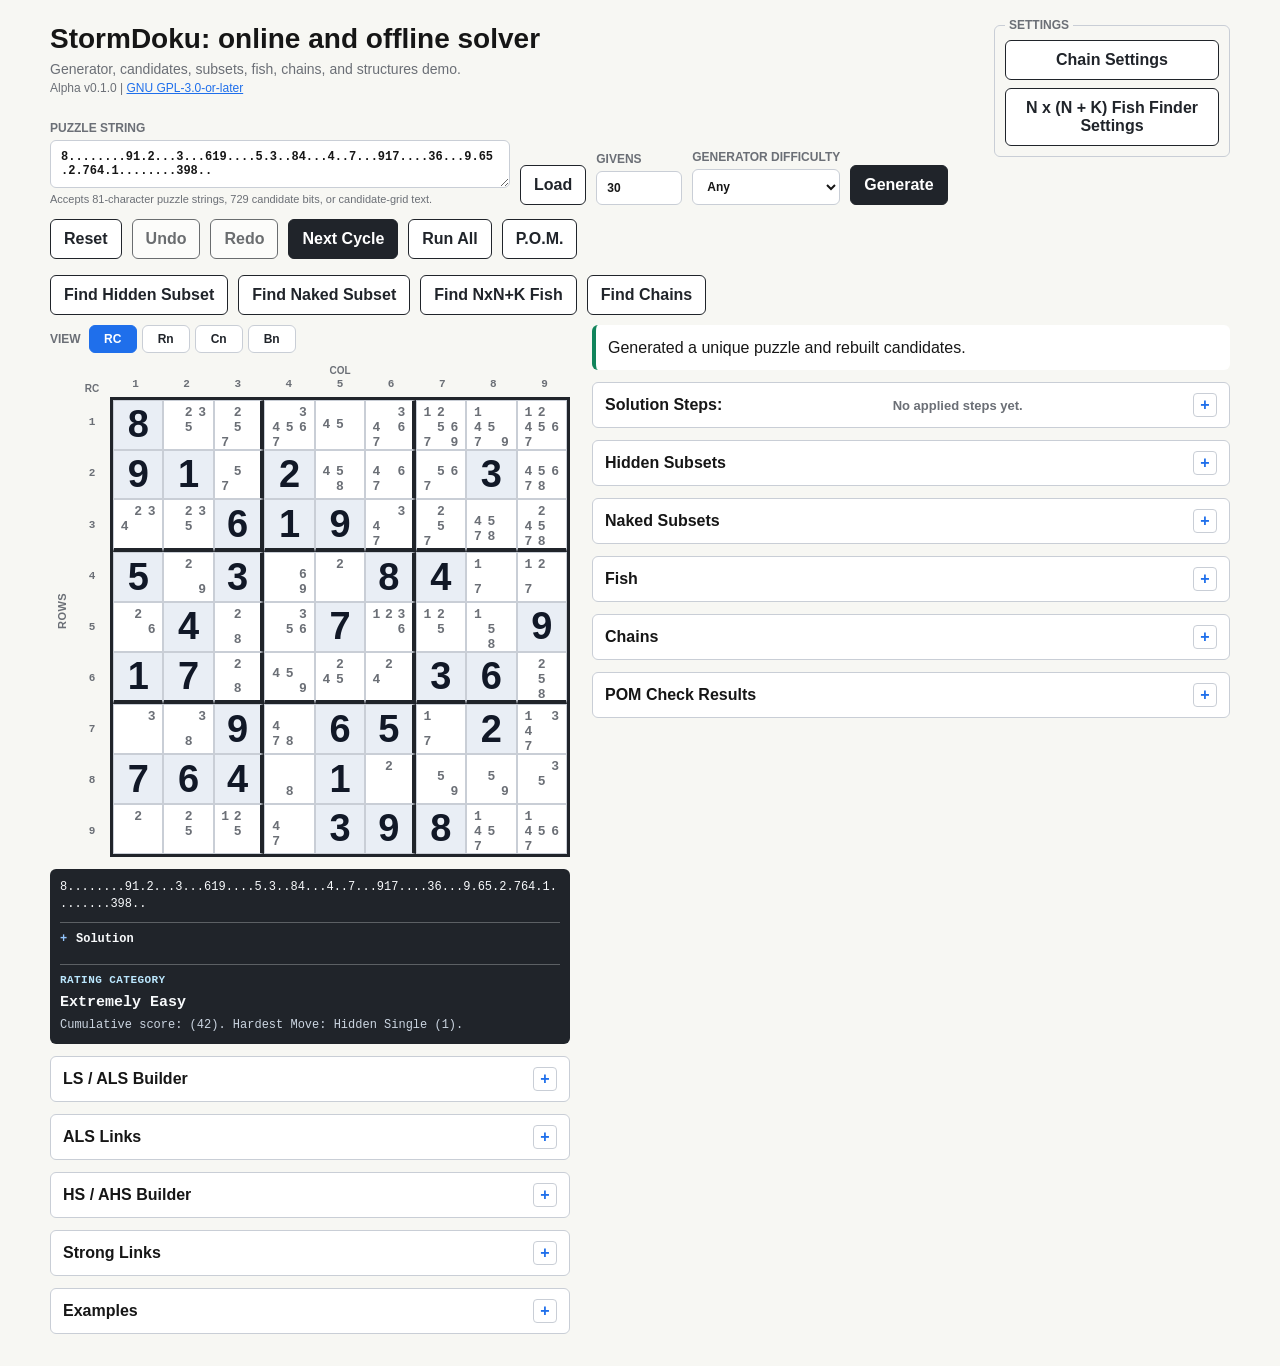
==== commit 15d9ad2f: "lots of bug fixes  - found amissing chain ring elimiantion now documented  - fix graphics for groupe" ====
--- a/index.temp.html
+++ b/index.temp.html
@@ -2046,7 +2046,7 @@
   <script src="./src/subset-report-core.js"></script>
   <script src="./src/mini-sectors-core.js"></script>
   <script src="./src/strong-link-core.js?v=20260912-1"></script>
-    <script src="./src/chain-core.js?v=20260915-6"></script>
+    <script src="./src/chain-core.js?v=20261001-12"></script>
   <script>
     const core = window.StormDoku;
     const boardEl = document.getElementById('board');
@@ -3622,7 +3622,7 @@
       const fullName = String(chain.structureName || 'AIC');
       const isAicAls = /^AIC\s*\+\s*ALS(?:\s*-|$)/i.test(fullName);
       const name = fullName
-        .replace(/^\s*(?:AIC\s*\+\s*ALS|ALS|AHS|ALC)\s*-\s*/i, '')
+        .replace(/^\s*(?:AIC\s*\+\s*ALS|ALS|AHS)\s*-\s*/i, '')
         .trim();
       const ringBonus = chain.isRing ? 0.5 : 0;
       const ringSuffix = chain.isRing ? ' Ring' : '';
@@ -4797,7 +4797,7 @@
     }
 
     function xChainType(chain, eriCount) {
-      const name = String(chain.structureName || '').replace(/^\s*(?:(?:AIC\s*\+\s*)?ALS|AHS|ALC)\s*-\s*/i, '');
+      const name = String(chain.structureName || '').replace(/^\s*(?:(?:AIC\s*\+\s*)?ALS|AHS)\s*-\s*/i, '');
       // X-Wing is filed under the structural Ring folder, but it is not an X-Ring.
       if (/^X-Wing$/i.test(name)) return 'X-Wing';
       if (/^(?:Dual Empty Rectangle|Rec'T Kite|Bridged ERI|Bridged Empty Rectangle|3x ERI)$/i.test(name)) {
@@ -4813,7 +4813,7 @@
 
     function wChainType(chain) {
       const name = String(chain.structureName || '')
-        .replace(/^\s*(?:(?:AIC\s*\+\s*)?ALS|AHS|ALC)\s*-\s*/i, '');
+        .replace(/^\s*(?:(?:AIC\s*\+\s*)?ALS|AHS)\s*-\s*/i, '');
       if (/^W-Wing$/i.test(name)) return 'Wing';
       if (/^W-Ring$/i.test(name)) return 'Ring';
       if (/^Transport$/i.test(name)) return 'Transport';
@@ -4836,14 +4836,14 @@
 
     function strongChainType(chain) {
       const name = String(chain.structureName || '')
-        .replace(/^\s*(?:(?:AIC\s*\+\s*)?ALS|AHS|ALC)\s*-\s*/i, '');
+        .replace(/^\s*(?:(?:AIC\s*\+\s*)?ALS|AHS)\s*-\s*/i, '');
       const match = name.match(/^Strong[- ](Wing|Ring)$/i);
       return match ? match[1][0].toUpperCase() + match[1].slice(1).toLowerCase() : null;
     }
 
     function inversionChainType(chain) {
       const name = String(chain.structureName || '')
-        .replace(/^\s*(?:(?:AIC\s*\+\s*)?ALS|AHS|ALC)\s*-\s*/i, '');
+        .replace(/^\s*(?:(?:AIC\s*\+\s*)?ALS|AHS)\s*-\s*/i, '');
       return /^i[SWMLH](?:\d+)?-(?:Wing|Ring)$/i.test(name) ? name : null;
     }
 
@@ -5127,7 +5127,7 @@
       if (xType) {
         const isEriFamily = xType === 'Empty Rectangle';
         const name = String(chain.structureName || '')
-          .replace(/^\s*(?:ALS|AHS|ALC)\s*-\s*/i, '');
+          .replace(/^\s*(?:ALS|AHS)\s*-\s*/i, '');
         const finnedSashimi = name.match(/^(Finned|Sashimi) X-Wing$/i);
         const eriSubclass = /^(?:Dual Empty Rectangle|Rec'T Kite|Bridged ERI|Bridged Empty Rectangle|3x ERI)$/i.test(name)
           ? name.replace(/^Bridged Empty Rectangle$/i, 'Bridged ERI')
@@ -5429,7 +5429,7 @@
     function chainMoveKeys(chain) {
       const fullName = String(chain?.structureName || '');
       const name = fullName
-        .replace(/^\s*(?:AIC\s*\+\s*ALS|ALS|AHS|ALC)\s*-\s*/i, '')
+        .replace(/^\s*(?:AIC\s*\+\s*ALS|ALS|AHS)\s*-\s*/i, '')
         .trim();
       const keys = new Set();
 
